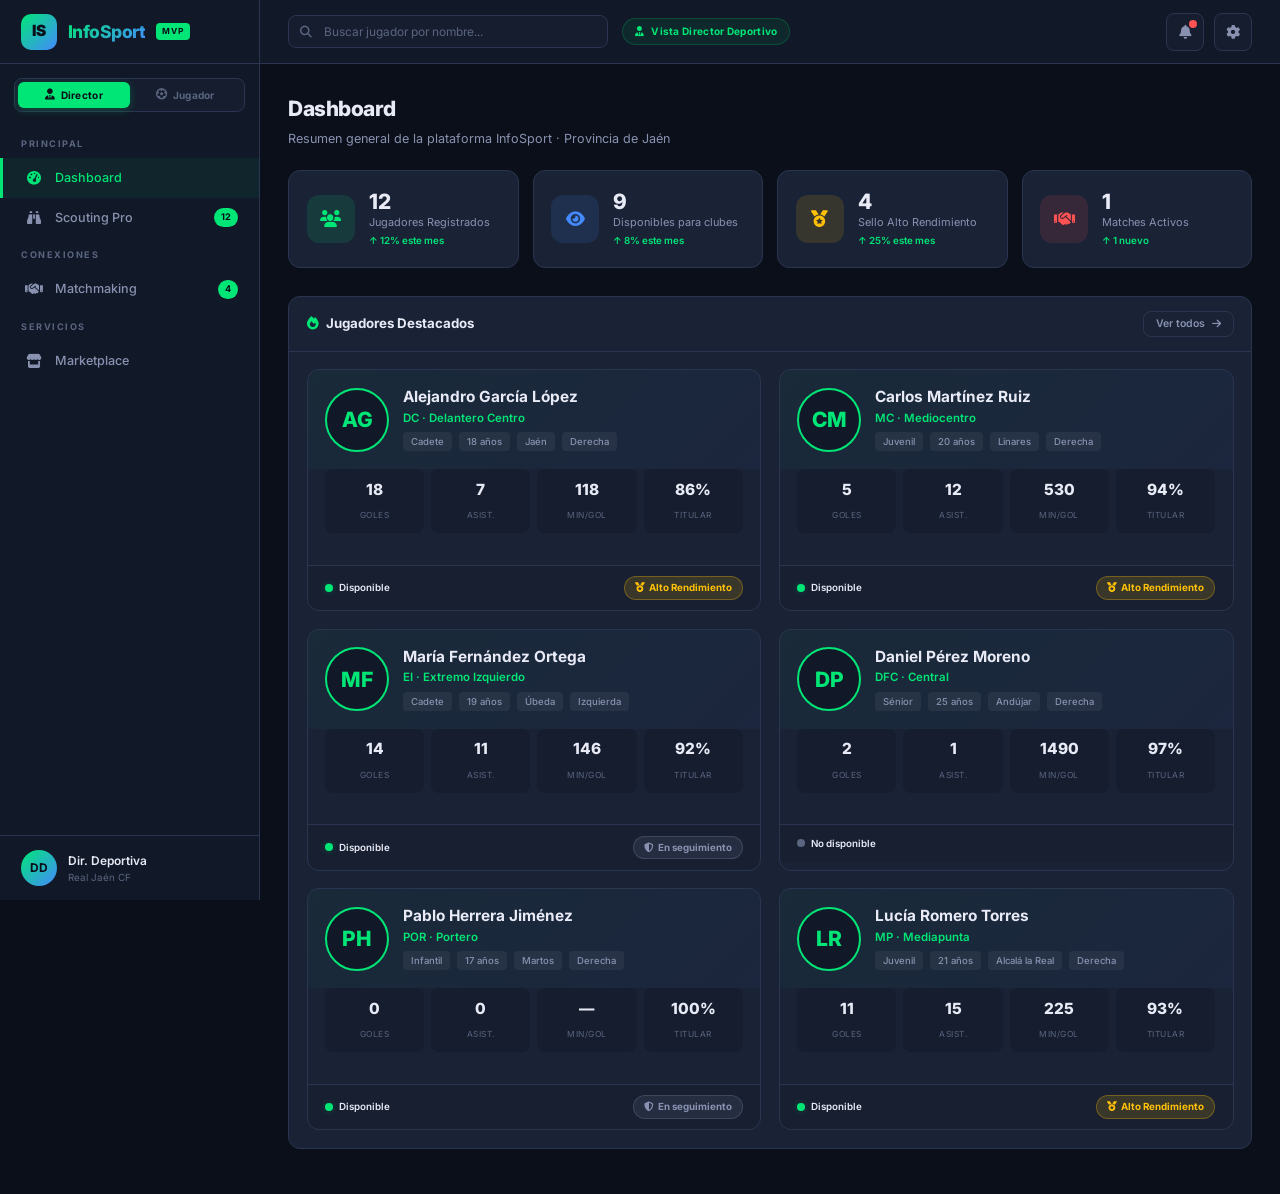
==== index.html @ f13434fb "MVP InfoSport - Scouting de Precision" ====
<!DOCTYPE html>
<html lang="es">
<head>
  <meta charset="UTF-8" />
  <meta name="viewport" content="width=device-width, initial-scale=1.0" />
  <title>InfoSport · Scouting de Precisión</title>
  <meta name="description" content="Plataforma de scouting de precisión y pasaporte digital para el fútbol base y sénior en la provincia de Jaén." />

  <!-- Google Fonts -->
  <link rel="preconnect" href="https://fonts.googleapis.com" />
  <link rel="preconnect" href="https://fonts.gstatic.com" crossorigin />
  <link href="https://fonts.googleapis.com/css2?family=Inter:wght@400;500;600;700;800;900&display=swap" rel="stylesheet" />

  <!-- Font Awesome 6 -->
  <link rel="stylesheet" href="https://cdnjs.cloudflare.com/ajax/libs/font-awesome/6.5.1/css/all.min.css" />

  <!-- App CSS -->
  <link rel="stylesheet" href="css/styles.css" />

  <!-- Favicon -->
  <link rel="icon" href="data:image/svg+xml,<svg xmlns='http://www.w3.org/2000/svg' viewBox='0 0 100 100'><text y='.9em' font-size='90'>⚽</text></svg>" />
</head>
<body>

<div class="app-layout">

  <!-- ============ SIDEBAR ============ -->
  <aside class="sidebar">
    <div class="sidebar-brand">
      <div class="logo-icon">IS</div>
      <h1>InfoSport</h1>
      <span class="badge-mvp">MVP</span>
    </div>

    <!-- Role Switcher -->
    <div class="role-switcher">
      <button class="role-btn active" data-role="director" id="role-btn-director">
        <i class="fa-solid fa-user-tie"></i> Director
      </button>
      <button class="role-btn" data-role="jugador" id="role-btn-jugador">
        <i class="fa-solid fa-futbol"></i> Jugador
      </button>
    </div>

    <nav class="sidebar-nav">
      <!-- === DIRECTOR NAV === -->
      <div class="nav-role-group" id="nav-director">
        <div class="nav-section-label">Principal</div>
        <div class="nav-item active" data-view="dashboard">
          <i class="fa-solid fa-gauge-high"></i>
          <span>Dashboard</span>
        </div>
        <div class="nav-item" data-view="scouting">
          <i class="fa-solid fa-binoculars"></i>
          <span>Scouting Pro</span>
          <span class="nav-badge">12</span>
        </div>

        <div class="nav-section-label">Conexiones</div>
        <div class="nav-item" data-view="matchmaking">
          <i class="fa-solid fa-handshake"></i>
          <span>Matchmaking</span>
          <span class="nav-badge">4</span>
        </div>

        <div class="nav-section-label">Servicios</div>
        <div class="nav-item" data-view="marketplace">
          <i class="fa-solid fa-store"></i>
          <span>Marketplace</span>
        </div>
      </div>

      <!-- === JUGADOR NAV === -->
      <div class="nav-role-group" id="nav-jugador" style="display:none">
        <div class="nav-section-label">Mi Espacio</div>
        <div class="nav-item" data-view="p-miperfil">
          <i class="fa-solid fa-id-card"></i>
          <span>Mi Perfil</span>
        </div>
        <div class="nav-item" data-view="p-estadisticas">
          <i class="fa-solid fa-chart-line"></i>
          <span>Mis Estadísticas</span>
        </div>

        <div class="nav-section-label">Oportunidades</div>
        <div class="nav-item" data-view="p-equipos">
          <i class="fa-solid fa-shield-halved"></i>
          <span>Buscar Equipos</span>
          <span class="nav-badge">15</span>
        </div>
        <div class="nav-item" data-view="p-solicitudes">
          <i class="fa-solid fa-paper-plane"></i>
          <span>Mis Solicitudes</span>
          <span class="nav-badge">1</span>
        </div>

        <div class="nav-section-label">Rendimiento</div>
        <div class="nav-item" data-view="p-servicios">
          <i class="fa-solid fa-star"></i>
          <span>Mis Servicios</span>
        </div>
        <div class="nav-item" data-view="marketplace">
          <i class="fa-solid fa-store"></i>
          <span>Marketplace</span>
        </div>
      </div>
    </nav>

    <div class="sidebar-footer">
      <div class="user-card" id="sidebar-user-card">
        <div class="user-avatar" id="sidebar-avatar">DD</div>
        <div class="user-info">
          <div class="user-name" id="sidebar-user-name">Dir. Deportiva</div>
          <div class="user-role" id="sidebar-user-role">Real Jaén CF</div>
        </div>
      </div>
    </div>
  </aside>

  <!-- ============ MAIN CONTENT ============ -->
  <main class="main-content">

    <!-- Header -->
    <header class="top-header">
      <div class="header-left">
        <button class="hamburger" id="hamburger-btn"><i class="fa-solid fa-bars"></i></button>
        <div class="header-search">
          <i class="fa-solid fa-magnifying-glass"></i>
          <input type="text" id="global-search" placeholder="Buscar jugador por nombre..." />
        </div>
        <div class="header-role-indicator" id="header-role-indicator">
          <i class="fa-solid fa-user-tie"></i> <span>Vista Director Deportivo</span>
        </div>
      </div>
      <div class="header-right">
        <button class="header-btn" title="Notificaciones" onclick="App.showToast('2 nuevas notificaciones (demo)', 'info')">
          <i class="fa-solid fa-bell"></i>
          <span class="notif-dot"></span>
        </button>
        <button class="header-btn" title="Configuración">
          <i class="fa-solid fa-gear"></i>
        </button>
      </div>
    </header>

    <!-- Page Content -->
    <div class="page-content">

      <!-- ========== DASHBOARD VIEW ========== -->
      <section class="view-section active" id="view-dashboard">
        <h2 class="page-title">Dashboard</h2>
        <p class="page-subtitle">Resumen general de la plataforma InfoSport · Provincia de Jaén</p>

        <!-- Stats Row -->
        <div class="stats-row">
          <div class="stat-card">
            <div class="stat-icon green"><i class="fa-solid fa-users"></i></div>
            <div class="stat-info">
              <h3 id="stat-total">0</h3>
              <p>Jugadores Registrados</p>
              <div class="stat-trend up">↑ 12% este mes</div>
            </div>
          </div>
          <div class="stat-card">
            <div class="stat-icon blue"><i class="fa-solid fa-eye"></i></div>
            <div class="stat-info">
              <h3 id="stat-disponibles">0</h3>
              <p>Disponibles para clubes</p>
              <div class="stat-trend up">↑ 8% este mes</div>
            </div>
          </div>
          <div class="stat-card">
            <div class="stat-icon orange"><i class="fa-solid fa-medal"></i></div>
            <div class="stat-info">
              <h3 id="stat-sello">0</h3>
              <p>Sello Alto Rendimiento</p>
              <div class="stat-trend up">↑ 25% este mes</div>
            </div>
          </div>
          <div class="stat-card">
            <div class="stat-icon red"><i class="fa-solid fa-handshake"></i></div>
            <div class="stat-info">
              <h3 id="stat-matches">0</h3>
              <p>Matches Activos</p>
              <div class="stat-trend up">↑ 1 nuevo</div>
            </div>
          </div>
        </div>

        <!-- Recent Players -->
        <div class="section-card">
          <div class="section-card-header">
            <h3><i class="fa-solid fa-fire"></i> Jugadores Destacados</h3>
            <button class="btn btn-sm btn-secondary" onclick="App.showView('scouting')">Ver todos <i class="fa-solid fa-arrow-right"></i></button>
          </div>
          <div class="section-card-body">
            <div class="players-grid" id="dashboard-players-grid"></div>
          </div>
        </div>
      </section>

      <!-- ========== SCOUTING VIEW ========== -->
      <section class="view-section" id="view-scouting">
        <h2 class="page-title">Buscador de Filtros Pro</h2>
        <p class="page-subtitle">El motor de scouting de precisión. Filtra por cualquier atributo técnico-deportivo.</p>

        <!-- Filter Bar -->
        <div class="filter-bar">
          <div class="filter-bar-title"><i class="fa-solid fa-sliders"></i> Filtros Avanzados</div>
          <div class="filter-grid">
            <div class="filter-group">
              <label>Nombre</label>
              <input type="text" id="filter-nombre" placeholder="Buscar..." />
            </div>
            <div class="filter-group">
              <label>Categoría</label>
              <select id="filter-categoria">
                <option value="">Todas</option>
                <option value="Alevín">Alevín</option>
                <option value="Infantil">Infantil</option>
                <option value="Cadete">Cadete</option>
                <option value="Juvenil">Juvenil</option>
                <option value="Sénior">Sénior</option>
              </select>
            </div>
            <div class="filter-group">
              <label>Posición</label>
              <select id="filter-posicion">
                <option value="">Todas</option>
                <option value="Portero">Portero</option>
                <option value="Central">Central</option>
                <option value="Lateral Derecho">Lateral Derecho</option>
                <option value="Lateral Izquierdo">Lateral Izquierdo</option>
                <option value="Mediocentro Defensivo">Mediocentro Defensivo</option>
                <option value="Mediocentro">Mediocentro</option>
                <option value="Interior Derecho">Interior Derecho</option>
                <option value="Interior Izquierdo">Interior Izquierdo</option>
                <option value="Mediapunta">Mediapunta</option>
                <option value="Extremo Derecho">Extremo Derecho</option>
                <option value="Extremo Izquierdo">Extremo Izquierdo</option>
                <option value="Delantero Centro">Delantero Centro</option>
                <option value="Segundo Delantero">Segundo Delantero</option>
              </select>
            </div>
            <div class="filter-group">
              <label>Localidad</label>
              <select id="filter-localidad">
                <option value="">Todas</option>
                <option value="Jaén">Jaén</option>
                <option value="Linares">Linares</option>
                <option value="Úbeda">Úbeda</option>
                <option value="Andújar">Andújar</option>
                <option value="Martos">Martos</option>
                <option value="Alcalá la Real">Alcalá la Real</option>
                <option value="Bailén">Bailén</option>
                <option value="Torredonjimeno">Torredonjimeno</option>
                <option value="La Carolina">La Carolina</option>
                <option value="Mancha Real">Mancha Real</option>
                <option value="Jódar">Jódar</option>
                <option value="Baeza">Baeza</option>
                <option value="Cazorla">Cazorla</option>
              </select>
            </div>
            <div class="filter-group">
              <label>Pierna</label>
              <select id="filter-pierna">
                <option value="">Todas</option>
                <option value="Derecha">Derecha</option>
                <option value="Izquierda">Izquierda</option>
                <option value="Ambidiestro">Ambidiestro</option>
              </select>
            </div>
            <div class="filter-group">
              <label>Sello</label>
              <select id="filter-sello">
                <option value="">Todos</option>
                <option value="gold">Alto Rendimiento</option>
                <option value="silver">En seguimiento</option>
                <option value="none">Sin sello</option>
              </select>
            </div>
            <div class="filter-group">
              <label>Goles mínimos</label>
              <input type="number" id="filter-goles-min" placeholder="0" min="0" />
            </div>
            <div class="filter-group">
              <label>Edad mínima</label>
              <input type="number" id="filter-edad-min" placeholder="12" min="8" max="40" />
            </div>
            <div class="filter-group">
              <label>Edad máxima</label>
              <input type="number" id="filter-edad-max" placeholder="35" min="8" max="40" />
            </div>
            <div class="filter-group" style="display:flex;align-items:flex-end;gap:0.5rem;padding-bottom:0.15rem;">
              <label class="toggle-switch">
                <input type="checkbox" id="filter-disponible" />
                <span class="toggle-slider"></span>
                <span class="toggle-label">Solo disponibles</span>
              </label>
            </div>
          </div>
          <div class="filter-actions">
            <button class="btn btn-primary" id="btn-filter-search"><i class="fa-solid fa-magnifying-glass"></i> Buscar</button>
            <button class="btn btn-secondary" id="btn-filter-reset"><i class="fa-solid fa-rotate-left"></i> Limpiar</button>
          </div>
        </div>

        <!-- Results -->
        <div class="results-info">
          <div class="results-count" id="results-count">Se encontraron <strong>0</strong> jugadores</div>
        </div>
        <div class="players-grid" id="scouting-players-grid"></div>
      </section>

      <!-- ========== PROFILE VIEW ========== -->
      <section class="view-section" id="view-profile">
        <!-- Rendered dynamically by JS -->
      </section>

      <!-- ========== PLAYER: MI PERFIL ========== -->
      <section class="view-section" id="view-p-miperfil">
        <!-- Rendered dynamically by JS -->
      </section>

      <!-- ========== PLAYER: MIS ESTADÍSTICAS ========== -->
      <section class="view-section" id="view-p-estadisticas">
        <!-- Rendered dynamically by JS -->
      </section>

      <!-- ========== PLAYER: BUSCAR EQUIPOS ========== -->
      <section class="view-section" id="view-p-equipos">
        <!-- Rendered dynamically by JS -->
      </section>

      <!-- ========== PLAYER: MIS SOLICITUDES ========== -->
      <section class="view-section" id="view-p-solicitudes">
        <!-- Rendered dynamically by JS -->
      </section>

      <!-- ========== PLAYER: MIS SERVICIOS ========== -->
      <section class="view-section" id="view-p-servicios">
        <!-- Rendered dynamically by JS -->
      </section>

      <!-- ========== MATCHMAKING VIEW ========== -->
      <section class="view-section" id="view-matchmaking">
        <h2 class="page-title">Zona de Contacto</h2>
        <p class="page-subtitle">Matchmaking entre jugadores y clubes. Gestiona solicitudes y chats privados.</p>

        <div class="stats-row" style="margin-bottom:1.5rem;">
          <div class="stat-card">
            <div class="stat-icon green"><i class="fa-solid fa-check-circle"></i></div>
            <div class="stat-info">
              <h3>1</h3>
              <p>Matches confirmados</p>
            </div>
          </div>
          <div class="stat-card">
            <div class="stat-icon orange"><i class="fa-solid fa-clock"></i></div>
            <div class="stat-info">
              <h3>2</h3>
              <p>Solicitudes pendientes</p>
            </div>
          </div>
          <div class="stat-card">
            <div class="stat-icon red"><i class="fa-solid fa-times-circle"></i></div>
            <div class="stat-info">
              <h3>1</h3>
              <p>Rechazados</p>
            </div>
          </div>
        </div>

        <div class="matchmaking-grid" id="matchmaking-grid-view"></div>
      </section>

      <!-- ========== MARKETPLACE VIEW ========== -->
      <section class="view-section" id="view-marketplace">
        <h2 class="page-title">Directorio de Servicios InfoSport</h2>
        <p class="page-subtitle">Servicios técnico-deportivos de partners certificados. Contrátalos para desbloquear el Sello de Alto Rendimiento.</p>

        <div class="stats-row" style="margin-bottom:1.5rem;">
          <div class="stat-card">
            <div class="stat-icon green"><i class="fa-solid fa-store"></i></div>
            <div class="stat-info">
              <h3>6</h3>
              <p>Servicios disponibles</p>
            </div>
          </div>
          <div class="stat-card">
            <div class="stat-icon blue"><i class="fa-solid fa-handshake-angle"></i></div>
            <div class="stat-info">
              <h3>6</h3>
              <p>Partners certificados</p>
            </div>
          </div>
          <div class="stat-card">
            <div class="stat-icon orange"><i class="fa-solid fa-lock-open"></i></div>
            <div class="stat-info">
              <h3>3</h3>
              <p>Desbloquean Sello</p>
            </div>
          </div>
        </div>

        <div class="marketplace-grid" id="marketplace-grid"></div>
      </section>

    </div><!-- .page-content -->
  </main>
</div><!-- .app-layout -->

<!-- Toast Container -->
<div class="toast-container" id="toast-container"></div>

<!-- Modal Overlay (Generic) -->
<div class="modal-overlay" id="modal-overlay">
  <div class="modal-box">
    <div class="modal-header">
      <h3 id="modal-title">Modal</h3>
      <button class="modal-close" onclick="document.getElementById('modal-overlay').classList.remove('active')">&times;</button>
    </div>
    <div class="modal-body" id="modal-body"></div>
    <div class="modal-footer">
      <button class="btn btn-secondary" onclick="document.getElementById('modal-overlay').classList.remove('active')">Cerrar</button>
    </div>
  </div>
</div>

<!-- Scripts -->
<script src="js/data.js"></script>
<script src="js/app.js"></script>

</body>
</html>
---- css/styles.css ----
/* ============================================
   InfoSport – Scouting de Precisión
   Dashboard Theme – Dark Professional
   ============================================ */

/* ---------- CSS Variables ---------- */
:root {
  --bg-primary: #0b0f19;
  --bg-secondary: #111827;
  --bg-card: #1a2236;
  --bg-card-hover: #1f2a42;
  --bg-input: #151d2e;
  --border-color: #2a3550;
  --accent: #00e676;
  --accent-dark: #00c853;
  --accent-glow: rgba(0, 230, 118, 0.25);
  --accent-secondary: #448aff;
  --accent-secondary-glow: rgba(68, 138, 255, 0.25);
  --danger: #ff5252;
  --warning: #ffc107;
  --success: #00e676;
  --text-primary: #e8eaf6;
  --text-secondary: #8892b0;
  --text-muted: #5a6580;
  --sidebar-width: 260px;
  --header-height: 64px;
  --radius: 12px;
  --radius-sm: 8px;
  --shadow: 0 4px 24px rgba(0, 0, 0, 0.35);
  --shadow-lg: 0 8px 40px rgba(0, 0, 0, 0.5);
  --transition: 0.25s cubic-bezier(0.4, 0, 0.2, 1);
  --font: 'Inter', 'Segoe UI', system-ui, -apple-system, sans-serif;
}

/* ---------- Reset & Base ---------- */
*,
*::before,
*::after {
  margin: 0;
  padding: 0;
  box-sizing: border-box;
}

html {
  font-size: 14px;
  scroll-behavior: smooth;
}

body {
  font-family: var(--font);
  background: var(--bg-primary);
  color: var(--text-primary);
  line-height: 1.6;
  min-height: 100vh;
  overflow-x: hidden;
}

a {
  color: var(--accent);
  text-decoration: none;
  transition: var(--transition);
}
a:hover {
  color: var(--accent-dark);
}

img {
  max-width: 100%;
  display: block;
}

button {
  cursor: pointer;
  font-family: var(--font);
  border: none;
  outline: none;
}

input, select, textarea {
  font-family: var(--font);
  outline: none;
  border: none;
}

::-webkit-scrollbar {
  width: 6px;
  height: 6px;
}
::-webkit-scrollbar-track {
  background: var(--bg-primary);
}
::-webkit-scrollbar-thumb {
  background: var(--border-color);
  border-radius: 3px;
}
::-webkit-scrollbar-thumb:hover {
  background: var(--text-muted);
}

/* ---------- Layout ---------- */
.app-layout {
  display: flex;
  min-height: 100vh;
}

/* ---------- Sidebar ---------- */
.sidebar {
  position: fixed;
  top: 0;
  left: 0;
  width: var(--sidebar-width);
  height: 100vh;
  background: var(--bg-secondary);
  border-right: 1px solid var(--border-color);
  display: flex;
  flex-direction: column;
  z-index: 100;
  transition: transform var(--transition);
}

.sidebar-brand {
  height: var(--header-height);
  display: flex;
  align-items: center;
  padding: 0 1.5rem;
  border-bottom: 1px solid var(--border-color);
  gap: 0.75rem;
}

.sidebar-brand .logo-icon {
  width: 36px;
  height: 36px;
  background: linear-gradient(135deg, var(--accent), var(--accent-secondary));
  border-radius: 10px;
  display: flex;
  align-items: center;
  justify-content: center;
  font-size: 1.1rem;
  font-weight: 900;
  color: var(--bg-primary);
  flex-shrink: 0;
}

.sidebar-brand h1 {
  font-size: 1.25rem;
  font-weight: 800;
  letter-spacing: -0.5px;
  background: linear-gradient(135deg, var(--accent), var(--accent-secondary));
  -webkit-background-clip: text;
  -webkit-text-fill-color: transparent;
  background-clip: text;
}

.sidebar-brand .badge-mvp {
  font-size: 0.6rem;
  background: var(--accent);
  color: var(--bg-primary);
  padding: 2px 6px;
  border-radius: 4px;
  font-weight: 700;
  letter-spacing: 1px;
}

.sidebar-nav {
  flex: 1;
  padding: 1rem 0;
  overflow-y: auto;
}

.nav-section-label {
  padding: 0.75rem 1.5rem 0.5rem;
  font-size: 0.65rem;
  font-weight: 700;
  text-transform: uppercase;
  letter-spacing: 1.5px;
  color: var(--text-muted);
}

.nav-item {
  display: flex;
  align-items: center;
  gap: 0.75rem;
  padding: 0.7rem 1.5rem;
  color: var(--text-secondary);
  font-size: 0.9rem;
  font-weight: 500;
  cursor: pointer;
  transition: var(--transition);
  position: relative;
  border-left: 3px solid transparent;
}

.nav-item:hover {
  color: var(--text-primary);
  background: rgba(255, 255, 255, 0.03);
}

.nav-item.active {
  color: var(--accent);
  background: rgba(0, 230, 118, 0.06);
  border-left-color: var(--accent);
}

.nav-item i {
  width: 20px;
  text-align: center;
  font-size: 1rem;
}

.nav-item .nav-badge {
  margin-left: auto;
  background: var(--accent);
  color: var(--bg-primary);
  font-size: 0.65rem;
  font-weight: 700;
  padding: 2px 7px;
  border-radius: 10px;
}

.sidebar-footer {
  padding: 1rem 1.5rem;
  border-top: 1px solid var(--border-color);
}

.sidebar-footer .user-card {
  display: flex;
  align-items: center;
  gap: 0.75rem;
}

.sidebar-footer .user-avatar {
  width: 36px;
  height: 36px;
  border-radius: 50%;
  background: linear-gradient(135deg, var(--accent), var(--accent-secondary));
  display: flex;
  align-items: center;
  justify-content: center;
  font-weight: 700;
  font-size: 0.85rem;
  color: var(--bg-primary);
}

.sidebar-footer .user-info {
  flex: 1;
  min-width: 0;
}

.sidebar-footer .user-name {
  font-size: 0.85rem;
  font-weight: 600;
  color: var(--text-primary);
  white-space: nowrap;
  overflow: hidden;
  text-overflow: ellipsis;
}

.sidebar-footer .user-role {
  font-size: 0.7rem;
  color: var(--text-muted);
}

/* ---------- Main Content ---------- */
.main-content {
  margin-left: var(--sidebar-width);
  flex: 1;
  min-height: 100vh;
  display: flex;
  flex-direction: column;
}

/* ---------- Header ---------- */
.top-header {
  height: var(--header-height);
  background: var(--bg-secondary);
  border-bottom: 1px solid var(--border-color);
  display: flex;
  align-items: center;
  justify-content: space-between;
  padding: 0 2rem;
  position: sticky;
  top: 0;
  z-index: 50;
}

.header-left {
  display: flex;
  align-items: center;
  gap: 1rem;
}

.hamburger {
  display: none;
  background: none;
  color: var(--text-secondary);
  font-size: 1.25rem;
  padding: 0.25rem;
}

.header-search {
  position: relative;
}

.header-search input {
  width: 320px;
  padding: 0.55rem 1rem 0.55rem 2.5rem;
  background: var(--bg-input);
  border: 1px solid var(--border-color);
  border-radius: var(--radius-sm);
  color: var(--text-primary);
  font-size: 0.85rem;
  transition: var(--transition);
}

.header-search input::placeholder {
  color: var(--text-muted);
}

.header-search input:focus {
  border-color: var(--accent);
  box-shadow: 0 0 0 3px var(--accent-glow);
}

.header-search i {
  position: absolute;
  left: 0.85rem;
  top: 50%;
  transform: translateY(-50%);
  color: var(--text-muted);
  font-size: 0.85rem;
}

.header-right {
  display: flex;
  align-items: center;
  gap: 0.75rem;
}

.header-btn {
  width: 38px;
  height: 38px;
  border-radius: var(--radius-sm);
  background: var(--bg-input);
  border: 1px solid var(--border-color);
  color: var(--text-secondary);
  display: flex;
  align-items: center;
  justify-content: center;
  font-size: 1rem;
  transition: var(--transition);
  position: relative;
}

.header-btn:hover {
  border-color: var(--accent);
  color: var(--accent);
}

.header-btn .notif-dot {
  position: absolute;
  width: 8px;
  height: 8px;
  background: var(--danger);
  border-radius: 50%;
  top: 6px;
  right: 6px;
}

/* ---------- Page Content ---------- */
.page-content {
  flex: 1;
  padding: 2rem;
}

.page-title {
  font-size: 1.5rem;
  font-weight: 800;
  margin-bottom: 0.25rem;
  letter-spacing: -0.5px;
}

.page-subtitle {
  color: var(--text-secondary);
  font-size: 0.9rem;
  margin-bottom: 1.5rem;
}

/* ---------- View Sections ---------- */
.view-section {
  display: none;
}
.view-section.active {
  display: block;
}

/* ---------- Stats Row ---------- */
.stats-row {
  display: grid;
  grid-template-columns: repeat(auto-fit, minmax(220px, 1fr));
  gap: 1rem;
  margin-bottom: 2rem;
}

.stat-card {
  background: var(--bg-card);
  border: 1px solid var(--border-color);
  border-radius: var(--radius);
  padding: 1.25rem;
  display: flex;
  align-items: center;
  gap: 1rem;
  transition: var(--transition);
}

.stat-card:hover {
  border-color: var(--accent);
  transform: translateY(-2px);
  box-shadow: var(--shadow);
}

.stat-icon {
  width: 48px;
  height: 48px;
  border-radius: 12px;
  display: flex;
  align-items: center;
  justify-content: center;
  font-size: 1.2rem;
  flex-shrink: 0;
}

.stat-icon.green {
  background: rgba(0, 230, 118, 0.12);
  color: var(--accent);
}
.stat-icon.blue {
  background: rgba(68, 138, 255, 0.12);
  color: var(--accent-secondary);
}
.stat-icon.orange {
  background: rgba(255, 193, 7, 0.12);
  color: var(--warning);
}
.stat-icon.red {
  background: rgba(255, 82, 82, 0.12);
  color: var(--danger);
}

.stat-info h3 {
  font-size: 1.5rem;
  font-weight: 800;
  line-height: 1.2;
}

.stat-info p {
  font-size: 0.78rem;
  color: var(--text-secondary);
}

.stat-info .stat-trend {
  font-size: 0.7rem;
  font-weight: 600;
  margin-top: 0.15rem;
}
.stat-trend.up {
  color: var(--accent);
}
.stat-trend.down {
  color: var(--danger);
}

/* ---------- Filter Bar ---------- */
.filter-bar {
  background: var(--bg-card);
  border: 1px solid var(--border-color);
  border-radius: var(--radius);
  padding: 1.25rem;
  margin-bottom: 1.5rem;
}

.filter-bar-title {
  font-size: 0.75rem;
  font-weight: 700;
  text-transform: uppercase;
  letter-spacing: 1px;
  color: var(--text-muted);
  margin-bottom: 1rem;
  display: flex;
  align-items: center;
  gap: 0.5rem;
}

.filter-bar-title i {
  color: var(--accent);
}

.filter-grid {
  display: grid;
  grid-template-columns: repeat(auto-fill, minmax(180px, 1fr));
  gap: 0.75rem;
}

.filter-group label {
  display: block;
  font-size: 0.7rem;
  font-weight: 600;
  color: var(--text-secondary);
  margin-bottom: 0.3rem;
  text-transform: uppercase;
  letter-spacing: 0.5px;
}

.filter-group select,
.filter-group input {
  width: 100%;
  padding: 0.5rem 0.75rem;
  background: var(--bg-input);
  border: 1px solid var(--border-color);
  border-radius: var(--radius-sm);
  color: var(--text-primary);
  font-size: 0.82rem;
  transition: var(--transition);
}

.filter-group select:focus,
.filter-group input:focus {
  border-color: var(--accent);
  box-shadow: 0 0 0 3px var(--accent-glow);
}

.filter-group select option {
  background: var(--bg-secondary);
}

.filter-actions {
  display: flex;
  gap: 0.75rem;
  margin-top: 1rem;
}

/* ---------- Buttons ---------- */
.btn {
  display: inline-flex;
  align-items: center;
  gap: 0.5rem;
  padding: 0.6rem 1.25rem;
  border-radius: var(--radius-sm);
  font-size: 0.82rem;
  font-weight: 600;
  transition: var(--transition);
  border: 1px solid transparent;
}

.btn-primary {
  background: var(--accent);
  color: var(--bg-primary);
}
.btn-primary:hover {
  background: var(--accent-dark);
  box-shadow: 0 0 20px var(--accent-glow);
}

.btn-secondary {
  background: transparent;
  border-color: var(--border-color);
  color: var(--text-secondary);
}
.btn-secondary:hover {
  border-color: var(--text-secondary);
  color: var(--text-primary);
}

.btn-outline-accent {
  background: transparent;
  border: 1px solid var(--accent);
  color: var(--accent);
}
.btn-outline-accent:hover {
  background: var(--accent);
  color: var(--bg-primary);
}

.btn-blue {
  background: var(--accent-secondary);
  color: #fff;
}
.btn-blue:hover {
  box-shadow: 0 0 20px var(--accent-secondary-glow);
}

.btn-danger {
  background: var(--danger);
  color: #fff;
}

.btn-sm {
  padding: 0.4rem 0.85rem;
  font-size: 0.75rem;
}

.btn-lg {
  padding: 0.75rem 1.75rem;
  font-size: 0.95rem;
}

/* ---------- Player Card Grid ---------- */
.players-grid {
  display: grid;
  grid-template-columns: repeat(auto-fill, minmax(320px, 1fr));
  gap: 1.25rem;
}

.player-card {
  background: var(--bg-card);
  border: 1px solid var(--border-color);
  border-radius: var(--radius);
  overflow: hidden;
  transition: var(--transition);
  cursor: pointer;
  position: relative;
}

.player-card:hover {
  border-color: var(--accent);
  transform: translateY(-3px);
  box-shadow: var(--shadow-lg);
}

.player-card-header {
  display: flex;
  align-items: center;
  gap: 1rem;
  padding: 1.25rem;
  background: linear-gradient(135deg, rgba(0, 230, 118, 0.04), rgba(68, 138, 255, 0.04));
}

.player-avatar {
  width: 64px;
  height: 64px;
  border-radius: 50%;
  border: 2px solid var(--accent);
  object-fit: cover;
  background: var(--bg-secondary);
  display: flex;
  align-items: center;
  justify-content: center;
  font-size: 1.5rem;
  font-weight: 800;
  color: var(--accent);
  flex-shrink: 0;
  overflow: hidden;
}

.player-avatar img {
  width: 100%;
  height: 100%;
  object-fit: cover;
}

.player-main-info {
  flex: 1;
  min-width: 0;
}

.player-name {
  font-size: 1.1rem;
  font-weight: 700;
  line-height: 1.2;
  margin-bottom: 0.15rem;
}

.player-position {
  font-size: 0.82rem;
  color: var(--accent);
  font-weight: 600;
}

.player-meta-row {
  display: flex;
  gap: 0.5rem;
  margin-top: 0.35rem;
  flex-wrap: wrap;
}

.meta-tag {
  font-size: 0.68rem;
  padding: 2px 8px;
  border-radius: 4px;
  background: rgba(255, 255, 255, 0.05);
  color: var(--text-secondary);
  font-weight: 500;
}

.player-card-body {
  padding: 0 1.25rem 1.25rem;
}

.player-stats-mini {
  display: grid;
  grid-template-columns: repeat(4, 1fr);
  gap: 0.5rem;
  margin-bottom: 1rem;
}

.mini-stat {
  text-align: center;
  padding: 0.6rem 0.25rem;
  background: var(--bg-input);
  border-radius: var(--radius-sm);
}

.mini-stat .val {
  font-size: 1.1rem;
  font-weight: 800;
  color: var(--text-primary);
  display: block;
}

.mini-stat .lbl {
  font-size: 0.6rem;
  color: var(--text-muted);
  text-transform: uppercase;
  letter-spacing: 0.5px;
}

.player-card-footer {
  display: flex;
  align-items: center;
  justify-content: space-between;
  padding: 0.75rem 1.25rem;
  border-top: 1px solid var(--border-color);
  background: rgba(0, 0, 0, 0.1);
}

.availability-badge {
  font-size: 0.7rem;
  font-weight: 600;
  display: flex;
  align-items: center;
  gap: 0.4rem;
}

.availability-badge .dot {
  width: 8px;
  height: 8px;
  border-radius: 50%;
}

.availability-badge .dot.available {
  background: var(--accent);
  box-shadow: 0 0 6px var(--accent-glow);
}

.availability-badge .dot.unavailable {
  background: var(--text-muted);
}

.sello-badge {
  display: flex;
  align-items: center;
  gap: 0.3rem;
  font-size: 0.7rem;
  font-weight: 700;
  padding: 3px 10px;
  border-radius: 20px;
}

.sello-badge.gold {
  background: rgba(255, 193, 7, 0.15);
  color: var(--warning);
  border: 1px solid rgba(255, 193, 7, 0.3);
}

.sello-badge.silver {
  background: rgba(136, 146, 176, 0.12);
  color: var(--text-secondary);
  border: 1px solid rgba(136, 146, 176, 0.25);
}

.sello-badge.none {
  display: none;
}

/* ---------- Player Profile (Detailed View) ---------- */
.profile-hero {
  background: var(--bg-card);
  border: 1px solid var(--border-color);
  border-radius: var(--radius);
  overflow: hidden;
  margin-bottom: 1.5rem;
}

.profile-hero-top {
  padding: 2rem;
  background: linear-gradient(135deg, rgba(0, 230, 118, 0.06), rgba(68, 138, 255, 0.06));
  display: flex;
  gap: 2rem;
  align-items: flex-start;
  flex-wrap: wrap;
}

.profile-avatar-lg {
  width: 120px;
  height: 120px;
  border-radius: 50%;
  border: 3px solid var(--accent);
  background: var(--bg-secondary);
  display: flex;
  align-items: center;
  justify-content: center;
  font-size: 3rem;
  font-weight: 800;
  color: var(--accent);
  flex-shrink: 0;
  overflow: hidden;
}

.profile-avatar-lg img {
  width: 100%;
  height: 100%;
  object-fit: cover;
}

.profile-info-block {
  flex: 1;
  min-width: 280px;
}

.profile-name {
  font-size: 2rem;
  font-weight: 900;
  letter-spacing: -1px;
  line-height: 1.1;
}

.profile-position-main {
  font-size: 1.1rem;
  color: var(--accent);
  font-weight: 700;
  margin: 0.25rem 0 0.75rem;
}

.profile-details-grid {
  display: grid;
  grid-template-columns: repeat(auto-fill, minmax(150px, 1fr));
  gap: 0.75rem;
}

.detail-item {
  display: flex;
  flex-direction: column;
}

.detail-item .detail-label {
  font-size: 0.65rem;
  text-transform: uppercase;
  letter-spacing: 1px;
  color: var(--text-muted);
  font-weight: 600;
}

.detail-item .detail-value {
  font-size: 0.95rem;
  font-weight: 600;
  color: var(--text-primary);
}

.profile-actions {
  display: flex;
  flex-direction: column;
  gap: 0.5rem;
  align-items: flex-end;
}

/* ---------- Toggle Switch ---------- */
.toggle-switch {
  position: relative;
  display: flex;
  align-items: center;
  gap: 0.6rem;
  cursor: pointer;
}

.toggle-switch input {
  display: none;
}

.toggle-slider {
  width: 44px;
  height: 24px;
  background: var(--border-color);
  border-radius: 12px;
  position: relative;
  transition: var(--transition);
}

.toggle-slider::before {
  content: '';
  position: absolute;
  width: 18px;
  height: 18px;
  background: var(--text-secondary);
  border-radius: 50%;
  top: 3px;
  left: 3px;
  transition: var(--transition);
}

.toggle-switch input:checked + .toggle-slider {
  background: var(--accent);
}

.toggle-switch input:checked + .toggle-slider::before {
  transform: translateX(20px);
  background: var(--bg-primary);
}

.toggle-label {
  font-size: 0.78rem;
  font-weight: 600;
  color: var(--text-secondary);
}

/* ---------- Section Cards ---------- */
.section-card {
  background: var(--bg-card);
  border: 1px solid var(--border-color);
  border-radius: var(--radius);
  margin-bottom: 1.25rem;
  overflow: hidden;
}

.section-card-header {
  padding: 1rem 1.25rem;
  border-bottom: 1px solid var(--border-color);
  display: flex;
  align-items: center;
  justify-content: space-between;
}

.section-card-header h3 {
  font-size: 0.95rem;
  font-weight: 700;
  display: flex;
  align-items: center;
  gap: 0.5rem;
}

.section-card-header h3 i {
  color: var(--accent);
}

.section-card-body {
  padding: 1.25rem;
}

/* ---------- Stats Grid (Profile) ---------- */
.profile-stats-grid {
  display: grid;
  grid-template-columns: repeat(auto-fill, minmax(130px, 1fr));
  gap: 0.75rem;
}

.profile-stat-item {
  background: var(--bg-input);
  border-radius: var(--radius-sm);
  padding: 1rem;
  text-align: center;
  border: 1px solid transparent;
  transition: var(--transition);
}

.profile-stat-item:hover {
  border-color: var(--accent);
}

.profile-stat-item .stat-val {
  font-size: 1.5rem;
  font-weight: 900;
  color: var(--accent);
  line-height: 1;
}

.profile-stat-item .stat-label {
  font-size: 0.68rem;
  color: var(--text-muted);
  text-transform: uppercase;
  letter-spacing: 0.5px;
  margin-top: 0.25rem;
}

/* ---------- Semáforo de Salud ---------- */
.health-semaphore {
  display: flex;
  gap: 1rem;
  flex-wrap: wrap;
}

.semaphore-item {
  flex: 1;
  min-width: 200px;
  background: var(--bg-input);
  border-radius: var(--radius-sm);
  padding: 1rem;
  display: flex;
  align-items: center;
  gap: 0.75rem;
  border-left: 3px solid transparent;
}

.semaphore-item.active {
  border-left-color: var(--accent);
}
.semaphore-item.inactive {
  border-left-color: var(--text-muted);
  opacity: 0.6;
}

.semaphore-icon {
  width: 40px;
  height: 40px;
  border-radius: 50%;
  display: flex;
  align-items: center;
  justify-content: center;
  font-size: 1rem;
  flex-shrink: 0;
}

.semaphore-icon.green {
  background: rgba(0, 230, 118, 0.15);
  color: var(--accent);
}
.semaphore-icon.orange {
  background: rgba(255, 193, 7, 0.15);
  color: var(--warning);
}
.semaphore-icon.gray {
  background: rgba(136, 146, 176, 0.1);
  color: var(--text-muted);
}

.semaphore-info h4 {
  font-size: 0.82rem;
  font-weight: 700;
}

.semaphore-info p {
  font-size: 0.72rem;
  color: var(--text-secondary);
}

/* ---------- Muro del Entrenador ---------- */
.coach-quote {
  background: var(--bg-input);
  border-radius: var(--radius-sm);
  padding: 1rem;
  margin-bottom: 0.75rem;
  border-left: 3px solid var(--accent-secondary);
  position: relative;
}

.coach-quote::before {
  content: '\201C';
  font-size: 2.5rem;
  color: var(--accent-secondary);
  position: absolute;
  top: -0.3rem;
  left: 0.6rem;
  opacity: 0.3;
  font-family: Georgia, serif;
  line-height: 1;
}

.coach-quote p {
  font-size: 0.88rem;
  font-style: italic;
  color: var(--text-primary);
  padding-left: 1.5rem;
  line-height: 1.5;
}

.coach-quote .coach-name {
  margin-top: 0.5rem;
  padding-left: 1.5rem;
  font-size: 0.75rem;
  font-weight: 600;
  color: var(--accent-secondary);
  font-style: normal;
}

/* ---------- Team History ---------- */
.team-history-list {
  display: flex;
  flex-direction: column;
  gap: 0.5rem;
}

.team-history-item {
  display: flex;
  align-items: center;
  gap: 0.75rem;
  padding: 0.6rem 0.75rem;
  background: var(--bg-input);
  border-radius: var(--radius-sm);
}

.team-history-item .team-badge {
  width: 32px;
  height: 32px;
  border-radius: 8px;
  background: rgba(68, 138, 255, 0.15);
  display: flex;
  align-items: center;
  justify-content: center;
  color: var(--accent-secondary);
  font-size: 0.85rem;
  flex-shrink: 0;
}

.team-history-item .team-name {
  font-size: 0.85rem;
  font-weight: 600;
  flex: 1;
}

.team-history-item .team-years {
  font-size: 0.72rem;
  color: var(--text-muted);
}

/* ---------- Multimedia Gallery ---------- */
.media-gallery {
  display: grid;
  grid-template-columns: repeat(auto-fill, minmax(160px, 1fr));
  gap: 0.75rem;
}

.media-thumb {
  aspect-ratio: 16/9;
  background: var(--bg-input);
  border-radius: var(--radius-sm);
  display: flex;
  align-items: center;
  justify-content: center;
  cursor: pointer;
  transition: var(--transition);
  position: relative;
  overflow: hidden;
  border: 1px solid var(--border-color);
}

.media-thumb:hover {
  border-color: var(--accent);
  transform: scale(1.03);
}

.media-thumb i {
  font-size: 1.5rem;
  color: var(--text-muted);
}

.media-thumb .media-label {
  position: absolute;
  bottom: 0;
  left: 0;
  right: 0;
  padding: 0.4rem;
  background: rgba(0, 0, 0, 0.7);
  font-size: 0.65rem;
  color: var(--text-secondary);
  text-align: center;
}

/* ---------- Matchmaking ---------- */
.matchmaking-grid {
  display: grid;
  grid-template-columns: repeat(auto-fill, minmax(280px, 1fr));
  gap: 1rem;
}

.match-card {
  background: var(--bg-card);
  border: 1px solid var(--border-color);
  border-radius: var(--radius);
  padding: 1.25rem;
  transition: var(--transition);
}

.match-card:hover {
  border-color: var(--accent-secondary);
  box-shadow: var(--shadow);
}

.match-card-header {
  display: flex;
  align-items: center;
  gap: 0.75rem;
  margin-bottom: 1rem;
}

.match-club-logo {
  width: 48px;
  height: 48px;
  border-radius: 12px;
  background: rgba(68, 138, 255, 0.12);
  display: flex;
  align-items: center;
  justify-content: center;
  font-size: 1.25rem;
  color: var(--accent-secondary);
  flex-shrink: 0;
}

.match-club-name {
  font-size: 1rem;
  font-weight: 700;
}

.match-club-info {
  font-size: 0.75rem;
  color: var(--text-secondary);
}

.match-status {
  display: inline-flex;
  align-items: center;
  gap: 0.4rem;
  padding: 4px 12px;
  border-radius: 20px;
  font-size: 0.72rem;
  font-weight: 600;
  margin-bottom: 0.75rem;
}

.match-status.pending {
  background: rgba(255, 193, 7, 0.12);
  color: var(--warning);
}
.match-status.matched {
  background: rgba(0, 230, 118, 0.12);
  color: var(--accent);
}
.match-status.rejected {
  background: rgba(255, 82, 82, 0.12);
  color: var(--danger);
}

.match-needs {
  font-size: 0.78rem;
  color: var(--text-secondary);
  margin-bottom: 1rem;
}

.match-needs strong {
  color: var(--text-primary);
}

/* ---------- Chat Simulation ---------- */
.chat-container {
  background: var(--bg-input);
  border-radius: var(--radius-sm);
  height: 200px;
  display: flex;
  flex-direction: column;
}

.chat-messages {
  flex: 1;
  padding: 1rem;
  overflow-y: auto;
  display: flex;
  flex-direction: column;
  gap: 0.5rem;
}

.chat-msg {
  max-width: 75%;
  padding: 0.5rem 0.75rem;
  border-radius: 12px;
  font-size: 0.82rem;
  line-height: 1.4;
}

.chat-msg.sent {
  align-self: flex-end;
  background: var(--accent);
  color: var(--bg-primary);
  border-bottom-right-radius: 4px;
}

.chat-msg.received {
  align-self: flex-start;
  background: var(--bg-card);
  color: var(--text-primary);
  border-bottom-left-radius: 4px;
}

.chat-input-bar {
  display: flex;
  gap: 0.5rem;
  padding: 0.75rem;
  border-top: 1px solid var(--border-color);
}

.chat-input-bar input {
  flex: 1;
  padding: 0.5rem 0.75rem;
  background: var(--bg-card);
  border: 1px solid var(--border-color);
  border-radius: var(--radius-sm);
  color: var(--text-primary);
  font-size: 0.82rem;
}

.chat-input-bar button {
  padding: 0.5rem 1rem;
  background: var(--accent);
  color: var(--bg-primary);
  border-radius: var(--radius-sm);
  font-weight: 600;
  font-size: 0.82rem;
}

/* ---------- Marketplace ---------- */
.marketplace-grid {
  display: grid;
  grid-template-columns: repeat(auto-fill, minmax(300px, 1fr));
  gap: 1.25rem;
}

.service-card {
  background: var(--bg-card);
  border: 1px solid var(--border-color);
  border-radius: var(--radius);
  overflow: hidden;
  transition: var(--transition);
}

.service-card:hover {
  border-color: var(--accent);
  transform: translateY(-3px);
  box-shadow: var(--shadow-lg);
}

.service-card-top {
  padding: 1.5rem;
  display: flex;
  align-items: flex-start;
  gap: 1rem;
}

.service-icon {
  width: 56px;
  height: 56px;
  border-radius: 14px;
  display: flex;
  align-items: center;
  justify-content: center;
  font-size: 1.4rem;
  flex-shrink: 0;
}

.service-icon.nutrition {
  background: rgba(0, 230, 118, 0.12);
  color: var(--accent);
}
.service-icon.psychology {
  background: rgba(68, 138, 255, 0.12);
  color: var(--accent-secondary);
}
.service-icon.physio {
  background: rgba(255, 193, 7, 0.12);
  color: var(--warning);
}
.service-icon.training {
  background: rgba(255, 82, 82, 0.12);
  color: var(--danger);
}
.service-icon.analysis {
  background: rgba(156, 39, 176, 0.12);
  color: #ce93d8;
}
.service-icon.recovery {
  background: rgba(0, 188, 212, 0.12);
  color: #4dd0e1;
}

.service-info h3 {
  font-size: 1rem;
  font-weight: 700;
  margin-bottom: 0.25rem;
}

.service-info p {
  font-size: 0.8rem;
  color: var(--text-secondary);
  line-height: 1.5;
}

.service-partner {
  font-size: 0.72rem;
  color: var(--accent);
  font-weight: 600;
  margin-top: 0.5rem;
  display: flex;
  align-items: center;
  gap: 0.3rem;
}

.service-card-bottom {
  padding: 1rem 1.5rem;
  border-top: 1px solid var(--border-color);
  display: flex;
  align-items: center;
  justify-content: space-between;
  background: rgba(0, 0, 0, 0.1);
}

.service-price {
  font-size: 1.1rem;
  font-weight: 800;
  color: var(--text-primary);
}

.service-price span {
  font-size: 0.72rem;
  font-weight: 500;
  color: var(--text-muted);
}

.service-unlocks {
  font-size: 0.68rem;
  color: var(--warning);
  font-weight: 600;
  display: flex;
  align-items: center;
  gap: 0.3rem;
}

/* ---------- Tabs ---------- */
.tabs {
  display: flex;
  gap: 0;
  border-bottom: 2px solid var(--border-color);
  margin-bottom: 1.25rem;
}

.tab-btn {
  padding: 0.65rem 1.25rem;
  background: transparent;
  color: var(--text-secondary);
  font-size: 0.85rem;
  font-weight: 600;
  border-bottom: 2px solid transparent;
  margin-bottom: -2px;
  transition: var(--transition);
}

.tab-btn:hover {
  color: var(--text-primary);
}

.tab-btn.active {
  color: var(--accent);
  border-bottom-color: var(--accent);
}

/* ---------- Back Button ---------- */
.back-btn {
  display: inline-flex;
  align-items: center;
  gap: 0.5rem;
  color: var(--text-secondary);
  font-size: 0.85rem;
  font-weight: 600;
  cursor: pointer;
  margin-bottom: 1rem;
  padding: 0.4rem 0;
  transition: var(--transition);
  background: none;
  border: none;
}

.back-btn:hover {
  color: var(--accent);
}

/* ---------- Grid Layouts ---------- */
.two-col {
  display: grid;
  grid-template-columns: 1fr 1fr;
  gap: 1.25rem;
}

.three-col {
  display: grid;
  grid-template-columns: 1fr 1fr 1fr;
  gap: 1.25rem;
}

/* ---------- Empty State ---------- */
.empty-state {
  text-align: center;
  padding: 3rem 1rem;
}

.empty-state i {
  font-size: 3rem;
  color: var(--text-muted);
  margin-bottom: 1rem;
}

.empty-state h3 {
  font-size: 1.1rem;
  font-weight: 700;
  margin-bottom: 0.5rem;
}

.empty-state p {
  color: var(--text-secondary);
  font-size: 0.85rem;
}

/* ---------- Results Count ---------- */
.results-info {
  display: flex;
  align-items: center;
  justify-content: space-between;
  margin-bottom: 1rem;
}

.results-count {
  font-size: 0.85rem;
  color: var(--text-secondary);
}

.results-count strong {
  color: var(--accent);
}

/* ---------- Modal / Overlay ---------- */
.modal-overlay {
  position: fixed;
  inset: 0;
  background: rgba(0, 0, 0, 0.7);
  backdrop-filter: blur(4px);
  z-index: 1000;
  display: flex;
  align-items: center;
  justify-content: center;
  opacity: 0;
  pointer-events: none;
  transition: var(--transition);
}

.modal-overlay.active {
  opacity: 1;
  pointer-events: all;
}

.modal-box {
  background: var(--bg-card);
  border: 1px solid var(--border-color);
  border-radius: var(--radius);
  width: 90%;
  max-width: 500px;
  max-height: 80vh;
  overflow-y: auto;
  box-shadow: var(--shadow-lg);
}

.modal-header {
  padding: 1.25rem;
  border-bottom: 1px solid var(--border-color);
  display: flex;
  align-items: center;
  justify-content: space-between;
}

.modal-header h3 {
  font-size: 1rem;
  font-weight: 700;
}

.modal-close {
  background: none;
  color: var(--text-muted);
  font-size: 1.25rem;
  transition: var(--transition);
}

.modal-close:hover {
  color: var(--danger);
}

.modal-body {
  padding: 1.25rem;
}

.modal-footer {
  padding: 1rem 1.25rem;
  border-top: 1px solid var(--border-color);
  display: flex;
  justify-content: flex-end;
  gap: 0.75rem;
}

/* ---------- Toast Notification ---------- */
.toast-container {
  position: fixed;
  bottom: 1.5rem;
  right: 1.5rem;
  z-index: 2000;
  display: flex;
  flex-direction: column;
  gap: 0.5rem;
}

.toast {
  background: var(--bg-card);
  border: 1px solid var(--border-color);
  border-radius: var(--radius-sm);
  padding: 0.85rem 1.25rem;
  display: flex;
  align-items: center;
  gap: 0.75rem;
  box-shadow: var(--shadow-lg);
  animation: slideInRight 0.3s ease;
  min-width: 280px;
}

.toast.success {
  border-left: 3px solid var(--accent);
}
.toast.error {
  border-left: 3px solid var(--danger);
}
.toast.info {
  border-left: 3px solid var(--accent-secondary);
}

.toast .toast-icon {
  font-size: 1rem;
}

.toast.success .toast-icon {
  color: var(--accent);
}
.toast.error .toast-icon {
  color: var(--danger);
}
.toast.info .toast-icon {
  color: var(--accent-secondary);
}

.toast .toast-text {
  font-size: 0.82rem;
  font-weight: 500;
}

@keyframes slideInRight {
  from {
    transform: translateX(100%);
    opacity: 0;
  }
  to {
    transform: translateX(0);
    opacity: 1;
  }
}

/* ---------- Skeleton Loading ---------- */
.skeleton {
  background: linear-gradient(90deg, var(--bg-input) 25%, var(--bg-card-hover) 50%, var(--bg-input) 75%);
  background-size: 200% 100%;
  animation: shimmer 1.5s infinite;
  border-radius: var(--radius-sm);
}

@keyframes shimmer {
  0% { background-position: -200% 0; }
  100% { background-position: 200% 0; }
}

/* ---------- Responsive ---------- */
@media (max-width: 1024px) {
  .two-col,
  .three-col {
    grid-template-columns: 1fr;
  }
  .profile-hero-top {
    flex-direction: column;
    align-items: center;
    text-align: center;
  }
  .profile-actions {
    align-items: center;
  }
}

@media (max-width: 768px) {
  .sidebar {
    transform: translateX(-100%);
  }
  .sidebar.open {
    transform: translateX(0);
  }
  .main-content {
    margin-left: 0;
  }
  .hamburger {
    display: block;
  }
  .header-search input {
    width: 200px;
  }
  .page-content {
    padding: 1rem;
  }
  .filter-grid {
    grid-template-columns: 1fr 1fr;
  }
  .players-grid {
    grid-template-columns: 1fr;
  }
  .stats-row {
    grid-template-columns: 1fr 1fr;
  }
  .player-stats-mini {
    grid-template-columns: repeat(2, 1fr);
  }
}

@media (max-width: 480px) {
  .filter-grid {
    grid-template-columns: 1fr;
  }
  .stats-row {
    grid-template-columns: 1fr;
  }
  .header-search {
    display: none;
  }
}

/* ---------- Pulse Animation ---------- */
@keyframes pulse {
  0%, 100% { opacity: 1; }
  50% { opacity: 0.5; }
}

.pulse {
  animation: pulse 2s infinite;
}

/* ---------- Fade In ---------- */
@keyframes fadeIn {
  from { opacity: 0; transform: translateY(10px); }
  to { opacity: 1; transform: translateY(0); }
}

.fade-in {
  animation: fadeIn 0.4s ease;
}

/* ---------- Radar Chart Container ---------- */
.radar-container {
  max-width: 300px;
  margin: 0 auto;
}

/* ---------- Print Styles ---------- */
@media print {
  .sidebar,
  .top-header,
  .filter-bar,
  .btn {
    display: none !important;
  }
  .main-content {
    margin-left: 0;
  }
  body {
    background: #fff;
    color: #000;
  }
}

/* ============================================
   ROLE SWITCHER & PLAYER UI
   ============================================ */

/* ---------- Role Switcher ---------- */
.role-switcher {
  display: flex;
  margin: 1rem 1rem 0;
  background: var(--bg-input);
  border-radius: var(--radius-sm);
  padding: 3px;
  border: 1px solid var(--border-color);
}

.role-btn {
  flex: 1;
  padding: 0.5rem 0.5rem;
  font-size: 0.72rem;
  font-weight: 700;
  border-radius: 6px;
  background: transparent;
  color: var(--text-muted);
  transition: var(--transition);
  display: flex;
  align-items: center;
  justify-content: center;
  gap: 0.4rem;
  letter-spacing: 0.3px;
}

.role-btn:hover {
  color: var(--text-secondary);
}

.role-btn.active {
  background: var(--accent);
  color: var(--bg-primary);
  box-shadow: 0 2px 8px var(--accent-glow);
}

.role-btn i {
  font-size: 0.8rem;
}

/* ---------- Header Role Indicator ---------- */
.header-role-indicator {
  display: flex;
  align-items: center;
  gap: 0.5rem;
  padding: 0.35rem 0.85rem;
  border-radius: 20px;
  font-size: 0.72rem;
  font-weight: 700;
  letter-spacing: 0.3px;
  background: rgba(0, 230, 118, 0.08);
  color: var(--accent);
  border: 1px solid rgba(0, 230, 118, 0.2);
  white-space: nowrap;
}

.header-role-indicator.player-mode {
  background: rgba(68, 138, 255, 0.08);
  color: var(--accent-secondary);
  border-color: rgba(68, 138, 255, 0.2);
}

/* ---------- Player Welcome Banner ---------- */
.player-welcome {
  background: linear-gradient(135deg, rgba(68, 138, 255, 0.08), rgba(0, 230, 118, 0.05));
  border: 1px solid var(--border-color);
  border-radius: var(--radius);
  padding: 2rem;
  display: flex;
  align-items: center;
  gap: 1.5rem;
  margin-bottom: 1.5rem;
}

.player-welcome-avatar {
  width: 80px;
  height: 80px;
  border-radius: 50%;
  background: linear-gradient(135deg, var(--accent-secondary), var(--accent));
  display: flex;
  align-items: center;
  justify-content: center;
  font-size: 2rem;
  font-weight: 900;
  color: var(--bg-primary);
  flex-shrink: 0;
}

.player-welcome-info h2 {
  font-size: 1.5rem;
  font-weight: 900;
  letter-spacing: -0.5px;
}

.player-welcome-info p {
  color: var(--text-secondary);
  font-size: 0.9rem;
  margin-top: 0.15rem;
}

.player-welcome-actions {
  margin-left: auto;
  display: flex;
  flex-direction: column;
  gap: 0.5rem;
  align-items: flex-end;
}

/* ---------- Player Profile Edit Form ---------- */
.profile-form-grid {
  display: grid;
  grid-template-columns: repeat(auto-fill, minmax(220px, 1fr));
  gap: 1rem;
}

.form-field {
  display: flex;
  flex-direction: column;
  gap: 0.3rem;
}

.form-field label {
  font-size: 0.7rem;
  font-weight: 700;
  text-transform: uppercase;
  letter-spacing: 0.5px;
  color: var(--text-muted);
}

.form-field input,
.form-field select,
.form-field textarea {
  padding: 0.55rem 0.75rem;
  background: var(--bg-input);
  border: 1px solid var(--border-color);
  border-radius: var(--radius-sm);
  color: var(--text-primary);
  font-size: 0.85rem;
  transition: var(--transition);
}

.form-field input:focus,
.form-field select:focus,
.form-field textarea:focus {
  border-color: var(--accent-secondary);
  box-shadow: 0 0 0 3px var(--accent-secondary-glow);
}

.form-field textarea {
  resize: vertical;
  min-height: 80px;
}

/* ---------- Player Club Cards ---------- */
.club-directory-grid {
  display: grid;
  grid-template-columns: repeat(auto-fill, minmax(300px, 1fr));
  gap: 1.25rem;
}

.club-card {
  background: var(--bg-card);
  border: 1px solid var(--border-color);
  border-radius: var(--radius);
  overflow: hidden;
  transition: var(--transition);
}

.club-card:hover {
  border-color: var(--accent-secondary);
  transform: translateY(-2px);
  box-shadow: var(--shadow);
}

.club-card-top {
  padding: 1.25rem;
  display: flex;
  align-items: center;
  gap: 1rem;
  background: linear-gradient(135deg, rgba(68, 138, 255, 0.04), rgba(0, 230, 118, 0.02));
}

.club-logo-lg {
  width: 56px;
  height: 56px;
  border-radius: 14px;
  background: rgba(68, 138, 255, 0.12);
  display: flex;
  align-items: center;
  justify-content: center;
  font-size: 1.75rem;
  flex-shrink: 0;
}

.club-card-info h3 {
  font-size: 1rem;
  font-weight: 700;
}

.club-card-info p {
  font-size: 0.78rem;
  color: var(--text-secondary);
}

.club-card-needs {
  padding: 0.75rem 1.25rem;
  border-top: 1px solid var(--border-color);
}

.club-need-item {
  display: flex;
  align-items: center;
  gap: 0.5rem;
  padding: 0.4rem 0;
  font-size: 0.82rem;
}

.club-need-item i {
  color: var(--accent);
  font-size: 0.7rem;
}

.club-card-bottom {
  padding: 1rem 1.25rem;
  border-top: 1px solid var(--border-color);
  display: flex;
  align-items: center;
  justify-content: space-between;
  background: rgba(0, 0, 0, 0.1);
}

.club-card-bottom .club-distance {
  font-size: 0.75rem;
  color: var(--text-muted);
  display: flex;
  align-items: center;
  gap: 0.3rem;
}

/* ---------- Player Active Services ---------- */
.active-service-card {
  background: var(--bg-card);
  border: 1px solid var(--border-color);
  border-radius: var(--radius);
  padding: 1.25rem;
  display: flex;
  align-items: center;
  gap: 1rem;
  transition: var(--transition);
}

.active-service-card:hover {
  border-color: var(--accent);
}

.active-service-icon {
  width: 50px;
  height: 50px;
  border-radius: 12px;
  display: flex;
  align-items: center;
  justify-content: center;
  font-size: 1.25rem;
  flex-shrink: 0;
  background: rgba(0, 230, 118, 0.12);
  color: var(--accent);
}

.active-service-info {
  flex: 1;
}

.active-service-info h4 {
  font-size: 0.9rem;
  font-weight: 700;
}

.active-service-info p {
  font-size: 0.78rem;
  color: var(--text-secondary);
}

.active-service-status {
  display: flex;
  flex-direction: column;
  align-items: flex-end;
  gap: 0.25rem;
}

.active-service-status .status-active {
  font-size: 0.7rem;
  font-weight: 700;
  padding: 3px 10px;
  border-radius: 20px;
  background: rgba(0, 230, 118, 0.12);
  color: var(--accent);
}

.active-service-status .status-duration {
  font-size: 0.7rem;
  color: var(--text-muted);
}

/* ---------- Progress Ring (Sello) ---------- */
.sello-progress-container {
  display: flex;
  align-items: center;
  gap: 2rem;
  padding: 1.5rem;
  background: linear-gradient(135deg, rgba(255, 193, 7, 0.05), rgba(0, 230, 118, 0.03));
  border: 1px solid var(--border-color);
  border-radius: var(--radius);
}

.sello-progress-ring {
  position: relative;
  width: 100px;
  height: 100px;
  flex-shrink: 0;
}

.sello-progress-ring svg {
  transform: rotate(-90deg);
}

.sello-progress-ring .progress-bg {
  fill: none;
  stroke: var(--border-color);
  stroke-width: 8;
}

.sello-progress-ring .progress-fill {
  fill: none;
  stroke: var(--accent);
  stroke-width: 8;
  stroke-linecap: round;
  transition: stroke-dashoffset 0.8s ease;
}

.sello-progress-center {
  position: absolute;
  inset: 0;
  display: flex;
  flex-direction: column;
  align-items: center;
  justify-content: center;
}

.sello-progress-center .pct {
  font-size: 1.5rem;
  font-weight: 900;
  color: var(--accent);
}

.sello-progress-center .pct-label {
  font-size: 0.6rem;
  color: var(--text-muted);
  text-transform: uppercase;
}

.sello-progress-info h3 {
  font-size: 1.1rem;
  font-weight: 800;
  margin-bottom: 0.5rem;
}

.sello-progress-info p {
  font-size: 0.85rem;
  color: var(--text-secondary);
  line-height: 1.5;
}

.sello-checklist {
  list-style: none;
  margin-top: 0.75rem;
  display: flex;
  flex-direction: column;
  gap: 0.35rem;
}

.sello-checklist li {
  font-size: 0.82rem;
  display: flex;
  align-items: center;
  gap: 0.5rem;
}

.sello-checklist li i.done {
  color: var(--accent);
}

.sello-checklist li i.pending {
  color: var(--text-muted);
}

.sello-checklist li.completed {
  color: var(--text-primary);
}

.sello-checklist li.not-completed {
  color: var(--text-muted);
}

/* ---------- Upload Zone ---------- */
.upload-zone {
  border: 2px dashed var(--border-color);
  border-radius: var(--radius);
  padding: 2rem;
  text-align: center;
  cursor: pointer;
  transition: var(--transition);
}

.upload-zone:hover {
  border-color: var(--accent-secondary);
  background: rgba(68, 138, 255, 0.04);
}

.upload-zone i {
  font-size: 2rem;
  color: var(--text-muted);
  margin-bottom: 0.5rem;
}

.upload-zone p {
  font-size: 0.85rem;
  color: var(--text-secondary);
}

.upload-zone span {
  font-size: 0.72rem;
  color: var(--text-muted);
}

/* ---------- Responsive Player ---------- */
@media (max-width: 768px) {
  .player-welcome {
    flex-direction: column;
    text-align: center;
  }
  .player-welcome-actions {
    margin-left: 0;
    align-items: center;
  }
  .sello-progress-container {
    flex-direction: column;
    text-align: center;
  }
  .club-directory-grid {
    grid-template-columns: 1fr;
  }
}
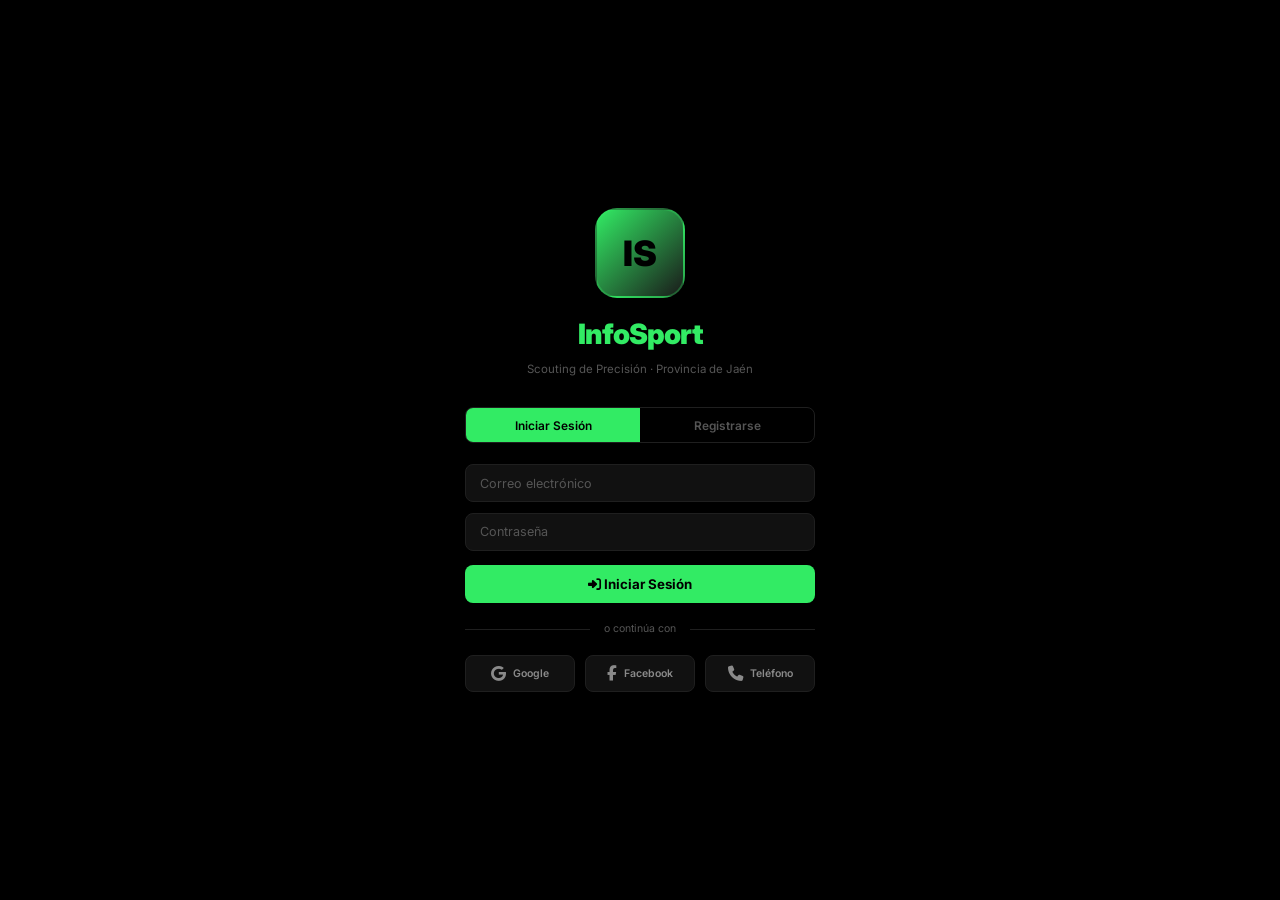
==== commit c665a8b8: "v2.0: Nueva identidad (negro + #32eb64), auth screen, panel de notificaciones, panel de configuració" ====
--- a/index.html
+++ b/index.html
@@ -22,96 +22,109 @@
 </head>
 <body>
 
-<div class="app-layout">
+<!-- ============ AUTH SCREEN ============ -->
+<div class="auth-screen" id="auth-screen">
+  <div class="auth-container">
+    <div class="auth-logo">
+      <div class="logo-placeholder">
+        <!-- Hueco para <img src="logo.png"> -->
+        IS
+      </div>
+      <h1>InfoSport</h1>
+      <p>Scouting de Precisión · Provincia de Jaén</p>
+    </div>
+
+    <div class="auth-tabs">
+      <button class="auth-tab active" data-auth-tab="login">Iniciar Sesión</button>
+      <button class="auth-tab" data-auth-tab="register">Registrarse</button>
+    </div>
+
+    <!-- Login Form -->
+    <form class="auth-form" id="auth-login-form">
+      <input type="email" placeholder="Correo electrónico" required />
+      <input type="password" placeholder="Contraseña" required />
+      <button type="submit" class="auth-btn"><i class="fa-solid fa-right-to-bracket"></i> Iniciar Sesión</button>
+    </form>
+
+    <!-- Register Form (hidden initially) -->
+    <form class="auth-form" id="auth-register-form" style="display:none;">
+      <input type="text" placeholder="Nombre completo" required />
+      <input type="email" placeholder="Correo electrónico" required />
+      <input type="password" placeholder="Contraseña" required />
+      <input type="password" placeholder="Confirmar contraseña" required />
+      <select>
+        <option value="">Selecciona tu rol</option>
+        <option value="director">Director Deportivo / Club</option>
+        <option value="jugador">Jugador / Familia</option>
+        <option value="entrenador">Entrenador</option>
+      </select>
+      <button type="submit" class="auth-btn"><i class="fa-solid fa-user-plus"></i> Crear Cuenta</button>
+    </form>
+
+    <div class="auth-divider">o continúa con</div>
+
+    <div class="auth-social">
+      <button type="button" class="auth-social-btn" id="auth-google">
+        <i class="fa-brands fa-google"></i>
+        <span>Google</span>
+      </button>
+      <button type="button" class="auth-social-btn" id="auth-facebook">
+        <i class="fa-brands fa-facebook-f"></i>
+        <span>Facebook</span>
+      </button>
+      <button type="button" class="auth-social-btn" id="auth-phone">
+        <i class="fa-solid fa-phone"></i>
+        <span>Teléfono</span>
+      </button>
+    </div>
+  </div>
+</div>
+
+<!-- ============ APP LAYOUT ============ -->
+<div class="app-layout" style="display:none;" id="app-layout">
 
   <!-- ============ SIDEBAR ============ -->
   <aside class="sidebar">
     <div class="sidebar-brand">
-      <div class="logo-icon">IS</div>
+      <div class="logo-icon">
+        <!-- Hueco para <img src="logo.png" alt="InfoSport"> -->
+        IS
+      </div>
       <h1>InfoSport</h1>
-      <span class="badge-mvp">MVP</span>
-    </div>
-
-    <!-- Role Switcher -->
-    <div class="role-switcher">
-      <button class="role-btn active" data-role="director" id="role-btn-director">
-        <i class="fa-solid fa-user-tie"></i> Director
-      </button>
-      <button class="role-btn" data-role="jugador" id="role-btn-jugador">
-        <i class="fa-solid fa-futbol"></i> Jugador
-      </button>
     </div>
 
     <nav class="sidebar-nav">
-      <!-- === DIRECTOR NAV === -->
-      <div class="nav-role-group" id="nav-director">
-        <div class="nav-section-label">Principal</div>
-        <div class="nav-item active" data-view="dashboard">
-          <i class="fa-solid fa-gauge-high"></i>
-          <span>Dashboard</span>
-        </div>
-        <div class="nav-item" data-view="scouting">
-          <i class="fa-solid fa-binoculars"></i>
-          <span>Scouting Pro</span>
-          <span class="nav-badge">12</span>
-        </div>
-
-        <div class="nav-section-label">Conexiones</div>
-        <div class="nav-item" data-view="matchmaking">
-          <i class="fa-solid fa-handshake"></i>
-          <span>Matchmaking</span>
-          <span class="nav-badge">4</span>
-        </div>
-
-        <div class="nav-section-label">Servicios</div>
-        <div class="nav-item" data-view="marketplace">
-          <i class="fa-solid fa-store"></i>
-          <span>Marketplace</span>
-        </div>
-      </div>
-
-      <!-- === JUGADOR NAV === -->
-      <div class="nav-role-group" id="nav-jugador" style="display:none">
-        <div class="nav-section-label">Mi Espacio</div>
-        <div class="nav-item" data-view="p-miperfil">
-          <i class="fa-solid fa-id-card"></i>
-          <span>Mi Perfil</span>
-        </div>
-        <div class="nav-item" data-view="p-estadisticas">
-          <i class="fa-solid fa-chart-line"></i>
-          <span>Mis Estadísticas</span>
-        </div>
-
-        <div class="nav-section-label">Oportunidades</div>
-        <div class="nav-item" data-view="p-equipos">
-          <i class="fa-solid fa-shield-halved"></i>
-          <span>Buscar Equipos</span>
-          <span class="nav-badge">15</span>
-        </div>
-        <div class="nav-item" data-view="p-solicitudes">
-          <i class="fa-solid fa-paper-plane"></i>
-          <span>Mis Solicitudes</span>
-          <span class="nav-badge">1</span>
-        </div>
-
-        <div class="nav-section-label">Rendimiento</div>
-        <div class="nav-item" data-view="p-servicios">
-          <i class="fa-solid fa-star"></i>
-          <span>Mis Servicios</span>
-        </div>
-        <div class="nav-item" data-view="marketplace">
-          <i class="fa-solid fa-store"></i>
-          <span>Marketplace</span>
-        </div>
+      <div class="nav-section-label">Principal</div>
+      <div class="nav-item active" data-view="dashboard">
+        <i class="fa-solid fa-gauge-high"></i>
+        <span>Dashboard</span>
+      </div>
+      <div class="nav-item" data-view="scouting">
+        <i class="fa-solid fa-binoculars"></i>
+        <span>Scouting Pro</span>
+        <span class="nav-badge" id="nav-badge-scouting">35</span>
+      </div>
+
+      <div class="nav-section-label">Conexiones</div>
+      <div class="nav-item" data-view="matchmaking">
+        <i class="fa-solid fa-handshake"></i>
+        <span>Matchmaking</span>
+        <span class="nav-badge" id="nav-badge-matches">14</span>
+      </div>
+
+      <div class="nav-section-label">Servicios</div>
+      <div class="nav-item" data-view="marketplace">
+        <i class="fa-solid fa-store"></i>
+        <span>Marketplace</span>
       </div>
     </nav>
 
     <div class="sidebar-footer">
-      <div class="user-card" id="sidebar-user-card">
-        <div class="user-avatar" id="sidebar-avatar">DD</div>
+      <div class="user-card">
+        <div class="user-avatar">DD</div>
         <div class="user-info">
-          <div class="user-name" id="sidebar-user-name">Dir. Deportiva</div>
-          <div class="user-role" id="sidebar-user-role">Real Jaén CF</div>
+          <div class="user-name">Dir. Deportiva</div>
+          <div class="user-role">Real Jaén CF</div>
         </div>
       </div>
     </div>
@@ -128,16 +141,13 @@
           <i class="fa-solid fa-magnifying-glass"></i>
           <input type="text" id="global-search" placeholder="Buscar jugador por nombre..." />
         </div>
-        <div class="header-role-indicator" id="header-role-indicator">
-          <i class="fa-solid fa-user-tie"></i> <span>Vista Director Deportivo</span>
-        </div>
       </div>
       <div class="header-right">
-        <button class="header-btn" title="Notificaciones" onclick="App.showToast('2 nuevas notificaciones (demo)', 'info')">
+        <button class="header-btn" title="Notificaciones" id="btn-notifications">
           <i class="fa-solid fa-bell"></i>
           <span class="notif-dot"></span>
         </button>
-        <button class="header-btn" title="Configuración">
+        <button class="header-btn" title="Configuración" id="btn-settings">
           <i class="fa-solid fa-gear"></i>
         </button>
       </div>
@@ -151,14 +161,13 @@
         <h2 class="page-title">Dashboard</h2>
         <p class="page-subtitle">Resumen general de la plataforma InfoSport · Provincia de Jaén</p>
 
-        <!-- Stats Row -->
         <div class="stats-row">
           <div class="stat-card">
             <div class="stat-icon green"><i class="fa-solid fa-users"></i></div>
             <div class="stat-info">
               <h3 id="stat-total">0</h3>
               <p>Jugadores Registrados</p>
-              <div class="stat-trend up">↑ 12% este mes</div>
+              <div class="stat-trend up">↑ 18% este mes</div>
             </div>
           </div>
           <div class="stat-card">
@@ -166,7 +175,7 @@
             <div class="stat-info">
               <h3 id="stat-disponibles">0</h3>
               <p>Disponibles para clubes</p>
-              <div class="stat-trend up">↑ 8% este mes</div>
+              <div class="stat-trend up">↑ 12% este mes</div>
             </div>
           </div>
           <div class="stat-card">
@@ -174,7 +183,7 @@
             <div class="stat-info">
               <h3 id="stat-sello">0</h3>
               <p>Sello Alto Rendimiento</p>
-              <div class="stat-trend up">↑ 25% este mes</div>
+              <div class="stat-trend up">↑ 30% este mes</div>
             </div>
           </div>
           <div class="stat-card">
@@ -182,12 +191,11 @@
             <div class="stat-info">
               <h3 id="stat-matches">0</h3>
               <p>Matches Activos</p>
-              <div class="stat-trend up">↑ 1 nuevo</div>
-            </div>
-          </div>
-        </div>
-
-        <!-- Recent Players -->
+              <div class="stat-trend up">↑ 3 nuevos</div>
+            </div>
+          </div>
+        </div>
+
         <div class="section-card">
           <div class="section-card-header">
             <h3><i class="fa-solid fa-fire"></i> Jugadores Destacados</h3>
@@ -204,7 +212,6 @@
         <h2 class="page-title">Buscador de Filtros Pro</h2>
         <p class="page-subtitle">El motor de scouting de precisión. Filtra por cualquier atributo técnico-deportivo.</p>
 
-        <!-- Filter Bar -->
         <div class="filter-bar">
           <div class="filter-bar-title"><i class="fa-solid fa-sliders"></i> Filtros Avanzados</div>
           <div class="filter-grid">
@@ -259,6 +266,20 @@
                 <option value="Jódar">Jódar</option>
                 <option value="Baeza">Baeza</option>
                 <option value="Cazorla">Cazorla</option>
+                <option value="Alcaudete">Alcaudete</option>
+                <option value="Porcuna">Porcuna</option>
+                <option value="Huelma">Huelma</option>
+                <option value="Villacarrillo">Villacarrillo</option>
+                <option value="Mengíbar">Mengíbar</option>
+                <option value="Torreperogil">Torreperogil</option>
+                <option value="Quesada">Quesada</option>
+                <option value="Arjona">Arjona</option>
+                <option value="Lopera">Lopera</option>
+                <option value="Torredelcampo">Torredelcampo</option>
+                <option value="Santisteban del Puerto">Santisteban del Puerto</option>
+                <option value="Beas de Segura">Beas de Segura</option>
+                <option value="Sabiote">Sabiote</option>
+                <option value="Guarromán">Guarromán</option>
               </select>
             </div>
             <div class="filter-group">
@@ -305,7 +326,6 @@
           </div>
         </div>
 
-        <!-- Results -->
         <div class="results-info">
           <div class="results-count" id="results-count">Se encontraron <strong>0</strong> jugadores</div>
         </div>
@@ -313,64 +333,14 @@
       </section>
 
       <!-- ========== PROFILE VIEW ========== -->
-      <section class="view-section" id="view-profile">
-        <!-- Rendered dynamically by JS -->
-      </section>
-
-      <!-- ========== PLAYER: MI PERFIL ========== -->
-      <section class="view-section" id="view-p-miperfil">
-        <!-- Rendered dynamically by JS -->
-      </section>
-
-      <!-- ========== PLAYER: MIS ESTADÍSTICAS ========== -->
-      <section class="view-section" id="view-p-estadisticas">
-        <!-- Rendered dynamically by JS -->
-      </section>
-
-      <!-- ========== PLAYER: BUSCAR EQUIPOS ========== -->
-      <section class="view-section" id="view-p-equipos">
-        <!-- Rendered dynamically by JS -->
-      </section>
-
-      <!-- ========== PLAYER: MIS SOLICITUDES ========== -->
-      <section class="view-section" id="view-p-solicitudes">
-        <!-- Rendered dynamically by JS -->
-      </section>
-
-      <!-- ========== PLAYER: MIS SERVICIOS ========== -->
-      <section class="view-section" id="view-p-servicios">
-        <!-- Rendered dynamically by JS -->
-      </section>
+      <section class="view-section" id="view-profile"></section>
 
       <!-- ========== MATCHMAKING VIEW ========== -->
       <section class="view-section" id="view-matchmaking">
         <h2 class="page-title">Zona de Contacto</h2>
         <p class="page-subtitle">Matchmaking entre jugadores y clubes. Gestiona solicitudes y chats privados.</p>
 
-        <div class="stats-row" style="margin-bottom:1.5rem;">
-          <div class="stat-card">
-            <div class="stat-icon green"><i class="fa-solid fa-check-circle"></i></div>
-            <div class="stat-info">
-              <h3>1</h3>
-              <p>Matches confirmados</p>
-            </div>
-          </div>
-          <div class="stat-card">
-            <div class="stat-icon orange"><i class="fa-solid fa-clock"></i></div>
-            <div class="stat-info">
-              <h3>2</h3>
-              <p>Solicitudes pendientes</p>
-            </div>
-          </div>
-          <div class="stat-card">
-            <div class="stat-icon red"><i class="fa-solid fa-times-circle"></i></div>
-            <div class="stat-info">
-              <h3>1</h3>
-              <p>Rechazados</p>
-            </div>
-          </div>
-        </div>
-
+        <div class="stats-row" style="margin-bottom:1.5rem;" id="matchmaking-stats-row"></div>
         <div class="matchmaking-grid" id="matchmaking-grid-view"></div>
       </section>
 
@@ -382,38 +352,290 @@
         <div class="stats-row" style="margin-bottom:1.5rem;">
           <div class="stat-card">
             <div class="stat-icon green"><i class="fa-solid fa-store"></i></div>
-            <div class="stat-info">
-              <h3>6</h3>
-              <p>Servicios disponibles</p>
-            </div>
+            <div class="stat-info"><h3>6</h3><p>Servicios disponibles</p></div>
           </div>
           <div class="stat-card">
             <div class="stat-icon blue"><i class="fa-solid fa-handshake-angle"></i></div>
-            <div class="stat-info">
-              <h3>6</h3>
-              <p>Partners certificados</p>
-            </div>
+            <div class="stat-info"><h3>6</h3><p>Partners certificados</p></div>
           </div>
           <div class="stat-card">
             <div class="stat-icon orange"><i class="fa-solid fa-lock-open"></i></div>
-            <div class="stat-info">
-              <h3>3</h3>
-              <p>Desbloquean Sello</p>
-            </div>
-          </div>
-        </div>
-
+            <div class="stat-info"><h3>3</h3><p>Desbloquean Sello</p></div>
+          </div>
+        </div>
         <div class="marketplace-grid" id="marketplace-grid"></div>
       </section>
 
+      <!-- ========== LEGAL VIEW ========== -->
+      <section class="view-section" id="view-legal">
+        <button class="back-btn" onclick="App.goBack()"><i class="fa-solid fa-arrow-left"></i> Volver</button>
+        <h2 class="page-title">Aviso Legal</h2>
+        <p class="page-subtitle">Información legal, privacidad y condiciones de uso de InfoSport.</p>
+
+        <div class="section-card">
+          <div class="section-card-body">
+            <div class="legal-content">
+
+              <h2><i class="fa-solid fa-building"></i> Quiénes Somos</h2>
+              <p>InfoSport es una plataforma digital de scouting de precisión y pasaporte deportivo, diseñada para conectar a jugadores, clubes, entrenadores y profesionales del fútbol base y sénior en la provincia de Jaén (Andalucía, España).</p>
+              <p>Nuestra misión es democratizar el acceso a las oportunidades deportivas, proporcionando herramientas tecnológicas de nivel profesional que permitan a cada jugador, independientemente de su localidad o recursos, ser visible para los clubes y acceder a servicios técnico-deportivos de calidad.</p>
+              <p>InfoSport nace con la vocación de transformar el ecosistema del fútbol provincial, aportando transparencia, datos y tecnología al proceso de captación y desarrollo de talento.</p>
+
+              <h2><i class="fa-solid fa-copyright"></i> Derechos de Autor (Copyright)</h2>
+              <p>© 2026 InfoSport. Todos los derechos reservados.</p>
+              <p>El contenido de esta plataforma, incluyendo pero no limitado a: textos, gráficos, logotipos, iconos, imágenes, clips de audio y vídeo, compilaciones de datos, software y su diseño, está protegido por las leyes de propiedad intelectual e industrial vigentes en España y en la Unión Europea.</p>
+              <p>Queda expresamente prohibida la reproducción, distribución, comunicación pública o transformación, total o parcial, del contenido de esta plataforma sin la autorización expresa y por escrito de InfoSport, salvo en los casos previstos legalmente.</p>
+              <h3>Marcas registradas</h3>
+              <p>InfoSport, el logotipo de InfoSport, "Scouting de Precisión", "Pasaporte Digital" y "Sello de Alto Rendimiento" son marcas o denominaciones de InfoSport. El uso no autorizado de estas marcas está prohibido.</p>
+
+              <h2><i class="fa-solid fa-shield-halved"></i> Política de Privacidad</h2>
+              <p>En InfoSport nos tomamos muy en serio la protección de los datos personales de nuestros usuarios. Esta política describe cómo recopilamos, usamos, almacenamos y protegemos la información personal, en cumplimiento del Reglamento General de Protección de Datos (RGPD - UE 2016/679) y la Ley Orgánica 3/2018 de Protección de Datos Personales y garantía de los derechos digitales (LOPDGDD).</p>
+
+              <h3>Responsable del tratamiento</h3>
+              <p>InfoSport · Provincia de Jaén, Andalucía, España.<br>Contacto de protección de datos: <a href="mailto:privacidad@infosport.es">privacidad@infosport.es</a></p>
+
+              <h3>Datos que recopilamos</h3>
+              <ul>
+                <li><strong>Datos de identificación:</strong> Nombre, apellidos, fecha de nacimiento, localidad, fotografía (opcional).</li>
+                <li><strong>Datos deportivos:</strong> Posición, categoría, historial de equipos, estadísticas de rendimiento, valoraciones de entrenadores, multimedia deportiva.</li>
+                <li><strong>Datos de contacto:</strong> Correo electrónico, teléfono (opcional).</li>
+                <li><strong>Datos de navegación:</strong> Dirección IP, tipo de navegador, páginas visitadas, hora de acceso (con fines analíticos y de seguridad).</li>
+                <li><strong>Datos de clubes:</strong> Nombre del club, categorías, necesidades de plantilla, datos de contacto del responsable deportivo.</li>
+              </ul>
+
+              <h3>Finalidad del tratamiento</h3>
+              <ul>
+                <li>Gestión de perfiles deportivos (pasaporte digital del jugador).</li>
+                <li>Funcionamiento del sistema de matchmaking entre jugadores y clubes.</li>
+                <li>Prestación de servicios de scouting y análisis deportivo.</li>
+                <li>Gestión del Marketplace de servicios técnico-deportivos.</li>
+                <li>Comunicaciones relacionadas con la plataforma y sus servicios.</li>
+                <li>Mejora continua de la experiencia de usuario y la plataforma.</li>
+              </ul>
+
+              <h3>Base legal del tratamiento</h3>
+              <p>El tratamiento de datos se fundamenta en: (a) el consentimiento del usuario al registrarse y aceptar estas condiciones; (b) la ejecución del contrato de prestación de servicios; (c) el interés legítimo de InfoSport en mejorar sus servicios.</p>
+
+              <h3>Conservación de datos</h3>
+              <p>Los datos personales se conservarán mientras el usuario mantenga su cuenta activa en la plataforma. Una vez solicitada la baja, los datos serán eliminados en un plazo máximo de 30 días, salvo que exista obligación legal de conservarlos durante un período determinado.</p>
+
+              <h3>Derechos del usuario</h3>
+              <p>De conformidad con el RGPD, los usuarios tienen derecho a:</p>
+              <ul>
+                <li><strong>Acceso:</strong> Conocer qué datos personales se tratan.</li>
+                <li><strong>Rectificación:</strong> Corregir datos inexactos o incompletos.</li>
+                <li><strong>Supresión:</strong> Solicitar la eliminación de sus datos ("derecho al olvido").</li>
+                <li><strong>Limitación:</strong> Restringir el tratamiento en determinadas circunstancias.</li>
+                <li><strong>Portabilidad:</strong> Recibir sus datos en un formato estructurado e interoperable.</li>
+                <li><strong>Oposición:</strong> Oponerse al tratamiento de sus datos por motivos legítimos.</li>
+              </ul>
+              <p>Para ejercer cualquiera de estos derechos, contacte con nosotros en: <a href="mailto:privacidad@infosport.es">privacidad@infosport.es</a></p>
+
+              <h2><i class="fa-solid fa-database"></i> Manejo de Datos de Jugadores y Clubes</h2>
+              <p>InfoSport actúa como plataforma intermediaria que facilita la conexión entre jugadores y clubes. En este contexto:</p>
+              <ul>
+                <li>Los datos deportivos de los jugadores (estadísticas, valoraciones, multimedia) son proporcionados por los propios usuarios, sus tutores legales (en el caso de menores) o por los clubes/entrenadores autorizados.</li>
+                <li>Los jugadores tienen control total sobre la visibilidad de su perfil. Pueden activar o desactivar su visibilidad para los clubes en cualquier momento.</li>
+                <li>Las valoraciones del "Muro del Entrenador" solo se publican con conocimiento del jugador y/o sus tutores.</li>
+                <li>El sistema de matchmaking nunca comparte datos de contacto personales sin el consentimiento explícito de ambas partes.</li>
+                <li>Los datos de menores de edad (menores de 14 años según la LOPDGDD) requieren el consentimiento expreso de sus padres o tutores legales para su tratamiento.</li>
+                <li>InfoSport no vende ni cede datos personales a terceros con fines comerciales.</li>
+              </ul>
+
+              <h3>Seguridad de los datos</h3>
+              <p>InfoSport implementa medidas técnicas y organizativas apropiadas para garantizar la seguridad de los datos personales, incluyendo cifrado de datos en tránsito (SSL/TLS), control de accesos, copias de seguridad periódicas y auditorías de seguridad.</p>
+
+              <h3>Cookies</h3>
+              <p>Esta plataforma utiliza cookies técnicas necesarias para su funcionamiento. No se utilizan cookies de seguimiento publicitario de terceros. Las cookies de análisis, en caso de implementarse, serán anonimizadas y solo se activarán con el consentimiento previo del usuario.</p>
+
+              <p style="margin-top:2rem;padding:1rem;background:rgba(50,235,100,0.06);border:1px solid rgba(50,235,100,0.15);border-radius:8px;font-size:0.8rem;color:var(--text-secondary);">
+                <strong style="color:var(--accent);">Última actualización:</strong> 8 de marzo de 2026. InfoSport se reserva el derecho de modificar esta política de privacidad y aviso legal para adaptarla a cambios legislativos o de funcionalidad. Cualquier modificación será comunicada a los usuarios a través de la plataforma.
+              </p>
+            </div>
+          </div>
+        </div>
+      </section>
+
     </div><!-- .page-content -->
+
+    <!-- Footer -->
+    <footer class="app-footer">
+      <span>© 2026 InfoSport · Scouting de Precisión · Provincia de Jaén</span>
+      &nbsp;·&nbsp;
+      <a href="#" onclick="App.showView('legal'); return false;">Aviso Legal</a>
+    </footer>
+
   </main>
 </div><!-- .app-layout -->
 
+<!-- ============ NOTIFICATIONS PANEL ============ -->
+<div class="notifications-backdrop" id="notifications-backdrop"></div>
+<div class="notifications-panel" id="notifications-panel">
+  <div class="notifications-header">
+    <h3><i class="fa-solid fa-bell"></i> Notificaciones</h3>
+    <button class="notifications-close" id="notifications-close">&times;</button>
+  </div>
+  <div class="notifications-list" id="notifications-list"></div>
+</div>
+
+<!-- ============ SETTINGS OVERLAY ============ -->
+<div class="settings-overlay" id="settings-overlay">
+  <div class="settings-panel">
+    <div class="settings-header">
+      <h2><i class="fa-solid fa-gear"></i> Configuración</h2>
+      <button class="settings-close" id="settings-close">&times;</button>
+    </div>
+    <div class="settings-body">
+      <div class="settings-section">
+        <div class="settings-section-title">Cuenta</div>
+        <div class="settings-item">
+          <div class="settings-item-info">
+            <i class="fa-solid fa-user"></i>
+            <div><div class="item-label">Perfil</div><div class="item-desc">Nombre, foto y datos de cuenta</div></div>
+          </div>
+          <div class="settings-item-action"><i class="fa-solid fa-chevron-right"></i></div>
+        </div>
+        <div class="settings-item">
+          <div class="settings-item-info">
+            <i class="fa-solid fa-envelope"></i>
+            <div><div class="item-label">Correo electrónico</div><div class="item-desc">direccion@realjean.es</div></div>
+          </div>
+          <div class="settings-item-action"><i class="fa-solid fa-chevron-right"></i></div>
+        </div>
+        <div class="settings-item">
+          <div class="settings-item-info">
+            <i class="fa-solid fa-key"></i>
+            <div><div class="item-label">Cambiar contraseña</div><div class="item-desc">Actualiza tu contraseña de acceso</div></div>
+          </div>
+          <div class="settings-item-action"><i class="fa-solid fa-chevron-right"></i></div>
+        </div>
+      </div>
+
+      <div class="settings-section">
+        <div class="settings-section-title">Notificaciones</div>
+        <div class="settings-item">
+          <div class="settings-item-info">
+            <i class="fa-solid fa-bell"></i>
+            <div><div class="item-label">Push notifications</div><div class="item-desc">Recibir avisos en el navegador</div></div>
+          </div>
+          <div class="settings-item-action">
+            <label class="toggle-switch"><input type="checkbox" checked /><span class="toggle-slider"></span></label>
+          </div>
+        </div>
+        <div class="settings-item">
+          <div class="settings-item-info">
+            <i class="fa-solid fa-envelope-open"></i>
+            <div><div class="item-label">Notificaciones por email</div><div class="item-desc">Resumen diario de actividad</div></div>
+          </div>
+          <div class="settings-item-action">
+            <label class="toggle-switch"><input type="checkbox" /><span class="toggle-slider"></span></label>
+          </div>
+        </div>
+        <div class="settings-item">
+          <div class="settings-item-info">
+            <i class="fa-solid fa-handshake"></i>
+            <div><div class="item-label">Alertas de matchmaking</div><div class="item-desc">Nuevas solicitudes y matches</div></div>
+          </div>
+          <div class="settings-item-action">
+            <label class="toggle-switch"><input type="checkbox" checked /><span class="toggle-slider"></span></label>
+          </div>
+        </div>
+      </div>
+
+      <div class="settings-section">
+        <div class="settings-section-title">Privacidad</div>
+        <div class="settings-item">
+          <div class="settings-item-info">
+            <i class="fa-solid fa-eye"></i>
+            <div><div class="item-label">Visibilidad del perfil</div><div class="item-desc">Controla quién puede ver tu información</div></div>
+          </div>
+          <div class="settings-item-action">
+            <select><option>Público</option><option>Solo clubes</option><option>Privado</option></select>
+          </div>
+        </div>
+        <div class="settings-item">
+          <div class="settings-item-info">
+            <i class="fa-solid fa-shield-halved"></i>
+            <div><div class="item-label">Datos deportivos</div><div class="item-desc">Compartir estadísticas con clubes</div></div>
+          </div>
+          <div class="settings-item-action">
+            <label class="toggle-switch"><input type="checkbox" checked /><span class="toggle-slider"></span></label>
+          </div>
+        </div>
+        <div class="settings-item">
+          <div class="settings-item-info">
+            <i class="fa-solid fa-download"></i>
+            <div><div class="item-label">Exportar mis datos</div><div class="item-desc">Descarga toda tu información (RGPD)</div></div>
+          </div>
+          <div class="settings-item-action"><i class="fa-solid fa-chevron-right"></i></div>
+        </div>
+      </div>
+
+      <div class="settings-section">
+        <div class="settings-section-title">Apariencia</div>
+        <div class="settings-item">
+          <div class="settings-item-info">
+            <i class="fa-solid fa-palette"></i>
+            <div><div class="item-label">Tema</div><div class="item-desc">Modo oscuro por defecto</div></div>
+          </div>
+          <div class="settings-item-action">
+            <select><option>Oscuro</option><option>Claro</option><option>Sistema</option></select>
+          </div>
+        </div>
+        <div class="settings-item">
+          <div class="settings-item-info">
+            <i class="fa-solid fa-language"></i>
+            <div><div class="item-label">Idioma</div><div class="item-desc">Idioma de la interfaz</div></div>
+          </div>
+          <div class="settings-item-action">
+            <select><option>Español</option><option>English</option></select>
+          </div>
+        </div>
+      </div>
+
+      <div class="settings-section">
+        <div class="settings-section-title">Soporte</div>
+        <div class="settings-item">
+          <div class="settings-item-info">
+            <i class="fa-solid fa-circle-question"></i>
+            <div><div class="item-label">Centro de ayuda</div><div class="item-desc">Preguntas frecuentes y tutoriales</div></div>
+          </div>
+          <div class="settings-item-action"><i class="fa-solid fa-chevron-right"></i></div>
+        </div>
+        <div class="settings-item">
+          <div class="settings-item-info">
+            <i class="fa-solid fa-bug"></i>
+            <div><div class="item-label">Reportar un problema</div><div class="item-desc">Enviar feedback al equipo técnico</div></div>
+          </div>
+          <div class="settings-item-action"><i class="fa-solid fa-chevron-right"></i></div>
+        </div>
+        <div class="settings-item">
+          <div class="settings-item-info">
+            <i class="fa-solid fa-scale-balanced"></i>
+            <div><div class="item-label">Aviso legal</div><div class="item-desc">Privacidad, copyright y condiciones</div></div>
+          </div>
+          <div class="settings-item-action"><i class="fa-solid fa-chevron-right" onclick="App.showView('legal'); document.getElementById('settings-overlay').classList.remove('open');"></i></div>
+        </div>
+      </div>
+
+      <div class="settings-section">
+        <div class="settings-section-title">Sesión</div>
+        <div class="settings-item">
+          <div class="settings-item-info">
+            <i class="fa-solid fa-right-from-bracket" style="color:var(--danger)"></i>
+            <div><div class="item-label" style="color:var(--danger)">Cerrar sesión</div><div class="item-desc">Salir de tu cuenta de InfoSport</div></div>
+          </div>
+          <div class="settings-item-action"><i class="fa-solid fa-chevron-right" style="color:var(--danger)" onclick="App.logout()"></i></div>
+        </div>
+      </div>
+    </div>
+  </div>
+</div>
+
 <!-- Toast Container -->
 <div class="toast-container" id="toast-container"></div>
 
-<!-- Modal Overlay (Generic) -->
+<!-- Modal Overlay -->
 <div class="modal-overlay" id="modal-overlay">
   <div class="modal-box">
     <div class="modal-header">
--- a/css/styles.css
+++ b/css/styles.css
@@ -1,50 +1,41 @@
 /* ============================================
-   InfoSport – Scouting de Precisión
-   Dashboard Theme – Dark Professional
+   InfoSport – Scouting de Precisión v2.0
+   Theme: Black + Green (#32eb64)
+   Professional Football Scouting Platform
    ============================================ */
 
 /* ---------- CSS Variables ---------- */
 :root {
-  --bg-primary: #0b0f19;
-  --bg-secondary: #111827;
-  --bg-card: #1a2236;
-  --bg-card-hover: #1f2a42;
-  --bg-input: #151d2e;
-  --border-color: #2a3550;
-  --accent: #00e676;
-  --accent-dark: #00c853;
-  --accent-glow: rgba(0, 230, 118, 0.25);
+  --bg-primary: #000000;
+  --bg-secondary: #0a0a0a;
+  --bg-card: #111111;
+  --bg-card-hover: #1a1a1a;
+  --bg-input: #0d0d0d;
+  --border-color: #1f1f1f;
+  --accent: #32eb64;
+  --accent-dark: #28c554;
+  --accent-glow: rgba(50, 235, 100, 0.25);
   --accent-secondary: #448aff;
   --accent-secondary-glow: rgba(68, 138, 255, 0.25);
   --danger: #ff5252;
   --warning: #ffc107;
-  --success: #00e676;
-  --text-primary: #e8eaf6;
-  --text-secondary: #8892b0;
-  --text-muted: #5a6580;
+  --success: #32eb64;
+  --text-primary: #f0f0f0;
+  --text-secondary: #8a8a8a;
+  --text-muted: #555555;
   --sidebar-width: 260px;
   --header-height: 64px;
   --radius: 12px;
   --radius-sm: 8px;
-  --shadow: 0 4px 24px rgba(0, 0, 0, 0.35);
-  --shadow-lg: 0 8px 40px rgba(0, 0, 0, 0.5);
+  --shadow: 0 4px 24px rgba(0, 0, 0, 0.5);
+  --shadow-lg: 0 8px 40px rgba(0, 0, 0, 0.7);
   --transition: 0.25s cubic-bezier(0.4, 0, 0.2, 1);
   --font: 'Inter', 'Segoe UI', system-ui, -apple-system, sans-serif;
 }
 
 /* ---------- Reset & Base ---------- */
-*,
-*::before,
-*::after {
-  margin: 0;
-  padding: 0;
-  box-sizing: border-box;
-}
-
-html {
-  font-size: 14px;
-  scroll-behavior: smooth;
-}
+*, *::before, *::after { margin:0; padding:0; box-sizing:border-box; }
+html { font-size:14px; scroll-behavior:smooth; }
 
 body {
   font-family: var(--font);
@@ -55,2191 +46,872 @@
   overflow-x: hidden;
 }
 
-a {
-  color: var(--accent);
-  text-decoration: none;
-  transition: var(--transition);
-}
-a:hover {
-  color: var(--accent-dark);
-}
-
-img {
-  max-width: 100%;
-  display: block;
-}
-
-button {
-  cursor: pointer;
-  font-family: var(--font);
-  border: none;
-  outline: none;
-}
-
-input, select, textarea {
-  font-family: var(--font);
-  outline: none;
-  border: none;
-}
-
-::-webkit-scrollbar {
-  width: 6px;
-  height: 6px;
-}
-::-webkit-scrollbar-track {
-  background: var(--bg-primary);
-}
-::-webkit-scrollbar-thumb {
-  background: var(--border-color);
-  border-radius: 3px;
-}
-::-webkit-scrollbar-thumb:hover {
-  background: var(--text-muted);
-}
-
-/* ---------- Layout ---------- */
+/* Subtle football pitch texture background for the app */
 .app-layout {
-  display: flex;
-  min-height: 100vh;
-}
-
-/* ---------- Sidebar ---------- */
-.sidebar {
+  background:
+    radial-gradient(ellipse at 50% 0%, rgba(50,235,100,0.03) 0%, transparent 60%),
+    repeating-linear-gradient(
+      90deg,
+      transparent 0px,
+      transparent 48px,
+      rgba(50,235,100,0.015) 48px,
+      rgba(50,235,100,0.015) 50px
+    ),
+    repeating-linear-gradient(
+      0deg,
+      transparent 0px,
+      transparent 48px,
+      rgba(50,235,100,0.015) 48px,
+      rgba(50,235,100,0.015) 50px
+    ),
+    var(--bg-primary);
+  background-attachment: fixed;
+}
+
+a { color:var(--accent); text-decoration:none; transition:var(--transition); }
+a:hover { color:var(--accent-dark); }
+img { max-width:100%; display:block; }
+button { cursor:pointer; font-family:var(--font); border:none; outline:none; }
+input,select,textarea { font-family:var(--font); outline:none; border:none; }
+
+::-webkit-scrollbar { width:6px; height:6px; }
+::-webkit-scrollbar-track { background:var(--bg-primary); }
+::-webkit-scrollbar-thumb { background:var(--border-color); border-radius:3px; }
+::-webkit-scrollbar-thumb:hover { background:var(--text-muted); }
+
+/* ============================================
+   AUTH SCREEN (Login / Register)
+   ============================================ */
+.auth-screen {
   position: fixed;
-  top: 0;
-  left: 0;
-  width: var(--sidebar-width);
-  height: 100vh;
-  background: var(--bg-secondary);
-  border-right: 1px solid var(--border-color);
-  display: flex;
-  flex-direction: column;
-  z-index: 100;
-  transition: transform var(--transition);
-}
-
-.sidebar-brand {
-  height: var(--header-height);
-  display: flex;
-  align-items: center;
-  padding: 0 1.5rem;
-  border-bottom: 1px solid var(--border-color);
-  gap: 0.75rem;
-}
-
-.sidebar-brand .logo-icon {
-  width: 36px;
-  height: 36px;
-  background: linear-gradient(135deg, var(--accent), var(--accent-secondary));
-  border-radius: 10px;
+  inset: 0;
+  z-index: 9999;
+  background: #000000;
   display: flex;
   align-items: center;
   justify-content: center;
-  font-size: 1.1rem;
-  font-weight: 900;
-  color: var(--bg-primary);
-  flex-shrink: 0;
-}
-
-.sidebar-brand h1 {
-  font-size: 1.25rem;
-  font-weight: 800;
-  letter-spacing: -0.5px;
-  background: linear-gradient(135deg, var(--accent), var(--accent-secondary));
-  -webkit-background-clip: text;
-  -webkit-text-fill-color: transparent;
-  background-clip: text;
-}
-
-.sidebar-brand .badge-mvp {
-  font-size: 0.6rem;
-  background: var(--accent);
-  color: var(--bg-primary);
-  padding: 2px 6px;
-  border-radius: 4px;
-  font-weight: 700;
-  letter-spacing: 1px;
-}
-
-.sidebar-nav {
-  flex: 1;
-  padding: 1rem 0;
-  overflow-y: auto;
-}
-
-.nav-section-label {
-  padding: 0.75rem 1.5rem 0.5rem;
-  font-size: 0.65rem;
-  font-weight: 700;
-  text-transform: uppercase;
-  letter-spacing: 1.5px;
-  color: var(--text-muted);
-}
-
-.nav-item {
-  display: flex;
-  align-items: center;
-  gap: 0.75rem;
-  padding: 0.7rem 1.5rem;
-  color: var(--text-secondary);
-  font-size: 0.9rem;
-  font-weight: 500;
-  cursor: pointer;
-  transition: var(--transition);
-  position: relative;
-  border-left: 3px solid transparent;
-}
-
-.nav-item:hover {
-  color: var(--text-primary);
-  background: rgba(255, 255, 255, 0.03);
-}
-
-.nav-item.active {
-  color: var(--accent);
-  background: rgba(0, 230, 118, 0.06);
-  border-left-color: var(--accent);
-}
-
-.nav-item i {
-  width: 20px;
+  flex-direction: column;
+  transition: opacity 0.5s ease, visibility 0.5s ease;
+}
+.auth-screen.hidden {
+  opacity: 0;
+  visibility: hidden;
+  pointer-events: none;
+}
+
+.auth-container {
+  width: 100%;
+  max-width: 420px;
+  padding: 2.5rem;
   text-align: center;
-  font-size: 1rem;
-}
-
-.nav-item .nav-badge {
-  margin-left: auto;
-  background: var(--accent);
-  color: var(--bg-primary);
-  font-size: 0.65rem;
-  font-weight: 700;
-  padding: 2px 7px;
-  border-radius: 10px;
-}
-
-.sidebar-footer {
-  padding: 1rem 1.5rem;
-  border-top: 1px solid var(--border-color);
-}
-
-.sidebar-footer .user-card {
-  display: flex;
-  align-items: center;
-  gap: 0.75rem;
-}
-
-.sidebar-footer .user-avatar {
-  width: 36px;
-  height: 36px;
-  border-radius: 50%;
-  background: linear-gradient(135deg, var(--accent), var(--accent-secondary));
+}
+
+.auth-logo {
+  margin-bottom: 2rem;
+}
+.auth-logo .logo-placeholder {
+  width: 90px;
+  height: 90px;
+  margin: 0 auto 1rem;
+  border-radius: 22px;
+  background: linear-gradient(135deg, var(--accent), #1a1a1a);
   display: flex;
   align-items: center;
   justify-content: center;
+  font-size: 2.5rem;
+  font-weight: 900;
+  color: #000;
+  border: 2px solid rgba(50,235,100,0.3);
+}
+.auth-logo h1 {
+  font-size: 2rem;
+  font-weight: 900;
+  letter-spacing: -1px;
+  color: var(--accent);
+}
+.auth-logo p {
+  font-size: 0.82rem;
+  color: var(--text-muted);
+  margin-top: 0.25rem;
+}
+
+.auth-tabs {
+  display: flex;
+  margin-bottom: 1.5rem;
+  border-radius: var(--radius-sm);
+  overflow: hidden;
+  border: 1px solid var(--border-color);
+}
+.auth-tab {
+  flex: 1;
+  padding: 0.7rem;
+  background: transparent;
+  color: var(--text-muted);
+  font-weight: 600;
+  font-size: 0.85rem;
+  transition: var(--transition);
+}
+.auth-tab.active {
+  background: var(--accent);
+  color: #000;
+}
+
+.auth-form { display:flex; flex-direction:column; gap:0.75rem; }
+.auth-form input {
+  width: 100%;
+  padding: 0.75rem 1rem;
+  background: #111;
+  border: 1px solid var(--border-color);
+  border-radius: var(--radius-sm);
+  color: var(--text-primary);
+  font-size: 0.9rem;
+  transition: var(--transition);
+}
+.auth-form input::placeholder { color:var(--text-muted); }
+.auth-form input:focus {
+  border-color: var(--accent);
+  box-shadow: 0 0 0 3px var(--accent-glow);
+}
+
+.auth-btn {
+  width: 100%;
+  padding: 0.8rem;
+  background: var(--accent);
+  color: #000;
   font-weight: 700;
-  font-size: 0.85rem;
-  color: var(--bg-primary);
-}
-
-.sidebar-footer .user-info {
-  flex: 1;
-  min-width: 0;
-}
-
-.sidebar-footer .user-name {
-  font-size: 0.85rem;
-  font-weight: 600;
-  color: var(--text-primary);
-  white-space: nowrap;
-  overflow: hidden;
-  text-overflow: ellipsis;
-}
-
-.sidebar-footer .user-role {
-  font-size: 0.7rem;
-  color: var(--text-muted);
-}
-
-/* ---------- Main Content ---------- */
-.main-content {
-  margin-left: var(--sidebar-width);
-  flex: 1;
-  min-height: 100vh;
-  display: flex;
-  flex-direction: column;
-}
-
-/* ---------- Header ---------- */
-.top-header {
-  height: var(--header-height);
-  background: var(--bg-secondary);
-  border-bottom: 1px solid var(--border-color);
-  display: flex;
-  align-items: center;
-  justify-content: space-between;
-  padding: 0 2rem;
-  position: sticky;
-  top: 0;
-  z-index: 50;
-}
-
-.header-left {
+  font-size: 0.95rem;
+  border-radius: var(--radius-sm);
+  transition: var(--transition);
+  margin-top: 0.25rem;
+}
+.auth-btn:hover {
+  background: var(--accent-dark);
+  box-shadow: 0 0 30px var(--accent-glow);
+}
+
+.auth-divider {
   display: flex;
   align-items: center;
   gap: 1rem;
-}
-
-.hamburger {
-  display: none;
-  background: none;
-  color: var(--text-secondary);
-  font-size: 1.25rem;
-  padding: 0.25rem;
-}
-
-.header-search {
-  position: relative;
-}
-
-.header-search input {
-  width: 320px;
-  padding: 0.55rem 1rem 0.55rem 2.5rem;
-  background: var(--bg-input);
+  margin: 1.25rem 0;
+  color: var(--text-muted);
+  font-size: 0.75rem;
+}
+.auth-divider::before, .auth-divider::after {
+  content:''; flex:1; height:1px; background:var(--border-color);
+}
+
+.auth-social { display:flex; gap:0.75rem; }
+.auth-social-btn {
+  flex: 1;
+  padding: 0.7rem;
+  background: #111;
   border: 1px solid var(--border-color);
   border-radius: var(--radius-sm);
-  color: var(--text-primary);
-  font-size: 0.85rem;
-  transition: var(--transition);
-}
-
-.header-search input::placeholder {
-  color: var(--text-muted);
-}
-
-.header-search input:focus {
-  border-color: var(--accent);
-  box-shadow: 0 0 0 3px var(--accent-glow);
-}
-
-.header-search i {
-  position: absolute;
-  left: 0.85rem;
-  top: 50%;
-  transform: translateY(-50%);
-  color: var(--text-muted);
-  font-size: 0.85rem;
-}
-
-.header-right {
-  display: flex;
-  align-items: center;
-  gap: 0.75rem;
-}
-
-.header-btn {
-  width: 38px;
-  height: 38px;
-  border-radius: var(--radius-sm);
-  background: var(--bg-input);
-  border: 1px solid var(--border-color);
   color: var(--text-secondary);
+  font-size: 1.1rem;
   display: flex;
   align-items: center;
   justify-content: center;
-  font-size: 1rem;
+  gap: 0.5rem;
   transition: var(--transition);
-  position: relative;
-}
-
-.header-btn:hover {
+}
+.auth-social-btn:hover {
   border-color: var(--accent);
   color: var(--accent);
 }
-
+.auth-social-btn span { font-size:0.75rem; font-weight:600; }
+
+/* ============================================
+   LAYOUT
+   ============================================ */
+.app-layout { display:flex; min-height:100vh; }
+
+/* ---------- Sidebar ---------- */
+.sidebar {
+  position:fixed; top:0; left:0;
+  width:var(--sidebar-width); height:100vh;
+  background: var(--bg-secondary);
+  border-right:1px solid var(--border-color);
+  display:flex; flex-direction:column;
+  z-index:100;
+  transition:transform var(--transition);
+}
+
+.sidebar-brand {
+  height:var(--header-height);
+  display:flex; align-items:center;
+  padding:0 1.5rem;
+  border-bottom:1px solid var(--border-color);
+  gap:0.75rem;
+}
+.sidebar-brand .logo-icon {
+  width:36px; height:36px;
+  border-radius:10px;
+  overflow: hidden;
+  display:flex; align-items:center; justify-content:center;
+  flex-shrink:0;
+  background: linear-gradient(135deg, var(--accent), #1a1a1a);
+  font-size:1.1rem; font-weight:900; color:#000;
+}
+.sidebar-brand .logo-icon img {
+  width:100%; height:100%; object-fit:cover;
+}
+.sidebar-brand h1 {
+  font-size:1.25rem; font-weight:800; letter-spacing:-0.5px;
+  color: var(--accent);
+}
+
+.sidebar-nav { flex:1; padding:1rem 0; overflow-y:auto; }
+
+.nav-section-label {
+  padding:0.75rem 1.5rem 0.5rem;
+  font-size:0.65rem; font-weight:700;
+  text-transform:uppercase; letter-spacing:1.5px;
+  color:var(--text-muted);
+}
+
+.nav-item {
+  display:flex; align-items:center; gap:0.75rem;
+  padding:0.7rem 1.5rem;
+  color:var(--text-secondary); font-size:0.9rem; font-weight:500;
+  cursor:pointer; transition:var(--transition);
+  position:relative; border-left:3px solid transparent;
+}
+.nav-item:hover { color:var(--text-primary); background:rgba(255,255,255,0.02); }
+.nav-item.active { color:var(--accent); background:rgba(50,235,100,0.06); border-left-color:var(--accent); }
+.nav-item i { width:20px; text-align:center; font-size:1rem; }
+.nav-item .nav-badge {
+  margin-left:auto; background:var(--accent); color:#000;
+  font-size:0.65rem; font-weight:700; padding:2px 7px; border-radius:10px;
+}
+
+.sidebar-footer { padding:1rem 1.5rem; border-top:1px solid var(--border-color); }
+.sidebar-footer .user-card { display:flex; align-items:center; gap:0.75rem; }
+.sidebar-footer .user-avatar {
+  width:36px; height:36px; border-radius:50%;
+  background:linear-gradient(135deg, var(--accent), #1a1a1a);
+  display:flex; align-items:center; justify-content:center;
+  font-weight:700; font-size:0.85rem; color:#000; flex-shrink:0;
+}
+.sidebar-footer .user-info { flex:1; min-width:0; }
+.sidebar-footer .user-name { font-size:0.85rem; font-weight:600; color:var(--text-primary); white-space:nowrap; overflow:hidden; text-overflow:ellipsis; }
+.sidebar-footer .user-role { font-size:0.7rem; color:var(--text-muted); }
+
+/* ---------- Main Content ---------- */
+.main-content { margin-left:var(--sidebar-width); flex:1; min-height:100vh; display:flex; flex-direction:column; }
+
+/* ---------- Header ---------- */
+.top-header {
+  height:var(--header-height);
+  background:var(--bg-secondary);
+  border-bottom:1px solid var(--border-color);
+  display:flex; align-items:center; justify-content:space-between;
+  padding:0 2rem; position:sticky; top:0; z-index:50;
+}
+.header-left { display:flex; align-items:center; gap:1rem; }
+.hamburger { display:none; background:none; color:var(--text-secondary); font-size:1.25rem; padding:0.25rem; }
+
+.header-search { position:relative; }
+.header-search input {
+  width:320px; padding:0.55rem 1rem 0.55rem 2.5rem;
+  background:var(--bg-input); border:1px solid var(--border-color);
+  border-radius:var(--radius-sm); color:var(--text-primary); font-size:0.85rem;
+  transition:var(--transition);
+}
+.header-search input::placeholder { color:var(--text-muted); }
+.header-search input:focus { border-color:var(--accent); box-shadow:0 0 0 3px var(--accent-glow); }
+.header-search i { position:absolute; left:0.85rem; top:50%; transform:translateY(-50%); color:var(--text-muted); font-size:0.85rem; }
+
+.header-right { display:flex; align-items:center; gap:0.75rem; }
+.header-btn {
+  width:38px; height:38px; border-radius:var(--radius-sm);
+  background:var(--bg-input); border:1px solid var(--border-color);
+  color:var(--text-secondary); display:flex; align-items:center; justify-content:center;
+  font-size:1rem; transition:var(--transition); position:relative;
+}
+.header-btn:hover { border-color:var(--accent); color:var(--accent); }
 .header-btn .notif-dot {
-  position: absolute;
-  width: 8px;
-  height: 8px;
-  background: var(--danger);
-  border-radius: 50%;
-  top: 6px;
-  right: 6px;
+  position:absolute; width:8px; height:8px;
+  background:var(--danger); border-radius:50%; top:6px; right:6px;
 }
 
 /* ---------- Page Content ---------- */
-.page-content {
-  flex: 1;
-  padding: 2rem;
-}
-
-.page-title {
-  font-size: 1.5rem;
-  font-weight: 800;
-  margin-bottom: 0.25rem;
-  letter-spacing: -0.5px;
-}
-
-.page-subtitle {
-  color: var(--text-secondary);
-  font-size: 0.9rem;
-  margin-bottom: 1.5rem;
-}
-
-/* ---------- View Sections ---------- */
-.view-section {
-  display: none;
-}
-.view-section.active {
-  display: block;
-}
+.page-content { flex:1; padding:2rem; }
+.page-title { font-size:1.5rem; font-weight:800; margin-bottom:0.25rem; letter-spacing:-0.5px; }
+.page-subtitle { color:var(--text-secondary); font-size:0.9rem; margin-bottom:1.5rem; }
+
+.view-section { display:none; }
+.view-section.active { display:block; }
 
 /* ---------- Stats Row ---------- */
-.stats-row {
-  display: grid;
-  grid-template-columns: repeat(auto-fit, minmax(220px, 1fr));
-  gap: 1rem;
-  margin-bottom: 2rem;
-}
-
+.stats-row { display:grid; grid-template-columns:repeat(auto-fit, minmax(220px,1fr)); gap:1rem; margin-bottom:2rem; }
 .stat-card {
-  background: var(--bg-card);
-  border: 1px solid var(--border-color);
-  border-radius: var(--radius);
-  padding: 1.25rem;
-  display: flex;
-  align-items: center;
-  gap: 1rem;
-  transition: var(--transition);
-}
-
-.stat-card:hover {
-  border-color: var(--accent);
-  transform: translateY(-2px);
-  box-shadow: var(--shadow);
-}
-
+  background:var(--bg-card); border:1px solid var(--border-color);
+  border-radius:var(--radius); padding:1.25rem;
+  display:flex; align-items:center; gap:1rem; transition:var(--transition);
+}
+.stat-card:hover { border-color:var(--accent); transform:translateY(-2px); box-shadow:var(--shadow); }
 .stat-icon {
-  width: 48px;
-  height: 48px;
-  border-radius: 12px;
-  display: flex;
-  align-items: center;
-  justify-content: center;
-  font-size: 1.2rem;
-  flex-shrink: 0;
-}
-
-.stat-icon.green {
-  background: rgba(0, 230, 118, 0.12);
-  color: var(--accent);
-}
-.stat-icon.blue {
-  background: rgba(68, 138, 255, 0.12);
-  color: var(--accent-secondary);
-}
-.stat-icon.orange {
-  background: rgba(255, 193, 7, 0.12);
-  color: var(--warning);
-}
-.stat-icon.red {
-  background: rgba(255, 82, 82, 0.12);
-  color: var(--danger);
-}
-
-.stat-info h3 {
-  font-size: 1.5rem;
-  font-weight: 800;
-  line-height: 1.2;
-}
-
-.stat-info p {
-  font-size: 0.78rem;
-  color: var(--text-secondary);
-}
-
-.stat-info .stat-trend {
-  font-size: 0.7rem;
-  font-weight: 600;
-  margin-top: 0.15rem;
-}
-.stat-trend.up {
-  color: var(--accent);
-}
-.stat-trend.down {
-  color: var(--danger);
-}
+  width:48px; height:48px; border-radius:12px;
+  display:flex; align-items:center; justify-content:center; font-size:1.2rem; flex-shrink:0;
+}
+.stat-icon.green { background:rgba(50,235,100,0.12); color:var(--accent); }
+.stat-icon.blue { background:rgba(68,138,255,0.12); color:var(--accent-secondary); }
+.stat-icon.orange { background:rgba(255,193,7,0.12); color:var(--warning); }
+.stat-icon.red { background:rgba(255,82,82,0.12); color:var(--danger); }
+
+.stat-info h3 { font-size:1.5rem; font-weight:800; line-height:1.2; }
+.stat-info p { font-size:0.78rem; color:var(--text-secondary); }
+.stat-info .stat-trend { font-size:0.7rem; font-weight:600; margin-top:0.15rem; }
+.stat-trend.up { color:var(--accent); }
+.stat-trend.down { color:var(--danger); }
 
 /* ---------- Filter Bar ---------- */
 .filter-bar {
-  background: var(--bg-card);
-  border: 1px solid var(--border-color);
-  border-radius: var(--radius);
-  padding: 1.25rem;
-  margin-bottom: 1.5rem;
-}
-
+  background:var(--bg-card); border:1px solid var(--border-color);
+  border-radius:var(--radius); padding:1.25rem; margin-bottom:1.5rem;
+}
 .filter-bar-title {
-  font-size: 0.75rem;
-  font-weight: 700;
-  text-transform: uppercase;
-  letter-spacing: 1px;
-  color: var(--text-muted);
-  margin-bottom: 1rem;
+  font-size:0.75rem; font-weight:700; text-transform:uppercase;
+  letter-spacing:1px; color:var(--text-muted); margin-bottom:1rem;
+  display:flex; align-items:center; gap:0.5rem;
+}
+.filter-bar-title i { color:var(--accent); }
+
+.filter-grid { display:grid; grid-template-columns:repeat(auto-fill,minmax(180px,1fr)); gap:0.75rem; }
+.filter-group label {
+  display:block; font-size:0.7rem; font-weight:600;
+  color:var(--text-secondary); margin-bottom:0.3rem;
+  text-transform:uppercase; letter-spacing:0.5px;
+}
+.filter-group select, .filter-group input {
+  width:100%; padding:0.5rem 0.75rem;
+  background:var(--bg-input); border:1px solid var(--border-color);
+  border-radius:var(--radius-sm); color:var(--text-primary); font-size:0.82rem;
+  transition:var(--transition);
+}
+.filter-group select:focus, .filter-group input:focus { border-color:var(--accent); box-shadow:0 0 0 3px var(--accent-glow); }
+.filter-group select option { background:var(--bg-secondary); }
+.filter-actions { display:flex; gap:0.75rem; margin-top:1rem; }
+
+/* ---------- Buttons ---------- */
+.btn {
+  display:inline-flex; align-items:center; gap:0.5rem;
+  padding:0.6rem 1.25rem; border-radius:var(--radius-sm);
+  font-size:0.82rem; font-weight:600; transition:var(--transition); border:1px solid transparent;
+}
+.btn-primary { background:var(--accent); color:#000; }
+.btn-primary:hover { background:var(--accent-dark); box-shadow:0 0 20px var(--accent-glow); }
+.btn-secondary { background:transparent; border-color:var(--border-color); color:var(--text-secondary); }
+.btn-secondary:hover { border-color:var(--text-secondary); color:var(--text-primary); }
+.btn-outline-accent { background:transparent; border:1px solid var(--accent); color:var(--accent); }
+.btn-outline-accent:hover { background:var(--accent); color:#000; }
+.btn-blue { background:var(--accent-secondary); color:#fff; }
+.btn-blue:hover { box-shadow:0 0 20px var(--accent-secondary-glow); }
+.btn-danger { background:var(--danger); color:#fff; }
+.btn-sm { padding:0.4rem 0.85rem; font-size:0.75rem; }
+.btn-lg { padding:0.75rem 1.75rem; font-size:0.95rem; }
+
+/* ---------- Player Card Grid ---------- */
+.players-grid { display:grid; grid-template-columns:repeat(auto-fill,minmax(320px,1fr)); gap:1.25rem; }
+.player-card {
+  background:var(--bg-card); border:1px solid var(--border-color);
+  border-radius:var(--radius); overflow:hidden;
+  transition:var(--transition); cursor:pointer; position:relative;
+}
+.player-card:hover { border-color:var(--accent); transform:translateY(-3px); box-shadow:var(--shadow-lg); }
+
+.player-card-header {
+  display:flex; align-items:center; gap:1rem;
+  padding:1.25rem;
+  background:linear-gradient(135deg, rgba(50,235,100,0.04), rgba(68,138,255,0.02));
+}
+.player-avatar {
+  width:64px; height:64px; border-radius:50%;
+  border:2px solid var(--accent); object-fit:cover;
+  background:var(--bg-secondary); display:flex; align-items:center; justify-content:center;
+  font-size:1.5rem; font-weight:800; color:var(--accent); flex-shrink:0; overflow:hidden;
+}
+.player-avatar img { width:100%; height:100%; object-fit:cover; }
+
+.player-main-info { flex:1; min-width:0; }
+.player-name { font-size:1.1rem; font-weight:700; line-height:1.2; margin-bottom:0.15rem; }
+.player-position { font-size:0.82rem; color:var(--accent); font-weight:600; }
+.player-meta-row { display:flex; gap:0.5rem; margin-top:0.35rem; flex-wrap:wrap; }
+.meta-tag {
+  font-size:0.68rem; padding:2px 8px; border-radius:4px;
+  background:rgba(255,255,255,0.04); color:var(--text-secondary); font-weight:500;
+}
+
+.player-card-body { padding:0 1.25rem 1.25rem; }
+.player-stats-mini { display:grid; grid-template-columns:repeat(4,1fr); gap:0.5rem; margin-bottom:1rem; }
+.mini-stat { text-align:center; padding:0.6rem 0.25rem; background:var(--bg-input); border-radius:var(--radius-sm); }
+.mini-stat .val { font-size:1.1rem; font-weight:800; color:var(--text-primary); display:block; }
+.mini-stat .lbl { font-size:0.6rem; color:var(--text-muted); text-transform:uppercase; letter-spacing:0.5px; }
+
+.player-card-footer {
+  display:flex; align-items:center; justify-content:space-between;
+  padding:0.75rem 1.25rem; border-top:1px solid var(--border-color);
+  background:rgba(0,0,0,0.2);
+}
+.availability-badge { font-size:0.7rem; font-weight:600; display:flex; align-items:center; gap:0.4rem; }
+.availability-badge .dot { width:8px; height:8px; border-radius:50%; }
+.availability-badge .dot.available { background:var(--accent); box-shadow:0 0 6px var(--accent-glow); }
+.availability-badge .dot.unavailable { background:var(--text-muted); }
+
+.sello-badge { display:flex; align-items:center; gap:0.3rem; font-size:0.7rem; font-weight:700; padding:3px 10px; border-radius:20px; }
+.sello-badge.gold { background:rgba(255,193,7,0.15); color:var(--warning); border:1px solid rgba(255,193,7,0.3); }
+.sello-badge.silver { background:rgba(136,146,176,0.12); color:var(--text-secondary); border:1px solid rgba(136,146,176,0.25); }
+.sello-badge.none { display:none; }
+
+/* ---------- Player Profile ---------- */
+.profile-hero {
+  background:var(--bg-card); border:1px solid var(--border-color);
+  border-radius:var(--radius); overflow:hidden; margin-bottom:1.5rem;
+}
+.profile-hero-top {
+  padding:2rem;
+  background:linear-gradient(135deg, rgba(50,235,100,0.06), rgba(68,138,255,0.03));
+  display:flex; gap:2rem; align-items:flex-start; flex-wrap:wrap;
+}
+.profile-avatar-lg {
+  width:120px; height:120px; border-radius:50%;
+  border:3px solid var(--accent); background:var(--bg-secondary);
+  display:flex; align-items:center; justify-content:center;
+  font-size:3rem; font-weight:800; color:var(--accent); flex-shrink:0; overflow:hidden;
+}
+.profile-avatar-lg img { width:100%; height:100%; object-fit:cover; }
+.profile-info-block { flex:1; min-width:280px; }
+.profile-name { font-size:2rem; font-weight:900; letter-spacing:-1px; line-height:1.1; }
+.profile-position-main { font-size:1.1rem; color:var(--accent); font-weight:700; margin:0.25rem 0 0.75rem; }
+.profile-details-grid { display:grid; grid-template-columns:repeat(auto-fill,minmax(150px,1fr)); gap:0.75rem; }
+.detail-item { display:flex; flex-direction:column; }
+.detail-item .detail-label { font-size:0.65rem; text-transform:uppercase; letter-spacing:1px; color:var(--text-muted); font-weight:600; }
+.detail-item .detail-value { font-size:0.95rem; font-weight:600; color:var(--text-primary); }
+.profile-actions { display:flex; flex-direction:column; gap:0.5rem; align-items:flex-end; }
+
+/* ---------- Toggle Switch ---------- */
+.toggle-switch { position:relative; display:flex; align-items:center; gap:0.6rem; cursor:pointer; }
+.toggle-switch input { display:none; }
+.toggle-slider {
+  width:44px; height:24px; background:var(--border-color);
+  border-radius:12px; position:relative; transition:var(--transition);
+}
+.toggle-slider::before {
+  content:''; position:absolute; width:18px; height:18px;
+  background:var(--text-secondary); border-radius:50%; top:3px; left:3px;
+  transition:var(--transition);
+}
+.toggle-switch input:checked + .toggle-slider { background:var(--accent); }
+.toggle-switch input:checked + .toggle-slider::before { transform:translateX(20px); background:#000; }
+.toggle-label { font-size:0.78rem; font-weight:600; color:var(--text-secondary); }
+
+/* ---------- Section Cards ---------- */
+.section-card {
+  background:var(--bg-card); border:1px solid var(--border-color);
+  border-radius:var(--radius); margin-bottom:1.25rem; overflow:hidden;
+}
+.section-card-header {
+  padding:1rem 1.25rem; border-bottom:1px solid var(--border-color);
+  display:flex; align-items:center; justify-content:space-between;
+}
+.section-card-header h3 { font-size:0.95rem; font-weight:700; display:flex; align-items:center; gap:0.5rem; }
+.section-card-header h3 i { color:var(--accent); }
+.section-card-body { padding:1.25rem; }
+
+/* Stats Grid Profile */
+.profile-stats-grid { display:grid; grid-template-columns:repeat(auto-fill,minmax(130px,1fr)); gap:0.75rem; }
+.profile-stat-item {
+  background:var(--bg-input); border-radius:var(--radius-sm);
+  padding:1rem; text-align:center; border:1px solid transparent; transition:var(--transition);
+}
+.profile-stat-item:hover { border-color:var(--accent); }
+.profile-stat-item .stat-val { font-size:1.5rem; font-weight:900; color:var(--accent); line-height:1; }
+.profile-stat-item .stat-label { font-size:0.68rem; color:var(--text-muted); text-transform:uppercase; letter-spacing:0.5px; margin-top:0.25rem; }
+
+/* Semaphore */
+.health-semaphore { display:flex; gap:1rem; flex-wrap:wrap; }
+.semaphore-item {
+  flex:1; min-width:200px; background:var(--bg-input);
+  border-radius:var(--radius-sm); padding:1rem;
+  display:flex; align-items:center; gap:0.75rem;
+  border-left:3px solid transparent;
+}
+.semaphore-item.active { border-left-color:var(--accent); }
+.semaphore-item.inactive { border-left-color:var(--text-muted); opacity:0.6; }
+.semaphore-icon {
+  width:40px; height:40px; border-radius:50%;
+  display:flex; align-items:center; justify-content:center; font-size:1rem; flex-shrink:0;
+}
+.semaphore-icon.green { background:rgba(50,235,100,0.15); color:var(--accent); }
+.semaphore-icon.orange { background:rgba(255,193,7,0.15); color:var(--warning); }
+.semaphore-icon.gray { background:rgba(136,146,176,0.1); color:var(--text-muted); }
+.semaphore-info h4 { font-size:0.82rem; font-weight:700; }
+.semaphore-info p { font-size:0.72rem; color:var(--text-secondary); }
+
+/* Coach Wall */
+.coach-quote {
+  background:var(--bg-input); border-radius:var(--radius-sm); padding:1rem;
+  margin-bottom:0.75rem; border-left:3px solid var(--accent-secondary); position:relative;
+}
+.coach-quote::before {
+  content:'\201C'; font-size:2.5rem; color:var(--accent-secondary);
+  position:absolute; top:-0.3rem; left:0.6rem; opacity:0.3; font-family:Georgia,serif; line-height:1;
+}
+.coach-quote p { font-size:0.88rem; font-style:italic; color:var(--text-primary); padding-left:1.5rem; line-height:1.5; }
+.coach-quote .coach-name { margin-top:0.5rem; padding-left:1.5rem; font-size:0.75rem; font-weight:600; color:var(--accent-secondary); font-style:normal; }
+
+/* Team History */
+.team-history-list { display:flex; flex-direction:column; gap:0.5rem; }
+.team-history-item {
+  display:flex; align-items:center; gap:0.75rem;
+  padding:0.6rem 0.75rem; background:var(--bg-input); border-radius:var(--radius-sm);
+}
+.team-history-item .team-badge {
+  width:32px; height:32px; border-radius:8px;
+  background:rgba(68,138,255,0.15); display:flex; align-items:center; justify-content:center;
+  color:var(--accent-secondary); font-size:0.85rem; flex-shrink:0;
+}
+.team-history-item .team-name { font-size:0.85rem; font-weight:600; flex:1; }
+.team-history-item .team-years { font-size:0.72rem; color:var(--text-muted); }
+
+/* Media Gallery */
+.media-gallery { display:grid; grid-template-columns:repeat(auto-fill,minmax(160px,1fr)); gap:0.75rem; }
+.media-thumb {
+  aspect-ratio:16/9; background:var(--bg-input); border-radius:var(--radius-sm);
+  display:flex; align-items:center; justify-content:center;
+  cursor:pointer; transition:var(--transition); position:relative; overflow:hidden;
+  border:1px solid var(--border-color);
+}
+.media-thumb:hover { border-color:var(--accent); transform:scale(1.03); }
+.media-thumb i { font-size:1.5rem; color:var(--text-muted); }
+.media-thumb .media-label {
+  position:absolute; bottom:0; left:0; right:0;
+  padding:0.4rem; background:rgba(0,0,0,0.7);
+  font-size:0.65rem; color:var(--text-secondary); text-align:center;
+}
+
+/* ---------- Matchmaking ---------- */
+.matchmaking-grid { display:grid; grid-template-columns:repeat(auto-fill,minmax(320px,1fr)); gap:1rem; }
+.match-card {
+  background:var(--bg-card); border:1px solid var(--border-color);
+  border-radius:var(--radius); padding:1.25rem; transition:var(--transition);
+}
+.match-card:hover { border-color:var(--accent-secondary); box-shadow:var(--shadow); }
+.match-card-header { display:flex; align-items:center; gap:0.75rem; margin-bottom:1rem; }
+.match-club-logo {
+  width:48px; height:48px; border-radius:12px;
+  background:rgba(68,138,255,0.12); display:flex; align-items:center; justify-content:center;
+  font-size:1.25rem; color:var(--accent-secondary); flex-shrink:0;
+}
+.match-club-name { font-size:1rem; font-weight:700; }
+.match-club-info { font-size:0.75rem; color:var(--text-secondary); }
+.match-date { font-size:0.68rem; color:var(--text-muted); margin-bottom:0.5rem; display:flex; align-items:center; gap:0.35rem; }
+.match-date i { color:var(--accent); font-size:0.65rem; }
+.match-status {
+  display:inline-flex; align-items:center; gap:0.4rem;
+  padding:4px 12px; border-radius:20px; font-size:0.72rem; font-weight:600; margin-bottom:0.75rem;
+}
+.match-status.pending { background:rgba(255,193,7,0.12); color:var(--warning); }
+.match-status.matched { background:rgba(50,235,100,0.12); color:var(--accent); }
+.match-status.rejected { background:rgba(255,82,82,0.12); color:var(--danger); }
+.match-needs { font-size:0.78rem; color:var(--text-secondary); margin-bottom:1rem; }
+.match-needs strong { color:var(--text-primary); }
+
+/* Chat */
+.chat-container { background:var(--bg-input); border-radius:var(--radius-sm); height:200px; display:flex; flex-direction:column; }
+.chat-messages { flex:1; padding:1rem; overflow-y:auto; display:flex; flex-direction:column; gap:0.5rem; }
+.chat-msg { max-width:75%; padding:0.5rem 0.75rem; border-radius:12px; font-size:0.82rem; line-height:1.4; }
+.chat-msg.sent { align-self:flex-end; background:var(--accent); color:#000; border-bottom-right-radius:4px; }
+.chat-msg.received { align-self:flex-start; background:var(--bg-card); color:var(--text-primary); border-bottom-left-radius:4px; }
+.chat-input-bar { display:flex; gap:0.5rem; padding:0.75rem; border-top:1px solid var(--border-color); }
+.chat-input-bar input { flex:1; padding:0.5rem 0.75rem; background:var(--bg-card); border:1px solid var(--border-color); border-radius:var(--radius-sm); color:var(--text-primary); font-size:0.82rem; }
+.chat-input-bar button { padding:0.5rem 1rem; background:var(--accent); color:#000; border-radius:var(--radius-sm); font-weight:600; font-size:0.82rem; }
+
+/* ---------- Marketplace ---------- */
+.marketplace-grid { display:grid; grid-template-columns:repeat(auto-fill,minmax(300px,1fr)); gap:1.25rem; }
+.service-card {
+  background:var(--bg-card); border:1px solid var(--border-color);
+  border-radius:var(--radius); overflow:hidden; transition:var(--transition);
+}
+.service-card:hover { border-color:var(--accent); transform:translateY(-3px); box-shadow:var(--shadow-lg); }
+.service-card-top { padding:1.5rem; display:flex; align-items:flex-start; gap:1rem; }
+.service-icon {
+  width:56px; height:56px; border-radius:14px;
+  display:flex; align-items:center; justify-content:center; font-size:1.4rem; flex-shrink:0;
+}
+.service-icon.nutrition { background:rgba(50,235,100,0.12); color:var(--accent); }
+.service-icon.psychology { background:rgba(68,138,255,0.12); color:var(--accent-secondary); }
+.service-icon.physio { background:rgba(255,193,7,0.12); color:var(--warning); }
+.service-icon.training { background:rgba(255,82,82,0.12); color:var(--danger); }
+.service-icon.analysis { background:rgba(156,39,176,0.12); color:#ce93d8; }
+.service-icon.recovery { background:rgba(0,188,212,0.12); color:#4dd0e1; }
+.service-info h3 { font-size:1rem; font-weight:700; margin-bottom:0.25rem; }
+.service-info p { font-size:0.8rem; color:var(--text-secondary); line-height:1.5; }
+.service-partner { font-size:0.72rem; color:var(--accent); font-weight:600; margin-top:0.5rem; display:flex; align-items:center; gap:0.3rem; }
+.service-card-bottom {
+  padding:1rem 1.5rem; border-top:1px solid var(--border-color);
+  display:flex; align-items:center; justify-content:space-between; background:rgba(0,0,0,0.2);
+}
+.service-price { font-size:1.1rem; font-weight:800; color:var(--text-primary); }
+.service-price span { font-size:0.72rem; font-weight:500; color:var(--text-muted); }
+.service-unlocks { font-size:0.68rem; color:var(--warning); font-weight:600; display:flex; align-items:center; gap:0.3rem; }
+
+/* ============================================
+   NOTIFICATIONS PANEL (Slide-out right)
+   ============================================ */
+.notifications-panel {
+  position:fixed; top:0; right:-380px; width:380px; height:100vh;
+  background:var(--bg-secondary); border-left:1px solid var(--border-color);
+  z-index:200; transition:right 0.35s cubic-bezier(0.4,0,0.2,1);
+  display:flex; flex-direction:column;
+}
+.notifications-panel.open { right:0; }
+.notifications-backdrop {
+  position:fixed; inset:0; background:rgba(0,0,0,0.5);
+  z-index:199; opacity:0; pointer-events:none; transition:opacity 0.3s;
+}
+.notifications-backdrop.open { opacity:1; pointer-events:all; }
+
+.notifications-header {
+  padding:1.25rem; border-bottom:1px solid var(--border-color);
+  display:flex; align-items:center; justify-content:space-between;
+}
+.notifications-header h3 { font-size:1rem; font-weight:700; display:flex; align-items:center; gap:0.5rem; }
+.notifications-header h3 i { color:var(--accent); }
+.notifications-close { background:none; color:var(--text-muted); font-size:1.25rem; transition:var(--transition); }
+.notifications-close:hover { color:var(--danger); }
+
+.notifications-list { flex:1; overflow-y:auto; padding:0.5rem; }
+.notif-item {
+  padding:1rem; border-radius:var(--radius-sm); margin-bottom:0.5rem;
+  background:var(--bg-card); border:1px solid var(--border-color);
+  cursor:pointer; transition:var(--transition);
+}
+.notif-item:hover { border-color:var(--accent); }
+.notif-item.unread { border-left:3px solid var(--accent); }
+.notif-item .notif-title { font-size:0.82rem; font-weight:700; margin-bottom:0.2rem; }
+.notif-item .notif-text { font-size:0.75rem; color:var(--text-secondary); line-height:1.4; }
+.notif-item .notif-time { font-size:0.65rem; color:var(--text-muted); margin-top:0.35rem; }
+.notif-item .notif-icon {
+  float:left; width:32px; height:32px; border-radius:8px;
+  display:flex; align-items:center; justify-content:center;
+  font-size:0.8rem; margin-right:0.75rem; margin-top:0.15rem;
+}
+.notif-icon.match { background:rgba(50,235,100,0.12); color:var(--accent); }
+.notif-icon.scouting { background:rgba(68,138,255,0.12); color:var(--accent-secondary); }
+.notif-icon.servicio { background:rgba(255,193,7,0.12); color:var(--warning); }
+.notif-icon.sistema { background:rgba(136,146,176,0.1); color:var(--text-secondary); }
+
+/* ============================================
+   SETTINGS PANEL (Fullscreen overlay)
+   ============================================ */
+.settings-overlay {
+  position:fixed; inset:0; z-index:300;
+  background:rgba(0,0,0,0.85); backdrop-filter:blur(8px);
+  display:flex; align-items:center; justify-content:center;
+  opacity:0; pointer-events:none; transition:opacity 0.3s;
+}
+.settings-overlay.open { opacity:1; pointer-events:all; }
+
+.settings-panel {
+  background:var(--bg-card); border:1px solid var(--border-color);
+  border-radius:var(--radius); width:90%; max-width:600px;
+  max-height:85vh; overflow-y:auto; box-shadow:var(--shadow-lg);
+}
+.settings-header {
+  padding:1.5rem; border-bottom:1px solid var(--border-color);
+  display:flex; align-items:center; justify-content:space-between;
+  position:sticky; top:0; background:var(--bg-card); z-index:1;
+}
+.settings-header h2 { font-size:1.15rem; font-weight:800; display:flex; align-items:center; gap:0.5rem; }
+.settings-header h2 i { color:var(--accent); }
+.settings-close { background:none; color:var(--text-muted); font-size:1.25rem; transition:var(--transition); }
+.settings-close:hover { color:var(--danger); }
+
+.settings-body { padding:1.5rem; }
+.settings-section { margin-bottom:2rem; }
+.settings-section-title {
+  font-size:0.7rem; font-weight:700; text-transform:uppercase;
+  letter-spacing:1.5px; color:var(--text-muted); margin-bottom:1rem;
+  padding-bottom:0.5rem; border-bottom:1px solid var(--border-color);
+}
+.settings-item {
+  display:flex; align-items:center; justify-content:space-between;
+  padding:0.85rem 0; border-bottom:1px solid rgba(255,255,255,0.03);
+}
+.settings-item:last-child { border-bottom:none; }
+.settings-item-info { display:flex; align-items:center; gap:0.75rem; }
+.settings-item-info i { width:20px; text-align:center; color:var(--text-muted); font-size:0.9rem; }
+.settings-item-info .item-label { font-size:0.85rem; font-weight:600; }
+.settings-item-info .item-desc { font-size:0.7rem; color:var(--text-muted); }
+.settings-item-action { color:var(--text-muted); font-size:0.85rem; }
+.settings-item-action i { cursor:pointer; transition:var(--transition); }
+.settings-item-action i:hover { color:var(--accent); }
+.settings-item-action select {
+  background:var(--bg-input); border:1px solid var(--border-color);
+  border-radius:var(--radius-sm); color:var(--text-primary); padding:0.3rem 0.5rem;
+  font-size:0.78rem;
+}
+
+/* ============================================
+   LEGAL VIEW
+   ============================================ */
+#view-legal .legal-content {
+  max-width: 800px;
+  margin: 0 auto;
+}
+#view-legal .legal-content h2 {
+  font-size: 1.3rem;
+  font-weight: 800;
+  margin: 2rem 0 0.75rem;
+  color: var(--accent);
   display: flex;
   align-items: center;
   gap: 0.5rem;
 }
-
-.filter-bar-title i {
-  color: var(--accent);
-}
-
-.filter-grid {
-  display: grid;
-  grid-template-columns: repeat(auto-fill, minmax(180px, 1fr));
-  gap: 0.75rem;
-}
-
-.filter-group label {
-  display: block;
-  font-size: 0.7rem;
-  font-weight: 600;
-  color: var(--text-secondary);
-  margin-bottom: 0.3rem;
-  text-transform: uppercase;
-  letter-spacing: 0.5px;
-}
-
-.filter-group select,
-.filter-group input {
-  width: 100%;
-  padding: 0.5rem 0.75rem;
-  background: var(--bg-input);
-  border: 1px solid var(--border-color);
-  border-radius: var(--radius-sm);
-  color: var(--text-primary);
-  font-size: 0.82rem;
-  transition: var(--transition);
-}
-
-.filter-group select:focus,
-.filter-group input:focus {
-  border-color: var(--accent);
-  box-shadow: 0 0 0 3px var(--accent-glow);
-}
-
-.filter-group select option {
-  background: var(--bg-secondary);
-}
-
-.filter-actions {
-  display: flex;
-  gap: 0.75rem;
-  margin-top: 1rem;
-}
-
-/* ---------- Buttons ---------- */
-.btn {
-  display: inline-flex;
-  align-items: center;
-  gap: 0.5rem;
-  padding: 0.6rem 1.25rem;
-  border-radius: var(--radius-sm);
-  font-size: 0.82rem;
-  font-weight: 600;
-  transition: var(--transition);
-  border: 1px solid transparent;
-}
-
-.btn-primary {
-  background: var(--accent);
-  color: var(--bg-primary);
-}
-.btn-primary:hover {
-  background: var(--accent-dark);
-  box-shadow: 0 0 20px var(--accent-glow);
-}
-
-.btn-secondary {
-  background: transparent;
-  border-color: var(--border-color);
-  color: var(--text-secondary);
-}
-.btn-secondary:hover {
-  border-color: var(--text-secondary);
-  color: var(--text-primary);
-}
-
-.btn-outline-accent {
-  background: transparent;
-  border: 1px solid var(--accent);
-  color: var(--accent);
-}
-.btn-outline-accent:hover {
-  background: var(--accent);
-  color: var(--bg-primary);
-}
-
-.btn-blue {
-  background: var(--accent-secondary);
-  color: #fff;
-}
-.btn-blue:hover {
-  box-shadow: 0 0 20px var(--accent-secondary-glow);
-}
-
-.btn-danger {
-  background: var(--danger);
-  color: #fff;
-}
-
-.btn-sm {
-  padding: 0.4rem 0.85rem;
-  font-size: 0.75rem;
-}
-
-.btn-lg {
-  padding: 0.75rem 1.75rem;
-  font-size: 0.95rem;
-}
-
-/* ---------- Player Card Grid ---------- */
-.players-grid {
-  display: grid;
-  grid-template-columns: repeat(auto-fill, minmax(320px, 1fr));
-  gap: 1.25rem;
-}
-
-.player-card {
-  background: var(--bg-card);
-  border: 1px solid var(--border-color);
-  border-radius: var(--radius);
-  overflow: hidden;
-  transition: var(--transition);
-  cursor: pointer;
-  position: relative;
-}
-
-.player-card:hover {
-  border-color: var(--accent);
-  transform: translateY(-3px);
-  box-shadow: var(--shadow-lg);
-}
-
-.player-card-header {
-  display: flex;
-  align-items: center;
-  gap: 1rem;
-  padding: 1.25rem;
-  background: linear-gradient(135deg, rgba(0, 230, 118, 0.04), rgba(68, 138, 255, 0.04));
-}
-
-.player-avatar {
-  width: 64px;
-  height: 64px;
-  border-radius: 50%;
-  border: 2px solid var(--accent);
-  object-fit: cover;
-  background: var(--bg-secondary);
-  display: flex;
-  align-items: center;
-  justify-content: center;
-  font-size: 1.5rem;
-  font-weight: 800;
-  color: var(--accent);
-  flex-shrink: 0;
-  overflow: hidden;
-}
-
-.player-avatar img {
-  width: 100%;
-  height: 100%;
-  object-fit: cover;
-}
-
-.player-main-info {
-  flex: 1;
-  min-width: 0;
-}
-
-.player-name {
-  font-size: 1.1rem;
-  font-weight: 700;
-  line-height: 1.2;
-  margin-bottom: 0.15rem;
-}
-
-.player-position {
-  font-size: 0.82rem;
-  color: var(--accent);
-  font-weight: 600;
-}
-
-.player-meta-row {
-  display: flex;
-  gap: 0.5rem;
-  margin-top: 0.35rem;
-  flex-wrap: wrap;
-}
-
-.meta-tag {
-  font-size: 0.68rem;
-  padding: 2px 8px;
-  border-radius: 4px;
-  background: rgba(255, 255, 255, 0.05);
-  color: var(--text-secondary);
-  font-weight: 500;
-}
-
-.player-card-body {
-  padding: 0 1.25rem 1.25rem;
-}
-
-.player-stats-mini {
-  display: grid;
-  grid-template-columns: repeat(4, 1fr);
-  gap: 0.5rem;
-  margin-bottom: 1rem;
-}
-
-.mini-stat {
-  text-align: center;
-  padding: 0.6rem 0.25rem;
-  background: var(--bg-input);
-  border-radius: var(--radius-sm);
-}
-
-.mini-stat .val {
-  font-size: 1.1rem;
-  font-weight: 800;
-  color: var(--text-primary);
-  display: block;
-}
-
-.mini-stat .lbl {
-  font-size: 0.6rem;
-  color: var(--text-muted);
-  text-transform: uppercase;
-  letter-spacing: 0.5px;
-}
-
-.player-card-footer {
-  display: flex;
-  align-items: center;
-  justify-content: space-between;
-  padding: 0.75rem 1.25rem;
-  border-top: 1px solid var(--border-color);
-  background: rgba(0, 0, 0, 0.1);
-}
-
-.availability-badge {
-  font-size: 0.7rem;
-  font-weight: 600;
-  display: flex;
-  align-items: center;
-  gap: 0.4rem;
-}
-
-.availability-badge .dot {
-  width: 8px;
-  height: 8px;
-  border-radius: 50%;
-}
-
-.availability-badge .dot.available {
-  background: var(--accent);
-  box-shadow: 0 0 6px var(--accent-glow);
-}
-
-.availability-badge .dot.unavailable {
-  background: var(--text-muted);
-}
-
-.sello-badge {
-  display: flex;
-  align-items: center;
-  gap: 0.3rem;
-  font-size: 0.7rem;
-  font-weight: 700;
-  padding: 3px 10px;
-  border-radius: 20px;
-}
-
-.sello-badge.gold {
-  background: rgba(255, 193, 7, 0.15);
-  color: var(--warning);
-  border: 1px solid rgba(255, 193, 7, 0.3);
-}
-
-.sello-badge.silver {
-  background: rgba(136, 146, 176, 0.12);
-  color: var(--text-secondary);
-  border: 1px solid rgba(136, 146, 176, 0.25);
-}
-
-.sello-badge.none {
-  display: none;
-}
-
-/* ---------- Player Profile (Detailed View) ---------- */
-.profile-hero {
-  background: var(--bg-card);
-  border: 1px solid var(--border-color);
-  border-radius: var(--radius);
-  overflow: hidden;
-  margin-bottom: 1.5rem;
-}
-
-.profile-hero-top {
-  padding: 2rem;
-  background: linear-gradient(135deg, rgba(0, 230, 118, 0.06), rgba(68, 138, 255, 0.06));
-  display: flex;
-  gap: 2rem;
-  align-items: flex-start;
-  flex-wrap: wrap;
-}
-
-.profile-avatar-lg {
-  width: 120px;
-  height: 120px;
-  border-radius: 50%;
-  border: 3px solid var(--accent);
-  background: var(--bg-secondary);
-  display: flex;
-  align-items: center;
-  justify-content: center;
-  font-size: 3rem;
-  font-weight: 800;
-  color: var(--accent);
-  flex-shrink: 0;
-  overflow: hidden;
-}
-
-.profile-avatar-lg img {
-  width: 100%;
-  height: 100%;
-  object-fit: cover;
-}
-
-.profile-info-block {
-  flex: 1;
-  min-width: 280px;
-}
-
-.profile-name {
-  font-size: 2rem;
-  font-weight: 900;
-  letter-spacing: -1px;
-  line-height: 1.1;
-}
-
-.profile-position-main {
-  font-size: 1.1rem;
-  color: var(--accent);
-  font-weight: 700;
-  margin: 0.25rem 0 0.75rem;
-}
-
-.profile-details-grid {
-  display: grid;
-  grid-template-columns: repeat(auto-fill, minmax(150px, 1fr));
-  gap: 0.75rem;
-}
-
-.detail-item {
-  display: flex;
-  flex-direction: column;
-}
-
-.detail-item .detail-label {
-  font-size: 0.65rem;
-  text-transform: uppercase;
-  letter-spacing: 1px;
-  color: var(--text-muted);
-  font-weight: 600;
-}
-
-.detail-item .detail-value {
-  font-size: 0.95rem;
-  font-weight: 600;
-  color: var(--text-primary);
-}
-
-.profile-actions {
-  display: flex;
-  flex-direction: column;
-  gap: 0.5rem;
-  align-items: flex-end;
-}
-
-/* ---------- Toggle Switch ---------- */
-.toggle-switch {
-  position: relative;
-  display: flex;
-  align-items: center;
-  gap: 0.6rem;
-  cursor: pointer;
-}
-
-.toggle-switch input {
-  display: none;
-}
-
-.toggle-slider {
-  width: 44px;
-  height: 24px;
-  background: var(--border-color);
-  border-radius: 12px;
-  position: relative;
-  transition: var(--transition);
-}
-
-.toggle-slider::before {
-  content: '';
-  position: absolute;
-  width: 18px;
-  height: 18px;
-  background: var(--text-secondary);
-  border-radius: 50%;
-  top: 3px;
-  left: 3px;
-  transition: var(--transition);
-}
-
-.toggle-switch input:checked + .toggle-slider {
-  background: var(--accent);
-}
-
-.toggle-switch input:checked + .toggle-slider::before {
-  transform: translateX(20px);
-  background: var(--bg-primary);
-}
-
-.toggle-label {
-  font-size: 0.78rem;
-  font-weight: 600;
-  color: var(--text-secondary);
-}
-
-/* ---------- Section Cards ---------- */
-.section-card {
-  background: var(--bg-card);
-  border: 1px solid var(--border-color);
-  border-radius: var(--radius);
-  margin-bottom: 1.25rem;
-  overflow: hidden;
-}
-
-.section-card-header {
-  padding: 1rem 1.25rem;
-  border-bottom: 1px solid var(--border-color);
-  display: flex;
-  align-items: center;
-  justify-content: space-between;
-}
-
-.section-card-header h3 {
-  font-size: 0.95rem;
-  font-weight: 700;
-  display: flex;
-  align-items: center;
-  gap: 0.5rem;
-}
-
-.section-card-header h3 i {
-  color: var(--accent);
-}
-
-.section-card-body {
-  padding: 1.25rem;
-}
-
-/* ---------- Stats Grid (Profile) ---------- */
-.profile-stats-grid {
-  display: grid;
-  grid-template-columns: repeat(auto-fill, minmax(130px, 1fr));
-  gap: 0.75rem;
-}
-
-.profile-stat-item {
-  background: var(--bg-input);
-  border-radius: var(--radius-sm);
-  padding: 1rem;
-  text-align: center;
-  border: 1px solid transparent;
-  transition: var(--transition);
-}
-
-.profile-stat-item:hover {
-  border-color: var(--accent);
-}
-
-.profile-stat-item .stat-val {
-  font-size: 1.5rem;
-  font-weight: 900;
-  color: var(--accent);
-  line-height: 1;
-}
-
-.profile-stat-item .stat-label {
-  font-size: 0.68rem;
-  color: var(--text-muted);
-  text-transform: uppercase;
-  letter-spacing: 0.5px;
-  margin-top: 0.25rem;
-}
-
-/* ---------- Semáforo de Salud ---------- */
-.health-semaphore {
-  display: flex;
-  gap: 1rem;
-  flex-wrap: wrap;
-}
-
-.semaphore-item {
-  flex: 1;
-  min-width: 200px;
-  background: var(--bg-input);
-  border-radius: var(--radius-sm);
-  padding: 1rem;
-  display: flex;
-  align-items: center;
-  gap: 0.75rem;
-  border-left: 3px solid transparent;
-}
-
-.semaphore-item.active {
-  border-left-color: var(--accent);
-}
-.semaphore-item.inactive {
-  border-left-color: var(--text-muted);
-  opacity: 0.6;
-}
-
-.semaphore-icon {
-  width: 40px;
-  height: 40px;
-  border-radius: 50%;
-  display: flex;
-  align-items: center;
-  justify-content: center;
-  font-size: 1rem;
-  flex-shrink: 0;
-}
-
-.semaphore-icon.green {
-  background: rgba(0, 230, 118, 0.15);
-  color: var(--accent);
-}
-.semaphore-icon.orange {
-  background: rgba(255, 193, 7, 0.15);
-  color: var(--warning);
-}
-.semaphore-icon.gray {
-  background: rgba(136, 146, 176, 0.1);
-  color: var(--text-muted);
-}
-
-.semaphore-info h4 {
-  font-size: 0.82rem;
-  font-weight: 700;
-}
-
-.semaphore-info p {
-  font-size: 0.72rem;
-  color: var(--text-secondary);
-}
-
-/* ---------- Muro del Entrenador ---------- */
-.coach-quote {
-  background: var(--bg-input);
-  border-radius: var(--radius-sm);
-  padding: 1rem;
-  margin-bottom: 0.75rem;
-  border-left: 3px solid var(--accent-secondary);
-  position: relative;
-}
-
-.coach-quote::before {
-  content: '\201C';
-  font-size: 2.5rem;
-  color: var(--accent-secondary);
-  position: absolute;
-  top: -0.3rem;
-  left: 0.6rem;
-  opacity: 0.3;
-  font-family: Georgia, serif;
-  line-height: 1;
-}
-
-.coach-quote p {
-  font-size: 0.88rem;
-  font-style: italic;
-  color: var(--text-primary);
-  padding-left: 1.5rem;
-  line-height: 1.5;
-}
-
-.coach-quote .coach-name {
-  margin-top: 0.5rem;
-  padding-left: 1.5rem;
-  font-size: 0.75rem;
-  font-weight: 600;
-  color: var(--accent-secondary);
-  font-style: normal;
-}
-
-/* ---------- Team History ---------- */
-.team-history-list {
-  display: flex;
-  flex-direction: column;
-  gap: 0.5rem;
-}
-
-.team-history-item {
-  display: flex;
-  align-items: center;
-  gap: 0.75rem;
-  padding: 0.6rem 0.75rem;
-  background: var(--bg-input);
-  border-radius: var(--radius-sm);
-}
-
-.team-history-item .team-badge {
-  width: 32px;
-  height: 32px;
-  border-radius: 8px;
-  background: rgba(68, 138, 255, 0.15);
-  display: flex;
-  align-items: center;
-  justify-content: center;
-  color: var(--accent-secondary);
-  font-size: 0.85rem;
-  flex-shrink: 0;
-}
-
-.team-history-item .team-name {
-  font-size: 0.85rem;
-  font-weight: 600;
-  flex: 1;
-}
-
-.team-history-item .team-years {
-  font-size: 0.72rem;
-  color: var(--text-muted);
-}
-
-/* ---------- Multimedia Gallery ---------- */
-.media-gallery {
-  display: grid;
-  grid-template-columns: repeat(auto-fill, minmax(160px, 1fr));
-  gap: 0.75rem;
-}
-
-.media-thumb {
-  aspect-ratio: 16/9;
-  background: var(--bg-input);
-  border-radius: var(--radius-sm);
-  display: flex;
-  align-items: center;
-  justify-content: center;
-  cursor: pointer;
-  transition: var(--transition);
-  position: relative;
-  overflow: hidden;
-  border: 1px solid var(--border-color);
-}
-
-.media-thumb:hover {
-  border-color: var(--accent);
-  transform: scale(1.03);
-}
-
-.media-thumb i {
-  font-size: 1.5rem;
-  color: var(--text-muted);
-}
-
-.media-thumb .media-label {
-  position: absolute;
-  bottom: 0;
-  left: 0;
-  right: 0;
-  padding: 0.4rem;
-  background: rgba(0, 0, 0, 0.7);
-  font-size: 0.65rem;
-  color: var(--text-secondary);
-  text-align: center;
-}
-
-/* ---------- Matchmaking ---------- */
-.matchmaking-grid {
-  display: grid;
-  grid-template-columns: repeat(auto-fill, minmax(280px, 1fr));
-  gap: 1rem;
-}
-
-.match-card {
-  background: var(--bg-card);
-  border: 1px solid var(--border-color);
-  border-radius: var(--radius);
-  padding: 1.25rem;
-  transition: var(--transition);
-}
-
-.match-card:hover {
-  border-color: var(--accent-secondary);
-  box-shadow: var(--shadow);
-}
-
-.match-card-header {
-  display: flex;
-  align-items: center;
-  gap: 0.75rem;
-  margin-bottom: 1rem;
-}
-
-.match-club-logo {
-  width: 48px;
-  height: 48px;
-  border-radius: 12px;
-  background: rgba(68, 138, 255, 0.12);
-  display: flex;
-  align-items: center;
-  justify-content: center;
-  font-size: 1.25rem;
-  color: var(--accent-secondary);
-  flex-shrink: 0;
-}
-
-.match-club-name {
+#view-legal .legal-content h2:first-child { margin-top: 0; }
+#view-legal .legal-content h3 {
   font-size: 1rem;
   font-weight: 700;
-}
-
-.match-club-info {
-  font-size: 0.75rem;
+  margin: 1.25rem 0 0.5rem;
+  color: var(--text-primary);
+}
+#view-legal .legal-content p {
+  font-size: 0.88rem;
   color: var(--text-secondary);
-}
-
-.match-status {
-  display: inline-flex;
-  align-items: center;
-  gap: 0.4rem;
-  padding: 4px 12px;
-  border-radius: 20px;
-  font-size: 0.72rem;
-  font-weight: 600;
+  line-height: 1.7;
   margin-bottom: 0.75rem;
 }
-
-.match-status.pending {
-  background: rgba(255, 193, 7, 0.12);
-  color: var(--warning);
-}
-.match-status.matched {
-  background: rgba(0, 230, 118, 0.12);
-  color: var(--accent);
-}
-.match-status.rejected {
-  background: rgba(255, 82, 82, 0.12);
-  color: var(--danger);
-}
-
-.match-needs {
-  font-size: 0.78rem;
+#view-legal .legal-content ul {
+  padding-left: 1.5rem;
+  margin-bottom: 1rem;
+}
+#view-legal .legal-content ul li {
+  font-size: 0.85rem;
   color: var(--text-secondary);
-  margin-bottom: 1rem;
-}
-
-.match-needs strong {
-  color: var(--text-primary);
-}
-
-/* ---------- Chat Simulation ---------- */
-.chat-container {
-  background: var(--bg-input);
-  border-radius: var(--radius-sm);
-  height: 200px;
-  display: flex;
-  flex-direction: column;
-}
-
-.chat-messages {
-  flex: 1;
-  padding: 1rem;
-  overflow-y: auto;
-  display: flex;
-  flex-direction: column;
-  gap: 0.5rem;
-}
-
-.chat-msg {
-  max-width: 75%;
-  padding: 0.5rem 0.75rem;
-  border-radius: 12px;
-  font-size: 0.82rem;
-  line-height: 1.4;
-}
-
-.chat-msg.sent {
-  align-self: flex-end;
-  background: var(--accent);
-  color: var(--bg-primary);
-  border-bottom-right-radius: 4px;
-}
-
-.chat-msg.received {
-  align-self: flex-start;
-  background: var(--bg-card);
-  color: var(--text-primary);
-  border-bottom-left-radius: 4px;
-}
-
-.chat-input-bar {
-  display: flex;
-  gap: 0.5rem;
-  padding: 0.75rem;
+  line-height: 1.7;
+  margin-bottom: 0.3rem;
+}
+
+/* ============================================
+   FOOTER
+   ============================================ */
+.app-footer {
+  padding: 1rem 2rem;
+  text-align: center;
+  font-size: 0.7rem;
+  color: var(--text-muted);
   border-top: 1px solid var(--border-color);
 }
-
-.chat-input-bar input {
-  flex: 1;
-  padding: 0.5rem 0.75rem;
-  background: var(--bg-card);
-  border: 1px solid var(--border-color);
-  border-radius: var(--radius-sm);
-  color: var(--text-primary);
-  font-size: 0.82rem;
-}
-
-.chat-input-bar button {
-  padding: 0.5rem 1rem;
-  background: var(--accent);
-  color: var(--bg-primary);
-  border-radius: var(--radius-sm);
-  font-weight: 600;
-  font-size: 0.82rem;
-}
-
-/* ---------- Marketplace ---------- */
-.marketplace-grid {
-  display: grid;
-  grid-template-columns: repeat(auto-fill, minmax(300px, 1fr));
-  gap: 1.25rem;
-}
-
-.service-card {
-  background: var(--bg-card);
-  border: 1px solid var(--border-color);
-  border-radius: var(--radius);
-  overflow: hidden;
+.app-footer a {
+  color: var(--text-muted);
+  text-decoration: underline;
   transition: var(--transition);
 }
-
-.service-card:hover {
-  border-color: var(--accent);
-  transform: translateY(-3px);
-  box-shadow: var(--shadow-lg);
-}
-
-.service-card-top {
-  padding: 1.5rem;
-  display: flex;
-  align-items: flex-start;
-  gap: 1rem;
-}
-
-.service-icon {
-  width: 56px;
-  height: 56px;
-  border-radius: 14px;
-  display: flex;
-  align-items: center;
-  justify-content: center;
-  font-size: 1.4rem;
-  flex-shrink: 0;
-}
-
-.service-icon.nutrition {
-  background: rgba(0, 230, 118, 0.12);
-  color: var(--accent);
-}
-.service-icon.psychology {
-  background: rgba(68, 138, 255, 0.12);
-  color: var(--accent-secondary);
-}
-.service-icon.physio {
-  background: rgba(255, 193, 7, 0.12);
-  color: var(--warning);
-}
-.service-icon.training {
-  background: rgba(255, 82, 82, 0.12);
-  color: var(--danger);
-}
-.service-icon.analysis {
-  background: rgba(156, 39, 176, 0.12);
-  color: #ce93d8;
-}
-.service-icon.recovery {
-  background: rgba(0, 188, 212, 0.12);
-  color: #4dd0e1;
-}
-
-.service-info h3 {
-  font-size: 1rem;
-  font-weight: 700;
-  margin-bottom: 0.25rem;
-}
-
-.service-info p {
-  font-size: 0.8rem;
-  color: var(--text-secondary);
-  line-height: 1.5;
-}
-
-.service-partner {
-  font-size: 0.72rem;
-  color: var(--accent);
-  font-weight: 600;
-  margin-top: 0.5rem;
-  display: flex;
-  align-items: center;
-  gap: 0.3rem;
-}
-
-.service-card-bottom {
-  padding: 1rem 1.5rem;
-  border-top: 1px solid var(--border-color);
-  display: flex;
-  align-items: center;
-  justify-content: space-between;
-  background: rgba(0, 0, 0, 0.1);
-}
-
-.service-price {
-  font-size: 1.1rem;
-  font-weight: 800;
-  color: var(--text-primary);
-}
-
-.service-price span {
-  font-size: 0.72rem;
-  font-weight: 500;
-  color: var(--text-muted);
-}
-
-.service-unlocks {
-  font-size: 0.68rem;
-  color: var(--warning);
-  font-weight: 600;
-  display: flex;
-  align-items: center;
-  gap: 0.3rem;
-}
-
-/* ---------- Tabs ---------- */
-.tabs {
-  display: flex;
-  gap: 0;
-  border-bottom: 2px solid var(--border-color);
-  margin-bottom: 1.25rem;
-}
-
-.tab-btn {
-  padding: 0.65rem 1.25rem;
-  background: transparent;
-  color: var(--text-secondary);
-  font-size: 0.85rem;
-  font-weight: 600;
-  border-bottom: 2px solid transparent;
-  margin-bottom: -2px;
-  transition: var(--transition);
-}
-
-.tab-btn:hover {
-  color: var(--text-primary);
-}
-
-.tab-btn.active {
-  color: var(--accent);
-  border-bottom-color: var(--accent);
-}
+.app-footer a:hover { color: var(--accent); }
 
 /* ---------- Back Button ---------- */
 .back-btn {
-  display: inline-flex;
-  align-items: center;
-  gap: 0.5rem;
-  color: var(--text-secondary);
-  font-size: 0.85rem;
-  font-weight: 600;
-  cursor: pointer;
-  margin-bottom: 1rem;
-  padding: 0.4rem 0;
-  transition: var(--transition);
-  background: none;
-  border: none;
-}
-
-.back-btn:hover {
-  color: var(--accent);
-}
-
-/* ---------- Grid Layouts ---------- */
-.two-col {
-  display: grid;
-  grid-template-columns: 1fr 1fr;
-  gap: 1.25rem;
-}
-
-.three-col {
-  display: grid;
-  grid-template-columns: 1fr 1fr 1fr;
-  gap: 1.25rem;
-}
-
-/* ---------- Empty State ---------- */
-.empty-state {
-  text-align: center;
-  padding: 3rem 1rem;
-}
-
-.empty-state i {
-  font-size: 3rem;
-  color: var(--text-muted);
-  margin-bottom: 1rem;
-}
-
-.empty-state h3 {
-  font-size: 1.1rem;
-  font-weight: 700;
-  margin-bottom: 0.5rem;
-}
-
-.empty-state p {
-  color: var(--text-secondary);
-  font-size: 0.85rem;
-}
-
-/* ---------- Results Count ---------- */
-.results-info {
-  display: flex;
-  align-items: center;
-  justify-content: space-between;
-  margin-bottom: 1rem;
-}
-
-.results-count {
-  font-size: 0.85rem;
-  color: var(--text-secondary);
-}
-
-.results-count strong {
-  color: var(--accent);
-}
-
-/* ---------- Modal / Overlay ---------- */
+  display:inline-flex; align-items:center; gap:0.5rem;
+  color:var(--text-secondary); font-size:0.85rem; font-weight:600;
+  cursor:pointer; margin-bottom:1rem; padding:0.4rem 0;
+  transition:var(--transition); background:none; border:none;
+}
+.back-btn:hover { color:var(--accent); }
+
+/* Grid Layouts */
+.two-col { display:grid; grid-template-columns:1fr 1fr; gap:1.25rem; }
+.three-col { display:grid; grid-template-columns:1fr 1fr 1fr; gap:1.25rem; }
+
+/* Empty State */
+.empty-state { text-align:center; padding:3rem 1rem; }
+.empty-state i { font-size:3rem; color:var(--text-muted); margin-bottom:1rem; }
+.empty-state h3 { font-size:1.1rem; font-weight:700; margin-bottom:0.5rem; }
+.empty-state p { color:var(--text-secondary); font-size:0.85rem; }
+
+/* Results */
+.results-info { display:flex; align-items:center; justify-content:space-between; margin-bottom:1rem; }
+.results-count { font-size:0.85rem; color:var(--text-secondary); }
+.results-count strong { color:var(--accent); }
+
+/* Modal */
 .modal-overlay {
-  position: fixed;
-  inset: 0;
-  background: rgba(0, 0, 0, 0.7);
-  backdrop-filter: blur(4px);
-  z-index: 1000;
-  display: flex;
-  align-items: center;
-  justify-content: center;
-  opacity: 0;
-  pointer-events: none;
-  transition: var(--transition);
-}
-
-.modal-overlay.active {
-  opacity: 1;
-  pointer-events: all;
-}
-
+  position:fixed; inset:0; background:rgba(0,0,0,0.7); backdrop-filter:blur(4px);
+  z-index:1000; display:flex; align-items:center; justify-content:center;
+  opacity:0; pointer-events:none; transition:var(--transition);
+}
+.modal-overlay.active { opacity:1; pointer-events:all; }
 .modal-box {
-  background: var(--bg-card);
-  border: 1px solid var(--border-color);
-  border-radius: var(--radius);
-  width: 90%;
-  max-width: 500px;
-  max-height: 80vh;
-  overflow-y: auto;
-  box-shadow: var(--shadow-lg);
-}
-
-.modal-header {
-  padding: 1.25rem;
-  border-bottom: 1px solid var(--border-color);
-  display: flex;
-  align-items: center;
-  justify-content: space-between;
-}
-
-.modal-header h3 {
-  font-size: 1rem;
-  font-weight: 700;
-}
-
-.modal-close {
-  background: none;
-  color: var(--text-muted);
-  font-size: 1.25rem;
-  transition: var(--transition);
-}
-
-.modal-close:hover {
-  color: var(--danger);
-}
-
-.modal-body {
-  padding: 1.25rem;
-}
-
-.modal-footer {
-  padding: 1rem 1.25rem;
-  border-top: 1px solid var(--border-color);
-  display: flex;
-  justify-content: flex-end;
-  gap: 0.75rem;
-}
-
-/* ---------- Toast Notification ---------- */
-.toast-container {
-  position: fixed;
-  bottom: 1.5rem;
-  right: 1.5rem;
-  z-index: 2000;
-  display: flex;
-  flex-direction: column;
-  gap: 0.5rem;
-}
-
+  background:var(--bg-card); border:1px solid var(--border-color);
+  border-radius:var(--radius); width:90%; max-width:500px; max-height:80vh; overflow-y:auto;
+  box-shadow:var(--shadow-lg);
+}
+.modal-header { padding:1.25rem; border-bottom:1px solid var(--border-color); display:flex; align-items:center; justify-content:space-between; }
+.modal-header h3 { font-size:1rem; font-weight:700; }
+.modal-close { background:none; color:var(--text-muted); font-size:1.25rem; transition:var(--transition); }
+.modal-close:hover { color:var(--danger); }
+.modal-body { padding:1.25rem; }
+.modal-footer { padding:1rem 1.25rem; border-top:1px solid var(--border-color); display:flex; justify-content:flex-end; gap:0.75rem; }
+
+/* Toast */
+.toast-container { position:fixed; bottom:1.5rem; right:1.5rem; z-index:2000; display:flex; flex-direction:column; gap:0.5rem; }
 .toast {
-  background: var(--bg-card);
-  border: 1px solid var(--border-color);
-  border-radius: var(--radius-sm);
-  padding: 0.85rem 1.25rem;
-  display: flex;
-  align-items: center;
-  gap: 0.75rem;
-  box-shadow: var(--shadow-lg);
-  animation: slideInRight 0.3s ease;
-  min-width: 280px;
-}
-
-.toast.success {
-  border-left: 3px solid var(--accent);
-}
-.toast.error {
-  border-left: 3px solid var(--danger);
-}
-.toast.info {
-  border-left: 3px solid var(--accent-secondary);
-}
-
-.toast .toast-icon {
-  font-size: 1rem;
-}
-
-.toast.success .toast-icon {
-  color: var(--accent);
-}
-.toast.error .toast-icon {
-  color: var(--danger);
-}
-.toast.info .toast-icon {
-  color: var(--accent-secondary);
-}
-
-.toast .toast-text {
-  font-size: 0.82rem;
-  font-weight: 500;
-}
-
-@keyframes slideInRight {
-  from {
-    transform: translateX(100%);
-    opacity: 0;
-  }
-  to {
-    transform: translateX(0);
-    opacity: 1;
-  }
-}
-
-/* ---------- Skeleton Loading ---------- */
-.skeleton {
-  background: linear-gradient(90deg, var(--bg-input) 25%, var(--bg-card-hover) 50%, var(--bg-input) 75%);
-  background-size: 200% 100%;
-  animation: shimmer 1.5s infinite;
-  border-radius: var(--radius-sm);
-}
-
-@keyframes shimmer {
-  0% { background-position: -200% 0; }
-  100% { background-position: 200% 0; }
-}
+  background:var(--bg-card); border:1px solid var(--border-color);
+  border-radius:var(--radius-sm); padding:0.85rem 1.25rem;
+  display:flex; align-items:center; gap:0.75rem;
+  box-shadow:var(--shadow-lg); animation:slideInRight 0.3s ease; min-width:280px;
+}
+.toast.success { border-left:3px solid var(--accent); }
+.toast.error { border-left:3px solid var(--danger); }
+.toast.info { border-left:3px solid var(--accent-secondary); }
+.toast .toast-icon { font-size:1rem; }
+.toast.success .toast-icon { color:var(--accent); }
+.toast.error .toast-icon { color:var(--danger); }
+.toast.info .toast-icon { color:var(--accent-secondary); }
+.toast .toast-text { font-size:0.82rem; font-weight:500; }
+
+@keyframes slideInRight { from { transform:translateX(100%); opacity:0; } to { transform:translateX(0); opacity:1; } }
+@keyframes fadeIn { from { opacity:0; transform:translateY(10px); } to { opacity:1; transform:translateY(0); } }
+.fade-in { animation:fadeIn 0.4s ease; }
+@keyframes pulse { 0%,100% { opacity:1; } 50% { opacity:0.5; } }
+.pulse { animation:pulse 2s infinite; }
+
+/* Skeleton */
+.skeleton { background:linear-gradient(90deg,var(--bg-input) 25%,var(--bg-card-hover) 50%,var(--bg-input) 75%); background-size:200% 100%; animation:shimmer 1.5s infinite; border-radius:var(--radius-sm); }
+@keyframes shimmer { 0% { background-position:-200% 0; } 100% { background-position:200% 0; } }
 
 /* ---------- Responsive ---------- */
-@media (max-width: 1024px) {
-  .two-col,
-  .three-col {
-    grid-template-columns: 1fr;
-  }
-  .profile-hero-top {
-    flex-direction: column;
-    align-items: center;
-    text-align: center;
-  }
-  .profile-actions {
-    align-items: center;
-  }
-}
-
-@media (max-width: 768px) {
-  .sidebar {
-    transform: translateX(-100%);
-  }
-  .sidebar.open {
-    transform: translateX(0);
-  }
-  .main-content {
-    margin-left: 0;
-  }
-  .hamburger {
-    display: block;
-  }
-  .header-search input {
-    width: 200px;
-  }
-  .page-content {
-    padding: 1rem;
-  }
-  .filter-grid {
-    grid-template-columns: 1fr 1fr;
-  }
-  .players-grid {
-    grid-template-columns: 1fr;
-  }
-  .stats-row {
-    grid-template-columns: 1fr 1fr;
-  }
-  .player-stats-mini {
-    grid-template-columns: repeat(2, 1fr);
-  }
-}
-
-@media (max-width: 480px) {
-  .filter-grid {
-    grid-template-columns: 1fr;
-  }
-  .stats-row {
-    grid-template-columns: 1fr;
-  }
-  .header-search {
-    display: none;
-  }
-}
-
-/* ---------- Pulse Animation ---------- */
-@keyframes pulse {
-  0%, 100% { opacity: 1; }
-  50% { opacity: 0.5; }
-}
-
-.pulse {
-  animation: pulse 2s infinite;
-}
-
-/* ---------- Fade In ---------- */
-@keyframes fadeIn {
-  from { opacity: 0; transform: translateY(10px); }
-  to { opacity: 1; transform: translateY(0); }
-}
-
-.fade-in {
-  animation: fadeIn 0.4s ease;
-}
-
-/* ---------- Radar Chart Container ---------- */
-.radar-container {
-  max-width: 300px;
-  margin: 0 auto;
-}
-
-/* ---------- Print Styles ---------- */
+@media (max-width:1024px) {
+  .two-col, .three-col { grid-template-columns:1fr; }
+  .profile-hero-top { flex-direction:column; align-items:center; text-align:center; }
+  .profile-actions { align-items:center; }
+}
+@media (max-width:768px) {
+  .sidebar { transform:translateX(-100%); }
+  .sidebar.open { transform:translateX(0); }
+  .main-content { margin-left:0; }
+  .hamburger { display:block; }
+  .header-search input { width:200px; }
+  .page-content { padding:1rem; }
+  .filter-grid { grid-template-columns:1fr 1fr; }
+  .players-grid { grid-template-columns:1fr; }
+  .stats-row { grid-template-columns:1fr 1fr; }
+  .player-stats-mini { grid-template-columns:repeat(2,1fr); }
+  .notifications-panel { width:100%; right:-100%; }
+  .matchmaking-grid { grid-template-columns:1fr; }
+}
+@media (max-width:480px) {
+  .filter-grid { grid-template-columns:1fr; }
+  .stats-row { grid-template-columns:1fr; }
+  .header-search { display:none; }
+  .auth-social { flex-direction:column; }
+}
+
+/* Print */
 @media print {
-  .sidebar,
-  .top-header,
-  .filter-bar,
-  .btn {
-    display: none !important;
-  }
-  .main-content {
-    margin-left: 0;
-  }
-  body {
-    background: #fff;
-    color: #000;
-  }
-}
-
-/* ============================================
-   ROLE SWITCHER & PLAYER UI
-   ============================================ */
-
-/* ---------- Role Switcher ---------- */
-.role-switcher {
-  display: flex;
-  margin: 1rem 1rem 0;
-  background: var(--bg-input);
-  border-radius: var(--radius-sm);
-  padding: 3px;
-  border: 1px solid var(--border-color);
-}
-
-.role-btn {
-  flex: 1;
-  padding: 0.5rem 0.5rem;
-  font-size: 0.72rem;
-  font-weight: 700;
-  border-radius: 6px;
-  background: transparent;
-  color: var(--text-muted);
-  transition: var(--transition);
-  display: flex;
-  align-items: center;
-  justify-content: center;
-  gap: 0.4rem;
-  letter-spacing: 0.3px;
-}
-
-.role-btn:hover {
-  color: var(--text-secondary);
-}
-
-.role-btn.active {
-  background: var(--accent);
-  color: var(--bg-primary);
-  box-shadow: 0 2px 8px var(--accent-glow);
-}
-
-.role-btn i {
-  font-size: 0.8rem;
-}
-
-/* ---------- Header Role Indicator ---------- */
-.header-role-indicator {
-  display: flex;
-  align-items: center;
-  gap: 0.5rem;
-  padding: 0.35rem 0.85rem;
-  border-radius: 20px;
-  font-size: 0.72rem;
-  font-weight: 700;
-  letter-spacing: 0.3px;
-  background: rgba(0, 230, 118, 0.08);
-  color: var(--accent);
-  border: 1px solid rgba(0, 230, 118, 0.2);
-  white-space: nowrap;
-}
-
-.header-role-indicator.player-mode {
-  background: rgba(68, 138, 255, 0.08);
-  color: var(--accent-secondary);
-  border-color: rgba(68, 138, 255, 0.2);
-}
-
-/* ---------- Player Welcome Banner ---------- */
-.player-welcome {
-  background: linear-gradient(135deg, rgba(68, 138, 255, 0.08), rgba(0, 230, 118, 0.05));
-  border: 1px solid var(--border-color);
-  border-radius: var(--radius);
-  padding: 2rem;
-  display: flex;
-  align-items: center;
-  gap: 1.5rem;
-  margin-bottom: 1.5rem;
-}
-
-.player-welcome-avatar {
-  width: 80px;
-  height: 80px;
-  border-radius: 50%;
-  background: linear-gradient(135deg, var(--accent-secondary), var(--accent));
-  display: flex;
-  align-items: center;
-  justify-content: center;
-  font-size: 2rem;
-  font-weight: 900;
-  color: var(--bg-primary);
-  flex-shrink: 0;
-}
-
-.player-welcome-info h2 {
-  font-size: 1.5rem;
-  font-weight: 900;
-  letter-spacing: -0.5px;
-}
-
-.player-welcome-info p {
-  color: var(--text-secondary);
-  font-size: 0.9rem;
-  margin-top: 0.15rem;
-}
-
-.player-welcome-actions {
-  margin-left: auto;
-  display: flex;
-  flex-direction: column;
-  gap: 0.5rem;
-  align-items: flex-end;
-}
-
-/* ---------- Player Profile Edit Form ---------- */
-.profile-form-grid {
-  display: grid;
-  grid-template-columns: repeat(auto-fill, minmax(220px, 1fr));
-  gap: 1rem;
-}
-
-.form-field {
-  display: flex;
-  flex-direction: column;
-  gap: 0.3rem;
-}
-
-.form-field label {
-  font-size: 0.7rem;
-  font-weight: 700;
-  text-transform: uppercase;
-  letter-spacing: 0.5px;
-  color: var(--text-muted);
-}
-
-.form-field input,
-.form-field select,
-.form-field textarea {
-  padding: 0.55rem 0.75rem;
-  background: var(--bg-input);
-  border: 1px solid var(--border-color);
-  border-radius: var(--radius-sm);
-  color: var(--text-primary);
-  font-size: 0.85rem;
-  transition: var(--transition);
-}
-
-.form-field input:focus,
-.form-field select:focus,
-.form-field textarea:focus {
-  border-color: var(--accent-secondary);
-  box-shadow: 0 0 0 3px var(--accent-secondary-glow);
-}
-
-.form-field textarea {
-  resize: vertical;
-  min-height: 80px;
-}
-
-/* ---------- Player Club Cards ---------- */
-.club-directory-grid {
-  display: grid;
-  grid-template-columns: repeat(auto-fill, minmax(300px, 1fr));
-  gap: 1.25rem;
-}
-
-.club-card {
-  background: var(--bg-card);
-  border: 1px solid var(--border-color);
-  border-radius: var(--radius);
-  overflow: hidden;
-  transition: var(--transition);
-}
-
-.club-card:hover {
-  border-color: var(--accent-secondary);
-  transform: translateY(-2px);
-  box-shadow: var(--shadow);
-}
-
-.club-card-top {
-  padding: 1.25rem;
-  display: flex;
-  align-items: center;
-  gap: 1rem;
-  background: linear-gradient(135deg, rgba(68, 138, 255, 0.04), rgba(0, 230, 118, 0.02));
-}
-
-.club-logo-lg {
-  width: 56px;
-  height: 56px;
-  border-radius: 14px;
-  background: rgba(68, 138, 255, 0.12);
-  display: flex;
-  align-items: center;
-  justify-content: center;
-  font-size: 1.75rem;
-  flex-shrink: 0;
-}
-
-.club-card-info h3 {
-  font-size: 1rem;
-  font-weight: 700;
-}
-
-.club-card-info p {
-  font-size: 0.78rem;
-  color: var(--text-secondary);
-}
-
-.club-card-needs {
-  padding: 0.75rem 1.25rem;
-  border-top: 1px solid var(--border-color);
-}
-
-.club-need-item {
-  display: flex;
-  align-items: center;
-  gap: 0.5rem;
-  padding: 0.4rem 0;
-  font-size: 0.82rem;
-}
-
-.club-need-item i {
-  color: var(--accent);
-  font-size: 0.7rem;
-}
-
-.club-card-bottom {
-  padding: 1rem 1.25rem;
-  border-top: 1px solid var(--border-color);
-  display: flex;
-  align-items: center;
-  justify-content: space-between;
-  background: rgba(0, 0, 0, 0.1);
-}
-
-.club-card-bottom .club-distance {
-  font-size: 0.75rem;
-  color: var(--text-muted);
-  display: flex;
-  align-items: center;
-  gap: 0.3rem;
-}
-
-/* ---------- Player Active Services ---------- */
-.active-service-card {
-  background: var(--bg-card);
-  border: 1px solid var(--border-color);
-  border-radius: var(--radius);
-  padding: 1.25rem;
-  display: flex;
-  align-items: center;
-  gap: 1rem;
-  transition: var(--transition);
-}
-
-.active-service-card:hover {
-  border-color: var(--accent);
-}
-
-.active-service-icon {
-  width: 50px;
-  height: 50px;
-  border-radius: 12px;
-  display: flex;
-  align-items: center;
-  justify-content: center;
-  font-size: 1.25rem;
-  flex-shrink: 0;
-  background: rgba(0, 230, 118, 0.12);
-  color: var(--accent);
-}
-
-.active-service-info {
-  flex: 1;
-}
-
-.active-service-info h4 {
-  font-size: 0.9rem;
-  font-weight: 700;
-}
-
-.active-service-info p {
-  font-size: 0.78rem;
-  color: var(--text-secondary);
-}
-
-.active-service-status {
-  display: flex;
-  flex-direction: column;
-  align-items: flex-end;
-  gap: 0.25rem;
-}
-
-.active-service-status .status-active {
-  font-size: 0.7rem;
-  font-weight: 700;
-  padding: 3px 10px;
-  border-radius: 20px;
-  background: rgba(0, 230, 118, 0.12);
-  color: var(--accent);
-}
-
-.active-service-status .status-duration {
-  font-size: 0.7rem;
-  color: var(--text-muted);
-}
-
-/* ---------- Progress Ring (Sello) ---------- */
-.sello-progress-container {
-  display: flex;
-  align-items: center;
-  gap: 2rem;
-  padding: 1.5rem;
-  background: linear-gradient(135deg, rgba(255, 193, 7, 0.05), rgba(0, 230, 118, 0.03));
-  border: 1px solid var(--border-color);
-  border-radius: var(--radius);
-}
-
-.sello-progress-ring {
-  position: relative;
-  width: 100px;
-  height: 100px;
-  flex-shrink: 0;
-}
-
-.sello-progress-ring svg {
-  transform: rotate(-90deg);
-}
-
-.sello-progress-ring .progress-bg {
-  fill: none;
-  stroke: var(--border-color);
-  stroke-width: 8;
-}
-
-.sello-progress-ring .progress-fill {
-  fill: none;
-  stroke: var(--accent);
-  stroke-width: 8;
-  stroke-linecap: round;
-  transition: stroke-dashoffset 0.8s ease;
-}
-
-.sello-progress-center {
-  position: absolute;
-  inset: 0;
-  display: flex;
-  flex-direction: column;
-  align-items: center;
-  justify-content: center;
-}
-
-.sello-progress-center .pct {
-  font-size: 1.5rem;
-  font-weight: 900;
-  color: var(--accent);
-}
-
-.sello-progress-center .pct-label {
-  font-size: 0.6rem;
-  color: var(--text-muted);
-  text-transform: uppercase;
-}
-
-.sello-progress-info h3 {
-  font-size: 1.1rem;
-  font-weight: 800;
-  margin-bottom: 0.5rem;
-}
-
-.sello-progress-info p {
-  font-size: 0.85rem;
-  color: var(--text-secondary);
-  line-height: 1.5;
-}
-
-.sello-checklist {
-  list-style: none;
-  margin-top: 0.75rem;
-  display: flex;
-  flex-direction: column;
-  gap: 0.35rem;
-}
-
-.sello-checklist li {
-  font-size: 0.82rem;
-  display: flex;
-  align-items: center;
-  gap: 0.5rem;
-}
-
-.sello-checklist li i.done {
-  color: var(--accent);
-}
-
-.sello-checklist li i.pending {
-  color: var(--text-muted);
-}
-
-.sello-checklist li.completed {
-  color: var(--text-primary);
-}
-
-.sello-checklist li.not-completed {
-  color: var(--text-muted);
-}
-
-/* ---------- Upload Zone ---------- */
-.upload-zone {
-  border: 2px dashed var(--border-color);
-  border-radius: var(--radius);
-  padding: 2rem;
-  text-align: center;
-  cursor: pointer;
-  transition: var(--transition);
-}
-
-.upload-zone:hover {
-  border-color: var(--accent-secondary);
-  background: rgba(68, 138, 255, 0.04);
-}
-
-.upload-zone i {
-  font-size: 2rem;
-  color: var(--text-muted);
-  margin-bottom: 0.5rem;
-}
-
-.upload-zone p {
-  font-size: 0.85rem;
-  color: var(--text-secondary);
-}
-
-.upload-zone span {
-  font-size: 0.72rem;
-  color: var(--text-muted);
-}
-
-/* ---------- Responsive Player ---------- */
-@media (max-width: 768px) {
-  .player-welcome {
-    flex-direction: column;
-    text-align: center;
-  }
-  .player-welcome-actions {
-    margin-left: 0;
-    align-items: center;
-  }
-  .sello-progress-container {
-    flex-direction: column;
-    text-align: center;
-  }
-  .club-directory-grid {
-    grid-template-columns: 1fr;
-  }
-}
+  .sidebar, .top-header, .filter-bar, .btn, .auth-screen, .notifications-panel, .settings-overlay { display:none !important; }
+  .main-content { margin-left:0; }
+  body { background:#fff; color:#000; }
+}
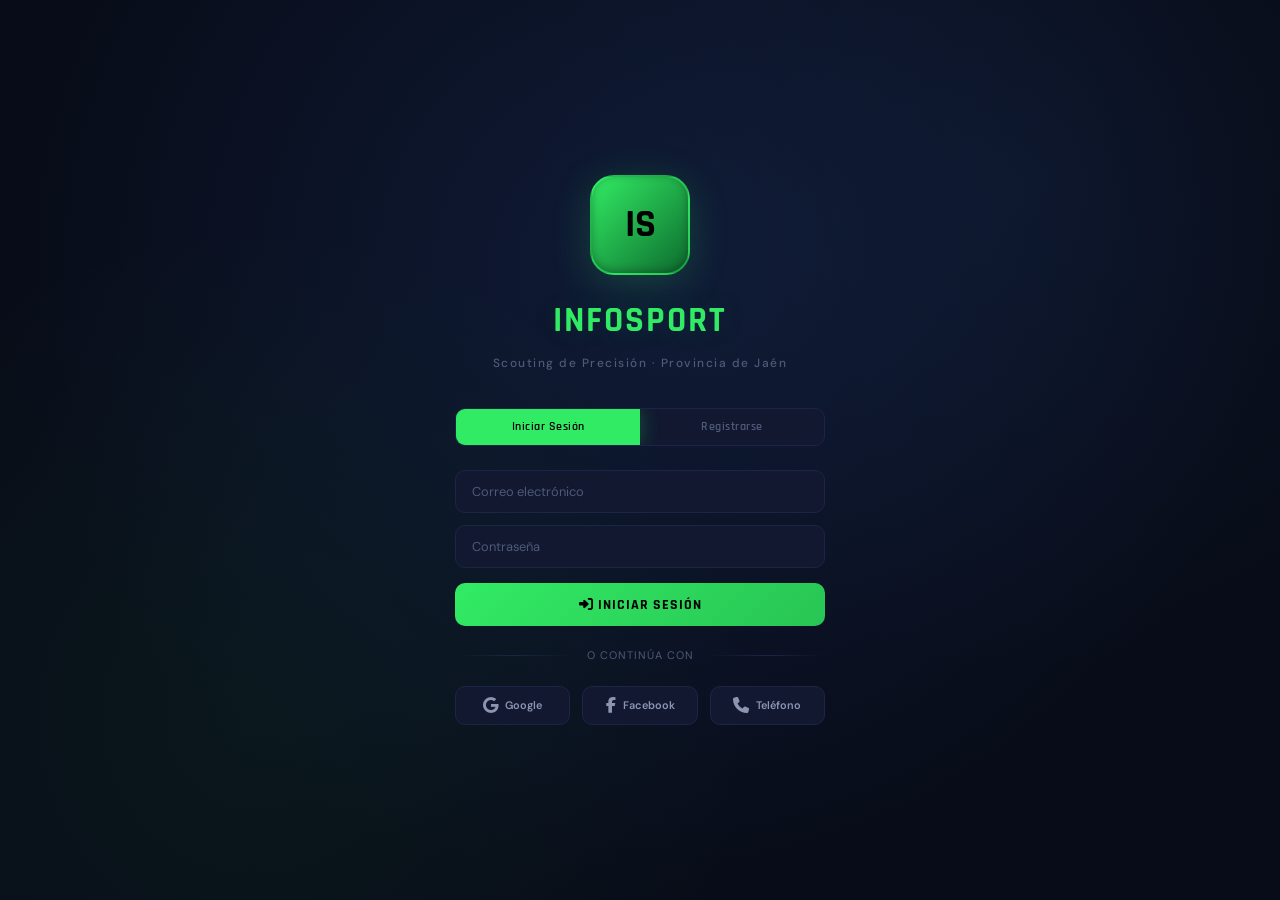
==== commit 2b898acd: "v2.1: Nuevo diseño premium - Rajdhani + DM Sans, colores navy profundo, gradientes, glow effects, me" ====
--- a/index.html
+++ b/index.html
@@ -9,7 +9,7 @@
   <!-- Google Fonts -->
   <link rel="preconnect" href="https://fonts.googleapis.com" />
   <link rel="preconnect" href="https://fonts.gstatic.com" crossorigin />
-  <link href="https://fonts.googleapis.com/css2?family=Inter:wght@400;500;600;700;800;900&display=swap" rel="stylesheet" />
+  <link href="https://fonts.googleapis.com/css2?family=Rajdhani:wght@400;500;600;700&family=DM+Sans:ital,opsz,wght@0,9..40,400;0,9..40,500;0,9..40,600;0,9..40,700;1,9..40,400&display=swap" rel="stylesheet" />
 
   <!-- Font Awesome 6 -->
   <link rel="stylesheet" href="https://cdnjs.cloudflare.com/ajax/libs/font-awesome/6.5.1/css/all.min.css" />
--- a/css/styles.css
+++ b/css/styles.css
@@ -1,917 +1,1389 @@
 /* ============================================
-   InfoSport – Scouting de Precisión v2.0
-   Theme: Black + Green (#32eb64)
-   Professional Football Scouting Platform
+   InfoSport – Scouting de Precisión v2.1
+   Theme: Deep Navy + Neon Green (#32eb64)
+   Fonts: Rajdhani (headings) + DM Sans (body)
+   Premium Sport-Tech Design System
    ============================================ */
 
 /* ---------- CSS Variables ---------- */
 :root {
-  --bg-primary: #000000;
-  --bg-secondary: #0a0a0a;
-  --bg-card: #111111;
-  --bg-card-hover: #1a1a1a;
-  --bg-input: #0d0d0d;
-  --border-color: #1f1f1f;
+  --bg-primary: #080c18;
+  --bg-secondary: #0d1224;
+  --bg-card: #111830;
+  --bg-card-hover: #161f3d;
+  --bg-input: #0e1429;
+  --border-color: #1c2545;
+  --border-glow: #243060;
   --accent: #32eb64;
   --accent-dark: #28c554;
-  --accent-glow: rgba(50, 235, 100, 0.25);
+  --accent-soft: #2ad45a;
+  --accent-glow: rgba(50, 235, 100, 0.3);
+  --accent-glow-lg: rgba(50, 235, 100, 0.15);
   --accent-secondary: #448aff;
   --accent-secondary-glow: rgba(68, 138, 255, 0.25);
   --danger: #ff5252;
   --warning: #ffc107;
   --success: #32eb64;
-  --text-primary: #f0f0f0;
-  --text-secondary: #8a8a8a;
-  --text-muted: #555555;
-  --sidebar-width: 260px;
-  --header-height: 64px;
-  --radius: 12px;
-  --radius-sm: 8px;
-  --shadow: 0 4px 24px rgba(0, 0, 0, 0.5);
-  --shadow-lg: 0 8px 40px rgba(0, 0, 0, 0.7);
-  --transition: 0.25s cubic-bezier(0.4, 0, 0.2, 1);
-  --font: 'Inter', 'Segoe UI', system-ui, -apple-system, sans-serif;
+  --text-primary: #e8ecf4;
+  --text-secondary: #8b95b0;
+  --text-muted: #4e5a78;
+  --sidebar-width: 270px;
+  --header-height: 68px;
+  --radius: 14px;
+  --radius-sm: 10px;
+  --radius-xs: 6px;
+  --shadow: 0 4px 30px rgba(0, 0, 0, 0.4);
+  --shadow-lg: 0 12px 48px rgba(0, 0, 0, 0.55);
+  --shadow-glow: 0 0 40px rgba(50, 235, 100, 0.08);
+  --transition: 0.28s cubic-bezier(0.4, 0, 0.2, 1);
+  --font-heading: 'Rajdhani', 'Segoe UI', system-ui, sans-serif;
+  --font-body: 'DM Sans', 'Segoe UI', system-ui, sans-serif;
 }
 
 /* ---------- Reset & Base ---------- */
-*, *::before, *::after { margin:0; padding:0; box-sizing:border-box; }
-html { font-size:14px; scroll-behavior:smooth; }
+*, *::before, *::after { margin: 0; padding: 0; box-sizing: border-box; }
+html { font-size: 14px; scroll-behavior: smooth; }
 
 body {
-  font-family: var(--font);
+  font-family: var(--font-body);
   background: var(--bg-primary);
   color: var(--text-primary);
   line-height: 1.6;
   min-height: 100vh;
   overflow-x: hidden;
-}
-
-/* Subtle football pitch texture background for the app */
+  -webkit-font-smoothing: antialiased;
+}
+
+/* Football pitch texture — subtle professional background */
 .app-layout {
   background:
-    radial-gradient(ellipse at 50% 0%, rgba(50,235,100,0.03) 0%, transparent 60%),
+    radial-gradient(ellipse at 50% -20%, rgba(50,235,100,0.06) 0%, transparent 55%),
+    radial-gradient(ellipse at 80% 100%, rgba(68,138,255,0.04) 0%, transparent 50%),
     repeating-linear-gradient(
       90deg,
-      transparent 0px,
-      transparent 48px,
-      rgba(50,235,100,0.015) 48px,
-      rgba(50,235,100,0.015) 50px
+      transparent 0px, transparent 60px,
+      rgba(50,235,100,0.012) 60px, rgba(50,235,100,0.012) 62px
     ),
     repeating-linear-gradient(
       0deg,
-      transparent 0px,
-      transparent 48px,
-      rgba(50,235,100,0.015) 48px,
-      rgba(50,235,100,0.015) 50px
+      transparent 0px, transparent 60px,
+      rgba(50,235,100,0.012) 60px, rgba(50,235,100,0.012) 62px
     ),
     var(--bg-primary);
   background-attachment: fixed;
 }
 
-a { color:var(--accent); text-decoration:none; transition:var(--transition); }
-a:hover { color:var(--accent-dark); }
-img { max-width:100%; display:block; }
-button { cursor:pointer; font-family:var(--font); border:none; outline:none; }
-input,select,textarea { font-family:var(--font); outline:none; border:none; }
-
-::-webkit-scrollbar { width:6px; height:6px; }
-::-webkit-scrollbar-track { background:var(--bg-primary); }
-::-webkit-scrollbar-thumb { background:var(--border-color); border-radius:3px; }
-::-webkit-scrollbar-thumb:hover { background:var(--text-muted); }
+a { color: var(--accent); text-decoration: none; transition: var(--transition); }
+a:hover { color: var(--accent-dark); text-shadow: 0 0 12px var(--accent-glow); }
+img { max-width: 100%; display: block; }
+button { cursor: pointer; font-family: var(--font-body); border: none; outline: none; }
+input, select, textarea { font-family: var(--font-body); outline: none; border: none; }
+
+h1, h2, h3, h4, h5, h6, .page-title, .sidebar-brand h1, .auth-logo h1 {
+  font-family: var(--font-heading);
+  letter-spacing: 0.5px;
+}
+
+::-webkit-scrollbar { width: 7px; height: 7px; }
+::-webkit-scrollbar-track { background: var(--bg-primary); }
+::-webkit-scrollbar-thumb { background: var(--border-color); border-radius: 4px; }
+::-webkit-scrollbar-thumb:hover { background: var(--text-muted); }
+
+::selection { background: rgba(50, 235, 100, 0.25); color: #fff; }
 
 /* ============================================
-   AUTH SCREEN (Login / Register)
+   AUTH SCREEN
    ============================================ */
 .auth-screen {
-  position: fixed;
-  inset: 0;
-  z-index: 9999;
-  background: #000000;
-  display: flex;
-  align-items: center;
-  justify-content: center;
+  position: fixed; inset: 0; z-index: 9999;
+  background: radial-gradient(ellipse at 50% 30%, #0f1a35 0%, #080c18 70%);
+  display: flex; align-items: center; justify-content: center;
   flex-direction: column;
   transition: opacity 0.5s ease, visibility 0.5s ease;
 }
-.auth-screen.hidden {
-  opacity: 0;
-  visibility: hidden;
+.auth-screen::before {
+  content: '';
+  position: absolute; inset: 0;
+  background:
+    radial-gradient(circle at 20% 80%, rgba(50,235,100,0.05), transparent 40%),
+    radial-gradient(circle at 80% 20%, rgba(68,138,255,0.05), transparent 40%);
   pointer-events: none;
 }
+.auth-screen.hidden { opacity: 0; visibility: hidden; pointer-events: none; }
 
 .auth-container {
-  width: 100%;
-  max-width: 420px;
-  padding: 2.5rem;
-  text-align: center;
-}
-
-.auth-logo {
-  margin-bottom: 2rem;
-}
+  width: 100%; max-width: 440px; padding: 2.5rem;
+  text-align: center; position: relative; z-index: 1;
+}
+
+.auth-logo { margin-bottom: 2.5rem; }
 .auth-logo .logo-placeholder {
-  width: 90px;
-  height: 90px;
-  margin: 0 auto 1rem;
-  border-radius: 22px;
-  background: linear-gradient(135deg, var(--accent), #1a1a1a);
-  display: flex;
-  align-items: center;
-  justify-content: center;
-  font-size: 2.5rem;
-  font-weight: 900;
-  color: #000;
-  border: 2px solid rgba(50,235,100,0.3);
+  width: 100px; height: 100px;
+  margin: 0 auto 1.25rem;
+  border-radius: 24px;
+  background: linear-gradient(135deg, var(--accent), #0d6b2e);
+  display: flex; align-items: center; justify-content: center;
+  font-size: 2.8rem; font-weight: 700; color: #000;
+  font-family: var(--font-heading);
+  border: 2px solid rgba(50,235,100,0.4);
+  box-shadow: 0 8px 40px rgba(50,235,100,0.2), inset 0 -2px 8px rgba(0,0,0,0.3);
 }
 .auth-logo h1 {
-  font-size: 2rem;
-  font-weight: 900;
-  letter-spacing: -1px;
-  color: var(--accent);
+  font-size: 2.5rem; font-weight: 700;
+  letter-spacing: 2px; color: var(--accent);
+  text-transform: uppercase;
+  text-shadow: 0 0 30px rgba(50,235,100,0.15);
 }
 .auth-logo p {
-  font-size: 0.82rem;
-  color: var(--text-muted);
+  font-size: 0.85rem; color: var(--text-muted);
+  margin-top: 0.35rem; letter-spacing: 1.5px; font-weight: 500;
+}
+
+.auth-tabs {
+  display: flex; margin-bottom: 1.75rem;
+  border-radius: var(--radius-sm); overflow: hidden;
+  border: 1px solid var(--border-color);
+  background: var(--bg-card);
+}
+.auth-tab {
+  flex: 1; padding: 0.75rem;
+  background: transparent; color: var(--text-muted);
+  font-weight: 600; font-size: 0.88rem;
+  font-family: var(--font-heading);
+  letter-spacing: 0.5px;
+  transition: var(--transition);
+}
+.auth-tab.active {
+  background: var(--accent); color: #000;
+  box-shadow: 0 0 20px var(--accent-glow);
+}
+.auth-tab:hover:not(.active) { color: var(--text-secondary); }
+
+.auth-form { display: flex; flex-direction: column; gap: 0.85rem; }
+.auth-form input, .auth-form select {
+  width: 100%; padding: 0.85rem 1.15rem;
+  background: var(--bg-card); border: 1px solid var(--border-color);
+  border-radius: var(--radius-sm); color: var(--text-primary);
+  font-size: 0.92rem; transition: var(--transition);
+}
+.auth-form input::placeholder { color: var(--text-muted); }
+.auth-form input:focus, .auth-form select:focus {
+  border-color: var(--accent);
+  box-shadow: 0 0 0 3px var(--accent-glow), 0 0 20px rgba(50,235,100,0.06);
+  background: var(--bg-card-hover);
+}
+.auth-form select { cursor: pointer; }
+.auth-form select option { background: var(--bg-secondary); }
+
+.auth-btn {
+  width: 100%; padding: 0.9rem;
+  background: linear-gradient(135deg, var(--accent), var(--accent-dark));
+  color: #000; font-weight: 700; font-size: 1rem;
+  font-family: var(--font-heading);
+  letter-spacing: 1px; text-transform: uppercase;
+  border-radius: var(--radius-sm); transition: var(--transition);
   margin-top: 0.25rem;
 }
-
-.auth-tabs {
-  display: flex;
-  margin-bottom: 1.5rem;
-  border-radius: var(--radius-sm);
-  overflow: hidden;
-  border: 1px solid var(--border-color);
-}
-.auth-tab {
-  flex: 1;
-  padding: 0.7rem;
-  background: transparent;
-  color: var(--text-muted);
-  font-weight: 600;
-  font-size: 0.85rem;
-  transition: var(--transition);
-}
-.auth-tab.active {
-  background: var(--accent);
-  color: #000;
-}
-
-.auth-form { display:flex; flex-direction:column; gap:0.75rem; }
-.auth-form input {
-  width: 100%;
-  padding: 0.75rem 1rem;
-  background: #111;
-  border: 1px solid var(--border-color);
-  border-radius: var(--radius-sm);
-  color: var(--text-primary);
-  font-size: 0.9rem;
-  transition: var(--transition);
-}
-.auth-form input::placeholder { color:var(--text-muted); }
-.auth-form input:focus {
-  border-color: var(--accent);
-  box-shadow: 0 0 0 3px var(--accent-glow);
-}
-
-.auth-btn {
-  width: 100%;
-  padding: 0.8rem;
-  background: var(--accent);
-  color: #000;
-  font-weight: 700;
-  font-size: 0.95rem;
-  border-radius: var(--radius-sm);
-  transition: var(--transition);
-  margin-top: 0.25rem;
-}
 .auth-btn:hover {
-  background: var(--accent-dark);
-  box-shadow: 0 0 30px var(--accent-glow);
+  background: linear-gradient(135deg, var(--accent-dark), var(--accent));
+  box-shadow: 0 0 35px var(--accent-glow), 0 4px 20px rgba(0,0,0,0.3);
+  transform: translateY(-1px);
 }
 
 .auth-divider {
-  display: flex;
-  align-items: center;
-  gap: 1rem;
-  margin: 1.25rem 0;
-  color: var(--text-muted);
-  font-size: 0.75rem;
+  display: flex; align-items: center; gap: 1rem;
+  margin: 1.5rem 0; color: var(--text-muted);
+  font-size: 0.78rem; text-transform: uppercase; letter-spacing: 1px;
 }
 .auth-divider::before, .auth-divider::after {
-  content:''; flex:1; height:1px; background:var(--border-color);
-}
-
-.auth-social { display:flex; gap:0.75rem; }
+  content: ''; flex: 1; height: 1px;
+  background: linear-gradient(90deg, transparent, var(--border-color), transparent);
+}
+
+.auth-social { display: flex; gap: 0.85rem; }
 .auth-social-btn {
-  flex: 1;
-  padding: 0.7rem;
-  background: #111;
-  border: 1px solid var(--border-color);
-  border-radius: var(--radius-sm);
-  color: var(--text-secondary);
-  font-size: 1.1rem;
-  display: flex;
-  align-items: center;
-  justify-content: center;
-  gap: 0.5rem;
-  transition: var(--transition);
+  flex: 1; padding: 0.75rem;
+  background: var(--bg-card); border: 1px solid var(--border-color);
+  border-radius: var(--radius-sm); color: var(--text-secondary);
+  font-size: 1.15rem; display: flex; align-items: center;
+  justify-content: center; gap: 0.5rem; transition: var(--transition);
 }
 .auth-social-btn:hover {
-  border-color: var(--accent);
-  color: var(--accent);
-}
-.auth-social-btn span { font-size:0.75rem; font-weight:600; }
+  border-color: var(--accent); color: var(--accent);
+  box-shadow: 0 0 20px rgba(50,235,100,0.08);
+  background: var(--bg-card-hover);
+}
+.auth-social-btn span { font-size: 0.78rem; font-weight: 600; }
 
 /* ============================================
    LAYOUT
    ============================================ */
-.app-layout { display:flex; min-height:100vh; }
+.app-layout { display: flex; min-height: 100vh; }
 
 /* ---------- Sidebar ---------- */
 .sidebar {
-  position:fixed; top:0; left:0;
-  width:var(--sidebar-width); height:100vh;
-  background: var(--bg-secondary);
-  border-right:1px solid var(--border-color);
-  display:flex; flex-direction:column;
-  z-index:100;
-  transition:transform var(--transition);
+  position: fixed; top: 0; left: 0;
+  width: var(--sidebar-width); height: 100vh;
+  background: linear-gradient(180deg, #0d1228 0%, #091020 100%);
+  border-right: 1px solid var(--border-color);
+  display: flex; flex-direction: column;
+  z-index: 100; transition: transform var(--transition);
 }
 
 .sidebar-brand {
-  height:var(--header-height);
-  display:flex; align-items:center;
-  padding:0 1.5rem;
-  border-bottom:1px solid var(--border-color);
-  gap:0.75rem;
+  height: var(--header-height);
+  display: flex; align-items: center;
+  padding: 0 1.5rem;
+  border-bottom: 1px solid var(--border-color);
+  gap: 0.85rem;
+  background: linear-gradient(135deg, rgba(50,235,100,0.04), transparent);
 }
 .sidebar-brand .logo-icon {
-  width:36px; height:36px;
-  border-radius:10px;
-  overflow: hidden;
-  display:flex; align-items:center; justify-content:center;
-  flex-shrink:0;
-  background: linear-gradient(135deg, var(--accent), #1a1a1a);
-  font-size:1.1rem; font-weight:900; color:#000;
-}
-.sidebar-brand .logo-icon img {
-  width:100%; height:100%; object-fit:cover;
-}
+  width: 40px; height: 40px;
+  border-radius: 12px; overflow: hidden;
+  display: flex; align-items: center; justify-content: center;
+  flex-shrink: 0;
+  background: linear-gradient(135deg, var(--accent), #0d6b2e);
+  font-size: 1.15rem; font-weight: 700; color: #000;
+  font-family: var(--font-heading);
+  box-shadow: 0 2px 12px rgba(50,235,100,0.2);
+}
+.sidebar-brand .logo-icon img { width: 100%; height: 100%; object-fit: cover; }
 .sidebar-brand h1 {
-  font-size:1.25rem; font-weight:800; letter-spacing:-0.5px;
+  font-size: 1.35rem; font-weight: 700; letter-spacing: 1.5px;
+  color: var(--accent); text-transform: uppercase;
+}
+
+.sidebar-nav { flex: 1; padding: 1.25rem 0; overflow-y: auto; }
+
+.nav-section-label {
+  padding: 1rem 1.5rem 0.5rem;
+  font-size: 0.6rem; font-weight: 700;
+  font-family: var(--font-heading);
+  text-transform: uppercase; letter-spacing: 2.5px;
+  color: var(--text-muted);
+}
+
+.nav-item {
+  display: flex; align-items: center; gap: 0.85rem;
+  padding: 0.75rem 1.5rem; margin: 0 0.75rem;
+  color: var(--text-secondary); font-size: 0.92rem; font-weight: 500;
+  cursor: pointer; transition: var(--transition);
+  position: relative; border-radius: var(--radius-sm);
+}
+.nav-item:hover {
+  color: var(--text-primary);
+  background: rgba(50,235,100,0.04);
+}
+.nav-item.active {
   color: var(--accent);
-}
-
-.sidebar-nav { flex:1; padding:1rem 0; overflow-y:auto; }
-
-.nav-section-label {
-  padding:0.75rem 1.5rem 0.5rem;
-  font-size:0.65rem; font-weight:700;
-  text-transform:uppercase; letter-spacing:1.5px;
-  color:var(--text-muted);
-}
-
-.nav-item {
-  display:flex; align-items:center; gap:0.75rem;
-  padding:0.7rem 1.5rem;
-  color:var(--text-secondary); font-size:0.9rem; font-weight:500;
-  cursor:pointer; transition:var(--transition);
-  position:relative; border-left:3px solid transparent;
-}
-.nav-item:hover { color:var(--text-primary); background:rgba(255,255,255,0.02); }
-.nav-item.active { color:var(--accent); background:rgba(50,235,100,0.06); border-left-color:var(--accent); }
-.nav-item i { width:20px; text-align:center; font-size:1rem; }
+  background: rgba(50,235,100,0.08);
+  box-shadow: inset 3px 0 0 var(--accent);
+  font-weight: 600;
+}
+.nav-item i { width: 22px; text-align: center; font-size: 1.05rem; }
 .nav-item .nav-badge {
-  margin-left:auto; background:var(--accent); color:#000;
-  font-size:0.65rem; font-weight:700; padding:2px 7px; border-radius:10px;
-}
-
-.sidebar-footer { padding:1rem 1.5rem; border-top:1px solid var(--border-color); }
-.sidebar-footer .user-card { display:flex; align-items:center; gap:0.75rem; }
+  margin-left: auto;
+  background: linear-gradient(135deg, var(--accent), var(--accent-dark));
+  color: #000; font-size: 0.65rem; font-weight: 700;
+  font-family: var(--font-heading);
+  padding: 2px 9px; border-radius: 10px;
+  box-shadow: 0 0 10px rgba(50,235,100,0.15);
+}
+
+.sidebar-footer { padding: 1.15rem 1.5rem; border-top: 1px solid var(--border-color); }
+.sidebar-footer .user-card { display: flex; align-items: center; gap: 0.85rem; }
 .sidebar-footer .user-avatar {
-  width:36px; height:36px; border-radius:50%;
-  background:linear-gradient(135deg, var(--accent), #1a1a1a);
-  display:flex; align-items:center; justify-content:center;
-  font-weight:700; font-size:0.85rem; color:#000; flex-shrink:0;
-}
-.sidebar-footer .user-info { flex:1; min-width:0; }
-.sidebar-footer .user-name { font-size:0.85rem; font-weight:600; color:var(--text-primary); white-space:nowrap; overflow:hidden; text-overflow:ellipsis; }
-.sidebar-footer .user-role { font-size:0.7rem; color:var(--text-muted); }
+  width: 40px; height: 40px; border-radius: 50%;
+  background: linear-gradient(135deg, var(--accent), #0d6b2e);
+  display: flex; align-items: center; justify-content: center;
+  font-weight: 700; font-size: 0.9rem; color: #000;
+  font-family: var(--font-heading);
+  flex-shrink: 0; box-shadow: 0 2px 10px rgba(50,235,100,0.15);
+}
+.sidebar-footer .user-info { flex: 1; min-width: 0; }
+.sidebar-footer .user-name {
+  font-size: 0.88rem; font-weight: 600; color: var(--text-primary);
+  white-space: nowrap; overflow: hidden; text-overflow: ellipsis;
+}
+.sidebar-footer .user-role { font-size: 0.72rem; color: var(--text-muted); }
 
 /* ---------- Main Content ---------- */
-.main-content { margin-left:var(--sidebar-width); flex:1; min-height:100vh; display:flex; flex-direction:column; }
+.main-content {
+  margin-left: var(--sidebar-width); flex: 1;
+  min-height: 100vh; display: flex; flex-direction: column;
+}
 
 /* ---------- Header ---------- */
 .top-header {
-  height:var(--header-height);
-  background:var(--bg-secondary);
-  border-bottom:1px solid var(--border-color);
-  display:flex; align-items:center; justify-content:space-between;
-  padding:0 2rem; position:sticky; top:0; z-index:50;
-}
-.header-left { display:flex; align-items:center; gap:1rem; }
-.hamburger { display:none; background:none; color:var(--text-secondary); font-size:1.25rem; padding:0.25rem; }
-
-.header-search { position:relative; }
+  height: var(--header-height);
+  background: rgba(13, 18, 36, 0.85);
+  backdrop-filter: blur(16px); -webkit-backdrop-filter: blur(16px);
+  border-bottom: 1px solid var(--border-color);
+  display: flex; align-items: center; justify-content: space-between;
+  padding: 0 2rem; position: sticky; top: 0; z-index: 50;
+}
+.header-left { display: flex; align-items: center; gap: 1rem; }
+.hamburger {
+  display: none; background: none;
+  color: var(--text-secondary); font-size: 1.3rem; padding: 0.25rem;
+}
+
+.header-search { position: relative; }
 .header-search input {
-  width:320px; padding:0.55rem 1rem 0.55rem 2.5rem;
-  background:var(--bg-input); border:1px solid var(--border-color);
-  border-radius:var(--radius-sm); color:var(--text-primary); font-size:0.85rem;
-  transition:var(--transition);
-}
-.header-search input::placeholder { color:var(--text-muted); }
-.header-search input:focus { border-color:var(--accent); box-shadow:0 0 0 3px var(--accent-glow); }
-.header-search i { position:absolute; left:0.85rem; top:50%; transform:translateY(-50%); color:var(--text-muted); font-size:0.85rem; }
-
-.header-right { display:flex; align-items:center; gap:0.75rem; }
+  width: 340px; padding: 0.6rem 1rem 0.6rem 2.6rem;
+  background: var(--bg-card); border: 1px solid var(--border-color);
+  border-radius: 50px; color: var(--text-primary); font-size: 0.88rem;
+  transition: var(--transition);
+}
+.header-search input::placeholder { color: var(--text-muted); }
+.header-search input:focus {
+  border-color: var(--accent);
+  box-shadow: 0 0 0 3px var(--accent-glow), 0 0 20px rgba(50,235,100,0.05);
+  background: var(--bg-card-hover);
+  width: 400px;
+}
+.header-search i {
+  position: absolute; left: 1rem; top: 50%; transform: translateY(-50%);
+  color: var(--text-muted); font-size: 0.88rem;
+}
+
+.header-right { display: flex; align-items: center; gap: 0.85rem; }
 .header-btn {
-  width:38px; height:38px; border-radius:var(--radius-sm);
-  background:var(--bg-input); border:1px solid var(--border-color);
-  color:var(--text-secondary); display:flex; align-items:center; justify-content:center;
-  font-size:1rem; transition:var(--transition); position:relative;
-}
-.header-btn:hover { border-color:var(--accent); color:var(--accent); }
+  width: 42px; height: 42px; border-radius: 50%;
+  background: var(--bg-card); border: 1px solid var(--border-color);
+  color: var(--text-secondary); display: flex; align-items: center; justify-content: center;
+  font-size: 1.05rem; transition: var(--transition); position: relative;
+}
+.header-btn:hover {
+  border-color: var(--accent); color: var(--accent);
+  box-shadow: 0 0 20px rgba(50,235,100,0.1);
+  background: var(--bg-card-hover);
+}
 .header-btn .notif-dot {
-  position:absolute; width:8px; height:8px;
-  background:var(--danger); border-radius:50%; top:6px; right:6px;
+  position: absolute; width: 9px; height: 9px;
+  background: var(--danger); border-radius: 50%;
+  top: 8px; right: 8px;
+  box-shadow: 0 0 8px rgba(255,82,82,0.5);
+  animation: pulse-dot 2s infinite;
+}
+@keyframes pulse-dot {
+  0%, 100% { box-shadow: 0 0 4px rgba(255,82,82,0.4); }
+  50% { box-shadow: 0 0 12px rgba(255,82,82,0.7); }
 }
 
 /* ---------- Page Content ---------- */
-.page-content { flex:1; padding:2rem; }
-.page-title { font-size:1.5rem; font-weight:800; margin-bottom:0.25rem; letter-spacing:-0.5px; }
-.page-subtitle { color:var(--text-secondary); font-size:0.9rem; margin-bottom:1.5rem; }
-
-.view-section { display:none; }
-.view-section.active { display:block; }
+.page-content { flex: 1; padding: 2rem 2.5rem; }
+
+.page-title {
+  font-family: var(--font-heading);
+  font-size: 1.75rem; font-weight: 700;
+  letter-spacing: 1px; margin-bottom: 0.3rem;
+  text-transform: uppercase;
+}
+
+.page-subtitle {
+  color: var(--text-secondary); font-size: 0.92rem;
+  margin-bottom: 2rem; line-height: 1.5;
+}
+
+.view-section { display: none; }
+.view-section.active { display: block; animation: fadeInView 0.35s ease; }
+@keyframes fadeInView {
+  from { opacity: 0; transform: translateY(8px); }
+  to { opacity: 1; transform: translateY(0); }
+}
 
 /* ---------- Stats Row ---------- */
-.stats-row { display:grid; grid-template-columns:repeat(auto-fit, minmax(220px,1fr)); gap:1rem; margin-bottom:2rem; }
+.stats-row {
+  display: grid; grid-template-columns: repeat(auto-fit, minmax(230px, 1fr));
+  gap: 1.15rem; margin-bottom: 2rem;
+}
 .stat-card {
-  background:var(--bg-card); border:1px solid var(--border-color);
-  border-radius:var(--radius); padding:1.25rem;
-  display:flex; align-items:center; gap:1rem; transition:var(--transition);
-}
-.stat-card:hover { border-color:var(--accent); transform:translateY(-2px); box-shadow:var(--shadow); }
+  background: linear-gradient(135deg, var(--bg-card) 0%, var(--bg-card-hover) 100%);
+  border: 1px solid var(--border-color);
+  border-radius: var(--radius); padding: 1.35rem;
+  display: flex; align-items: center; gap: 1.15rem;
+  transition: var(--transition); position: relative; overflow: hidden;
+}
+.stat-card::before {
+  content: ''; position: absolute; top: 0; left: 0; right: 0; height: 2px;
+  background: linear-gradient(90deg, transparent, var(--accent), transparent);
+  opacity: 0; transition: var(--transition);
+}
+.stat-card:hover {
+  border-color: var(--border-glow);
+  transform: translateY(-3px);
+  box-shadow: var(--shadow), var(--shadow-glow);
+}
+.stat-card:hover::before { opacity: 1; }
+
 .stat-icon {
-  width:48px; height:48px; border-radius:12px;
-  display:flex; align-items:center; justify-content:center; font-size:1.2rem; flex-shrink:0;
-}
-.stat-icon.green { background:rgba(50,235,100,0.12); color:var(--accent); }
-.stat-icon.blue { background:rgba(68,138,255,0.12); color:var(--accent-secondary); }
-.stat-icon.orange { background:rgba(255,193,7,0.12); color:var(--warning); }
-.stat-icon.red { background:rgba(255,82,82,0.12); color:var(--danger); }
-
-.stat-info h3 { font-size:1.5rem; font-weight:800; line-height:1.2; }
-.stat-info p { font-size:0.78rem; color:var(--text-secondary); }
-.stat-info .stat-trend { font-size:0.7rem; font-weight:600; margin-top:0.15rem; }
-.stat-trend.up { color:var(--accent); }
-.stat-trend.down { color:var(--danger); }
+  width: 52px; height: 52px; border-radius: 14px;
+  display: flex; align-items: center; justify-content: center;
+  font-size: 1.3rem; flex-shrink: 0;
+}
+.stat-icon.green { background: rgba(50,235,100,0.1); color: var(--accent); box-shadow: 0 0 20px rgba(50,235,100,0.06); }
+.stat-icon.blue { background: rgba(68,138,255,0.1); color: var(--accent-secondary); box-shadow: 0 0 20px rgba(68,138,255,0.06); }
+.stat-icon.orange { background: rgba(255,193,7,0.1); color: var(--warning); box-shadow: 0 0 20px rgba(255,193,7,0.06); }
+.stat-icon.red { background: rgba(255,82,82,0.1); color: var(--danger); box-shadow: 0 0 20px rgba(255,82,82,0.06); }
+
+.stat-info h3 {
+  font-family: var(--font-heading); font-size: 1.65rem;
+  font-weight: 700; line-height: 1.1; letter-spacing: 0.5px;
+}
+.stat-info p { font-size: 0.8rem; color: var(--text-secondary); margin-top: 0.1rem; }
+.stat-info .stat-trend { font-size: 0.72rem; font-weight: 600; margin-top: 0.2rem; }
+.stat-trend.up { color: var(--accent); }
+.stat-trend.down { color: var(--danger); }
+
+/* ---------- Section Cards ---------- */
+.section-card {
+  background: var(--bg-card); border: 1px solid var(--border-color);
+  border-radius: var(--radius); margin-bottom: 1.35rem;
+  overflow: hidden; transition: var(--transition);
+}
+.section-card:hover { border-color: var(--border-glow); }
+.section-card-header {
+  padding: 1.1rem 1.35rem;
+  border-bottom: 1px solid var(--border-color);
+  display: flex; align-items: center; justify-content: space-between;
+  background: linear-gradient(135deg, rgba(50,235,100,0.02), transparent);
+}
+.section-card-header h3 {
+  font-family: var(--font-heading); font-size: 1.05rem;
+  font-weight: 700; display: flex; align-items: center; gap: 0.6rem;
+  letter-spacing: 0.5px; text-transform: uppercase;
+}
+.section-card-header h3 i { color: var(--accent); }
+.section-card-body { padding: 1.35rem; }
 
 /* ---------- Filter Bar ---------- */
 .filter-bar {
-  background:var(--bg-card); border:1px solid var(--border-color);
-  border-radius:var(--radius); padding:1.25rem; margin-bottom:1.5rem;
+  background: linear-gradient(135deg, var(--bg-card), var(--bg-card-hover));
+  border: 1px solid var(--border-color);
+  border-radius: var(--radius); padding: 1.5rem; margin-bottom: 1.75rem;
 }
 .filter-bar-title {
-  font-size:0.75rem; font-weight:700; text-transform:uppercase;
-  letter-spacing:1px; color:var(--text-muted); margin-bottom:1rem;
-  display:flex; align-items:center; gap:0.5rem;
-}
-.filter-bar-title i { color:var(--accent); }
-
-.filter-grid { display:grid; grid-template-columns:repeat(auto-fill,minmax(180px,1fr)); gap:0.75rem; }
+  font-family: var(--font-heading);
+  font-size: 0.85rem; font-weight: 700; text-transform: uppercase;
+  letter-spacing: 2px; color: var(--text-muted); margin-bottom: 1.15rem;
+  display: flex; align-items: center; gap: 0.6rem;
+}
+.filter-bar-title i { color: var(--accent); font-size: 1rem; }
+
+.filter-grid {
+  display: grid;
+  grid-template-columns: repeat(auto-fill, minmax(185px, 1fr));
+  gap: 0.85rem;
+}
 .filter-group label {
-  display:block; font-size:0.7rem; font-weight:600;
-  color:var(--text-secondary); margin-bottom:0.3rem;
-  text-transform:uppercase; letter-spacing:0.5px;
+  display: block; font-size: 0.7rem; font-weight: 600;
+  font-family: var(--font-heading);
+  color: var(--text-secondary); margin-bottom: 0.35rem;
+  text-transform: uppercase; letter-spacing: 1px;
 }
 .filter-group select, .filter-group input {
-  width:100%; padding:0.5rem 0.75rem;
-  background:var(--bg-input); border:1px solid var(--border-color);
-  border-radius:var(--radius-sm); color:var(--text-primary); font-size:0.82rem;
-  transition:var(--transition);
-}
-.filter-group select:focus, .filter-group input:focus { border-color:var(--accent); box-shadow:0 0 0 3px var(--accent-glow); }
-.filter-group select option { background:var(--bg-secondary); }
-.filter-actions { display:flex; gap:0.75rem; margin-top:1rem; }
+  width: 100%; padding: 0.55rem 0.85rem;
+  background: var(--bg-input); border: 1px solid var(--border-color);
+  border-radius: var(--radius-sm); color: var(--text-primary);
+  font-size: 0.85rem; transition: var(--transition);
+}
+.filter-group select:focus, .filter-group input:focus {
+  border-color: var(--accent);
+  box-shadow: 0 0 0 3px var(--accent-glow);
+  background: var(--bg-card-hover);
+}
+.filter-group select option { background: var(--bg-secondary); }
+.filter-actions { display: flex; gap: 0.85rem; margin-top: 1.15rem; }
 
 /* ---------- Buttons ---------- */
 .btn {
-  display:inline-flex; align-items:center; gap:0.5rem;
-  padding:0.6rem 1.25rem; border-radius:var(--radius-sm);
-  font-size:0.82rem; font-weight:600; transition:var(--transition); border:1px solid transparent;
-}
-.btn-primary { background:var(--accent); color:#000; }
-.btn-primary:hover { background:var(--accent-dark); box-shadow:0 0 20px var(--accent-glow); }
-.btn-secondary { background:transparent; border-color:var(--border-color); color:var(--text-secondary); }
-.btn-secondary:hover { border-color:var(--text-secondary); color:var(--text-primary); }
-.btn-outline-accent { background:transparent; border:1px solid var(--accent); color:var(--accent); }
-.btn-outline-accent:hover { background:var(--accent); color:#000; }
-.btn-blue { background:var(--accent-secondary); color:#fff; }
-.btn-blue:hover { box-shadow:0 0 20px var(--accent-secondary-glow); }
-.btn-danger { background:var(--danger); color:#fff; }
-.btn-sm { padding:0.4rem 0.85rem; font-size:0.75rem; }
-.btn-lg { padding:0.75rem 1.75rem; font-size:0.95rem; }
+  display: inline-flex; align-items: center; gap: 0.5rem;
+  padding: 0.65rem 1.35rem; border-radius: var(--radius-sm);
+  font-size: 0.85rem; font-weight: 600; transition: var(--transition);
+  border: 1px solid transparent;
+  font-family: var(--font-heading); letter-spacing: 0.5px;
+}
+.btn-primary {
+  background: linear-gradient(135deg, var(--accent), var(--accent-dark));
+  color: #000;
+}
+.btn-primary:hover {
+  box-shadow: 0 0 25px var(--accent-glow), 0 4px 15px rgba(0,0,0,0.3);
+  transform: translateY(-1px);
+}
+.btn-secondary { background: transparent; border-color: var(--border-color); color: var(--text-secondary); }
+.btn-secondary:hover { border-color: var(--text-secondary); color: var(--text-primary); }
+.btn-success { background: linear-gradient(135deg, var(--accent), var(--accent-dark)); color: #000; }
+.btn-outline-accent { background: transparent; border: 1px solid var(--accent); color: var(--accent); }
+.btn-outline-accent:hover { background: var(--accent); color: #000; }
+.btn-blue { background: linear-gradient(135deg, var(--accent-secondary), #3370e0); color: #fff; }
+.btn-blue:hover { box-shadow: 0 0 25px var(--accent-secondary-glow); }
+.btn-danger { background: linear-gradient(135deg, var(--danger), #d63030); color: #fff; }
+.btn-sm { padding: 0.45rem 0.95rem; font-size: 0.78rem; }
+.btn-lg { padding: 0.8rem 1.85rem; font-size: 1rem; }
+
+/* ---------- Toggle Switch ---------- */
+.toggle-switch { position: relative; display: flex; align-items: center; gap: 0.6rem; cursor: pointer; }
+.toggle-switch input { display: none; }
+.toggle-slider {
+  width: 46px; height: 24px; background: var(--border-color);
+  border-radius: 12px; position: relative; transition: var(--transition);
+}
+.toggle-slider::before {
+  content: ''; position: absolute; width: 18px; height: 18px;
+  background: var(--text-secondary); border-radius: 50%; top: 3px; left: 3px;
+  transition: var(--transition);
+}
+.toggle-switch input:checked + .toggle-slider {
+  background: var(--accent);
+  box-shadow: 0 0 12px rgba(50,235,100,0.3);
+}
+.toggle-switch input:checked + .toggle-slider::before { transform: translateX(22px); background: #000; }
+.toggle-label { font-size: 0.8rem; font-weight: 600; color: var(--text-secondary); }
 
 /* ---------- Player Card Grid ---------- */
-.players-grid { display:grid; grid-template-columns:repeat(auto-fill,minmax(320px,1fr)); gap:1.25rem; }
+.players-grid {
+  display: grid;
+  grid-template-columns: repeat(auto-fill, minmax(340px, 1fr));
+  gap: 1.35rem;
+}
+
 .player-card {
-  background:var(--bg-card); border:1px solid var(--border-color);
-  border-radius:var(--radius); overflow:hidden;
-  transition:var(--transition); cursor:pointer; position:relative;
-}
-.player-card:hover { border-color:var(--accent); transform:translateY(-3px); box-shadow:var(--shadow-lg); }
+  background: linear-gradient(145deg, var(--bg-card) 0%, #131a34 100%);
+  border: 1px solid var(--border-color);
+  border-radius: var(--radius); overflow: hidden;
+  transition: var(--transition); cursor: pointer; position: relative;
+}
+.player-card::after {
+  content: ''; position: absolute; top: 0; left: 0; right: 0; height: 3px;
+  background: linear-gradient(90deg, var(--accent), var(--accent-secondary));
+  opacity: 0; transition: var(--transition);
+}
+.player-card:hover {
+  border-color: var(--accent);
+  transform: translateY(-4px);
+  box-shadow: var(--shadow-lg), 0 0 30px rgba(50,235,100,0.06);
+}
+.player-card:hover::after { opacity: 1; }
 
 .player-card-header {
-  display:flex; align-items:center; gap:1rem;
-  padding:1.25rem;
-  background:linear-gradient(135deg, rgba(50,235,100,0.04), rgba(68,138,255,0.02));
+  display: flex; align-items: center; gap: 1rem;
+  padding: 1.35rem 1.35rem 0.85rem;
+  background: linear-gradient(135deg, rgba(50,235,100,0.05), rgba(68,138,255,0.03));
 }
 .player-avatar {
-  width:64px; height:64px; border-radius:50%;
-  border:2px solid var(--accent); object-fit:cover;
-  background:var(--bg-secondary); display:flex; align-items:center; justify-content:center;
-  font-size:1.5rem; font-weight:800; color:var(--accent); flex-shrink:0; overflow:hidden;
-}
-.player-avatar img { width:100%; height:100%; object-fit:cover; }
-
-.player-main-info { flex:1; min-width:0; }
-.player-name { font-size:1.1rem; font-weight:700; line-height:1.2; margin-bottom:0.15rem; }
-.player-position { font-size:0.82rem; color:var(--accent); font-weight:600; }
-.player-meta-row { display:flex; gap:0.5rem; margin-top:0.35rem; flex-wrap:wrap; }
-.meta-tag {
-  font-size:0.68rem; padding:2px 8px; border-radius:4px;
-  background:rgba(255,255,255,0.04); color:var(--text-secondary); font-weight:500;
-}
-
-.player-card-body { padding:0 1.25rem 1.25rem; }
-.player-stats-mini { display:grid; grid-template-columns:repeat(4,1fr); gap:0.5rem; margin-bottom:1rem; }
-.mini-stat { text-align:center; padding:0.6rem 0.25rem; background:var(--bg-input); border-radius:var(--radius-sm); }
-.mini-stat .val { font-size:1.1rem; font-weight:800; color:var(--text-primary); display:block; }
-.mini-stat .lbl { font-size:0.6rem; color:var(--text-muted); text-transform:uppercase; letter-spacing:0.5px; }
+  width: 60px; height: 60px; border-radius: 50%;
+  border: 2px solid var(--accent);
+  background: linear-gradient(135deg, #111830, #0d1020);
+  display: flex; align-items: center; justify-content: center;
+  font-family: var(--font-heading);
+  font-size: 1.5rem; font-weight: 700; color: var(--accent);
+  flex-shrink: 0; overflow: hidden;
+  box-shadow: 0 0 15px rgba(50,235,100,0.1);
+}
+.player-avatar img { width: 100%; height: 100%; object-fit: cover; }
+
+.player-header-info { flex: 1; min-width: 0; }
+.player-header-info h3 {
+  font-family: var(--font-heading);
+  font-size: 1.15rem; font-weight: 700;
+  line-height: 1.2; margin-bottom: 0.15rem;
+  letter-spacing: 0.3px;
+}
+.player-club {
+  font-size: 0.8rem; color: var(--text-secondary);
+  display: flex; align-items: center; gap: 0.35rem;
+}
+
+.player-position {
+  padding: 0.3rem 0.65rem; border-radius: var(--radius-xs);
+  font-family: var(--font-heading); font-size: 0.82rem;
+  font-weight: 700; color: #fff; letter-spacing: 0.5px;
+  text-shadow: 0 1px 2px rgba(0,0,0,0.4);
+  flex-shrink: 0;
+}
+
+.player-card-body { padding: 0 1.35rem 1.15rem; }
+
+.player-meta {
+  display: flex; flex-wrap: wrap; gap: 0.5rem;
+  margin-bottom: 1rem; margin-top: 0.5rem;
+}
+.player-meta span {
+  font-size: 0.72rem; padding: 3px 10px;
+  border-radius: 20px; background: rgba(50,235,100,0.06);
+  border: 1px solid rgba(50,235,100,0.08);
+  color: var(--text-secondary); font-weight: 500;
+  display: flex; align-items: center; gap: 0.3rem;
+}
+.player-meta span i { font-size: 0.65rem; color: var(--accent); opacity: 0.7; }
+
+.player-stats-row {
+  display: grid; grid-template-columns: repeat(4, 1fr);
+  gap: 0.5rem; margin-bottom: 0.85rem;
+}
+.player-stat {
+  text-align: center; padding: 0.65rem 0.25rem;
+  background: var(--bg-input); border-radius: var(--radius-sm);
+  border: 1px solid rgba(255,255,255,0.03);
+}
+.player-stat strong {
+  font-family: var(--font-heading);
+  font-size: 1.15rem; font-weight: 700; color: var(--text-primary); display: block;
+}
+.player-stat span {
+  font-size: 0.6rem; color: var(--text-muted); text-transform: uppercase;
+  letter-spacing: 0.5px; font-weight: 600;
+  font-family: var(--font-heading);
+}
+
+.sello {
+  display: inline-flex; align-items: center; gap: 0.35rem;
+  font-size: 0.72rem; font-weight: 700; padding: 4px 12px;
+  border-radius: 20px;
+  font-family: var(--font-heading); letter-spacing: 0.5px;
+}
+.sello.gold {
+  background: rgba(255,193,7,0.12); color: var(--warning);
+  border: 1px solid rgba(255,193,7,0.25);
+  box-shadow: 0 0 12px rgba(255,193,7,0.06);
+}
+.sello.silver {
+  background: rgba(136,146,176,0.1); color: var(--text-secondary);
+  border: 1px solid rgba(136,146,176,0.2);
+}
+.sello.none { display: none; }
 
 .player-card-footer {
-  display:flex; align-items:center; justify-content:space-between;
-  padding:0.75rem 1.25rem; border-top:1px solid var(--border-color);
-  background:rgba(0,0,0,0.2);
-}
-.availability-badge { font-size:0.7rem; font-weight:600; display:flex; align-items:center; gap:0.4rem; }
-.availability-badge .dot { width:8px; height:8px; border-radius:50%; }
-.availability-badge .dot.available { background:var(--accent); box-shadow:0 0 6px var(--accent-glow); }
-.availability-badge .dot.unavailable { background:var(--text-muted); }
-
-.sello-badge { display:flex; align-items:center; gap:0.3rem; font-size:0.7rem; font-weight:700; padding:3px 10px; border-radius:20px; }
-.sello-badge.gold { background:rgba(255,193,7,0.15); color:var(--warning); border:1px solid rgba(255,193,7,0.3); }
-.sello-badge.silver { background:rgba(136,146,176,0.12); color:var(--text-secondary); border:1px solid rgba(136,146,176,0.25); }
-.sello-badge.none { display:none; }
+  display: flex; align-items: center; justify-content: space-between;
+  padding: 0.85rem 1.35rem;
+  border-top: 1px solid var(--border-color);
+  background: rgba(0,0,0,0.15);
+}
+
+.availability {
+  font-size: 0.72rem; font-weight: 600;
+  display: flex; align-items: center; gap: 0.4rem;
+}
+.availability.available { color: var(--accent); }
+.availability.available i { text-shadow: 0 0 6px var(--accent-glow); font-size: 0.5rem; }
+.availability.unavailable { color: var(--text-muted); }
+.availability.unavailable i { font-size: 0.5rem; }
 
 /* ---------- Player Profile ---------- */
-.profile-hero {
-  background:var(--bg-card); border:1px solid var(--border-color);
-  border-radius:var(--radius); overflow:hidden; margin-bottom:1.5rem;
-}
-.profile-hero-top {
-  padding:2rem;
-  background:linear-gradient(135deg, rgba(50,235,100,0.06), rgba(68,138,255,0.03));
-  display:flex; gap:2rem; align-items:flex-start; flex-wrap:wrap;
-}
-.profile-avatar-lg {
-  width:120px; height:120px; border-radius:50%;
-  border:3px solid var(--accent); background:var(--bg-secondary);
-  display:flex; align-items:center; justify-content:center;
-  font-size:3rem; font-weight:800; color:var(--accent); flex-shrink:0; overflow:hidden;
-}
-.profile-avatar-lg img { width:100%; height:100%; object-fit:cover; }
-.profile-info-block { flex:1; min-width:280px; }
-.profile-name { font-size:2rem; font-weight:900; letter-spacing:-1px; line-height:1.1; }
-.profile-position-main { font-size:1.1rem; color:var(--accent); font-weight:700; margin:0.25rem 0 0.75rem; }
-.profile-details-grid { display:grid; grid-template-columns:repeat(auto-fill,minmax(150px,1fr)); gap:0.75rem; }
-.detail-item { display:flex; flex-direction:column; }
-.detail-item .detail-label { font-size:0.65rem; text-transform:uppercase; letter-spacing:1px; color:var(--text-muted); font-weight:600; }
-.detail-item .detail-value { font-size:0.95rem; font-weight:600; color:var(--text-primary); }
-.profile-actions { display:flex; flex-direction:column; gap:0.5rem; align-items:flex-end; }
-
-/* ---------- Toggle Switch ---------- */
-.toggle-switch { position:relative; display:flex; align-items:center; gap:0.6rem; cursor:pointer; }
-.toggle-switch input { display:none; }
-.toggle-slider {
-  width:44px; height:24px; background:var(--border-color);
-  border-radius:12px; position:relative; transition:var(--transition);
-}
-.toggle-slider::before {
-  content:''; position:absolute; width:18px; height:18px;
-  background:var(--text-secondary); border-radius:50%; top:3px; left:3px;
-  transition:var(--transition);
-}
-.toggle-switch input:checked + .toggle-slider { background:var(--accent); }
-.toggle-switch input:checked + .toggle-slider::before { transform:translateX(20px); background:#000; }
-.toggle-label { font-size:0.78rem; font-weight:600; color:var(--text-secondary); }
-
-/* ---------- Section Cards ---------- */
-.section-card {
-  background:var(--bg-card); border:1px solid var(--border-color);
-  border-radius:var(--radius); margin-bottom:1.25rem; overflow:hidden;
-}
-.section-card-header {
-  padding:1rem 1.25rem; border-bottom:1px solid var(--border-color);
-  display:flex; align-items:center; justify-content:space-between;
-}
-.section-card-header h3 { font-size:0.95rem; font-weight:700; display:flex; align-items:center; gap:0.5rem; }
-.section-card-header h3 i { color:var(--accent); }
-.section-card-body { padding:1.25rem; }
+.profile-header-card {
+  background: linear-gradient(145deg, var(--bg-card), #131a34);
+  border: 1px solid var(--border-color);
+  border-radius: var(--radius); overflow: hidden; margin-bottom: 1.5rem;
+  position: relative;
+}
+.profile-header-card::before {
+  content: ''; position: absolute; top: 0; left: 0; right: 0; height: 3px;
+  background: linear-gradient(90deg, var(--accent), var(--accent-secondary), var(--accent));
+}
+
+.profile-top {
+  padding: 2rem 2rem 1.25rem;
+  background: linear-gradient(135deg, rgba(50,235,100,0.06), rgba(68,138,255,0.03));
+  display: flex; gap: 2rem; align-items: flex-start; flex-wrap: wrap;
+}
+.profile-avatar {
+  width: 110px; height: 110px; border-radius: 50%;
+  border: 3px solid var(--accent);
+  background: linear-gradient(135deg, #111830, #0d1020);
+  display: flex; align-items: center; justify-content: center;
+  font-family: var(--font-heading);
+  font-size: 2.8rem; font-weight: 700; color: var(--accent);
+  flex-shrink: 0; overflow: hidden;
+  box-shadow: 0 0 30px rgba(50,235,100,0.12);
+}
+.profile-info { flex: 1; min-width: 280px; }
+.profile-info h2 {
+  font-family: var(--font-heading);
+  font-size: 2.1rem; font-weight: 700;
+  letter-spacing: 1px; line-height: 1.15;
+  text-transform: uppercase;
+}
+.profile-club {
+  font-size: 1rem; color: var(--text-secondary);
+  margin: 0.3rem 0 0.85rem; font-weight: 500;
+}
+.profile-meta-row {
+  display: flex; gap: 0.5rem; flex-wrap: wrap;
+}
+.profile-position {
+  padding: 0.35rem 0.85rem; border-radius: var(--radius-xs);
+  font-family: var(--font-heading); font-size: 0.85rem;
+  font-weight: 700; color: #fff; letter-spacing: 0.5px;
+}
+.profile-position.alt { opacity: 0.8; font-size: 0.78rem; }
+.profile-actions {
+  display: flex; flex-direction: column; gap: 0.6rem;
+  align-items: flex-end;
+}
+
+.profile-details-grid {
+  display: grid; grid-template-columns: repeat(auto-fill, minmax(155px, 1fr));
+  gap: 0.85rem; padding: 1.25rem 2rem 1.5rem;
+}
+.detail-item {
+  display: flex; flex-direction: column; gap: 0.2rem;
+}
+.detail-item i { color: var(--accent); font-size: 0.85rem; margin-bottom: 0.15rem; }
+.detail-item span {
+  font-size: 0.65rem; text-transform: uppercase; letter-spacing: 1px;
+  color: var(--text-muted); font-weight: 600;
+  font-family: var(--font-heading);
+}
+.detail-item strong {
+  font-size: 0.95rem; font-weight: 600; color: var(--text-primary);
+}
+
+.profile-sello-row { padding: 0.85rem 2rem 1.25rem; }
 
 /* Stats Grid Profile */
-.profile-stats-grid { display:grid; grid-template-columns:repeat(auto-fill,minmax(130px,1fr)); gap:0.75rem; }
-.profile-stat-item {
-  background:var(--bg-input); border-radius:var(--radius-sm);
-  padding:1rem; text-align:center; border:1px solid transparent; transition:var(--transition);
-}
-.profile-stat-item:hover { border-color:var(--accent); }
-.profile-stat-item .stat-val { font-size:1.5rem; font-weight:900; color:var(--accent); line-height:1; }
-.profile-stat-item .stat-label { font-size:0.68rem; color:var(--text-muted); text-transform:uppercase; letter-spacing:0.5px; margin-top:0.25rem; }
-
-/* Semaphore */
-.health-semaphore { display:flex; gap:1rem; flex-wrap:wrap; }
-.semaphore-item {
-  flex:1; min-width:200px; background:var(--bg-input);
-  border-radius:var(--radius-sm); padding:1rem;
-  display:flex; align-items:center; gap:0.75rem;
-  border-left:3px solid transparent;
-}
-.semaphore-item.active { border-left-color:var(--accent); }
-.semaphore-item.inactive { border-left-color:var(--text-muted); opacity:0.6; }
-.semaphore-icon {
-  width:40px; height:40px; border-radius:50%;
-  display:flex; align-items:center; justify-content:center; font-size:1rem; flex-shrink:0;
-}
-.semaphore-icon.green { background:rgba(50,235,100,0.15); color:var(--accent); }
-.semaphore-icon.orange { background:rgba(255,193,7,0.15); color:var(--warning); }
-.semaphore-icon.gray { background:rgba(136,146,176,0.1); color:var(--text-muted); }
-.semaphore-info h4 { font-size:0.82rem; font-weight:700; }
-.semaphore-info p { font-size:0.72rem; color:var(--text-secondary); }
-
-/* Coach Wall */
-.coach-quote {
-  background:var(--bg-input); border-radius:var(--radius-sm); padding:1rem;
-  margin-bottom:0.75rem; border-left:3px solid var(--accent-secondary); position:relative;
-}
-.coach-quote::before {
-  content:'\201C'; font-size:2.5rem; color:var(--accent-secondary);
-  position:absolute; top:-0.3rem; left:0.6rem; opacity:0.3; font-family:Georgia,serif; line-height:1;
-}
-.coach-quote p { font-size:0.88rem; font-style:italic; color:var(--text-primary); padding-left:1.5rem; line-height:1.5; }
-.coach-quote .coach-name { margin-top:0.5rem; padding-left:1.5rem; font-size:0.75rem; font-weight:600; color:var(--accent-secondary); font-style:normal; }
-
-/* Team History */
-.team-history-list { display:flex; flex-direction:column; gap:0.5rem; }
-.team-history-item {
-  display:flex; align-items:center; gap:0.75rem;
-  padding:0.6rem 0.75rem; background:var(--bg-input); border-radius:var(--radius-sm);
-}
-.team-history-item .team-badge {
-  width:32px; height:32px; border-radius:8px;
-  background:rgba(68,138,255,0.15); display:flex; align-items:center; justify-content:center;
-  color:var(--accent-secondary); font-size:0.85rem; flex-shrink:0;
-}
-.team-history-item .team-name { font-size:0.85rem; font-weight:600; flex:1; }
-.team-history-item .team-years { font-size:0.72rem; color:var(--text-muted); }
-
-/* Media Gallery */
-.media-gallery { display:grid; grid-template-columns:repeat(auto-fill,minmax(160px,1fr)); gap:0.75rem; }
-.media-thumb {
-  aspect-ratio:16/9; background:var(--bg-input); border-radius:var(--radius-sm);
-  display:flex; align-items:center; justify-content:center;
-  cursor:pointer; transition:var(--transition); position:relative; overflow:hidden;
-  border:1px solid var(--border-color);
-}
-.media-thumb:hover { border-color:var(--accent); transform:scale(1.03); }
-.media-thumb i { font-size:1.5rem; color:var(--text-muted); }
-.media-thumb .media-label {
-  position:absolute; bottom:0; left:0; right:0;
-  padding:0.4rem; background:rgba(0,0,0,0.7);
-  font-size:0.65rem; color:var(--text-secondary); text-align:center;
+.stats-grid-profile {
+  display: grid;
+  grid-template-columns: repeat(auto-fill, minmax(120px, 1fr));
+  gap: 0.75rem;
+}
+.stat-box {
+  background: var(--bg-input); border-radius: var(--radius-sm);
+  padding: 1rem; text-align: center;
+  border: 1px solid transparent; transition: var(--transition);
+}
+.stat-box:hover { border-color: var(--border-glow); }
+.stat-box .stat-value {
+  font-family: var(--font-heading);
+  font-size: 1.6rem; font-weight: 700; color: var(--text-primary);
+  line-height: 1;
+}
+.stat-box .stat-label {
+  font-family: var(--font-heading);
+  font-size: 0.68rem; color: var(--text-muted); text-transform: uppercase;
+  letter-spacing: 1px; margin-top: 0.3rem;
+}
+.stat-box.accent .stat-value { color: var(--accent); }
+.stat-box.accent { border-color: rgba(50,235,100,0.15); background: rgba(50,235,100,0.04); }
+.stat-box.warn .stat-value { color: var(--warning); }
+.stat-box.warn { border-color: rgba(255,193,7,0.15); }
+.stat-box.danger .stat-value { color: var(--danger); }
+.stat-box.danger { border-color: rgba(255,82,82,0.15); }
+
+/* Goal Minutes */
+.goal-minutes {
+  margin-top: 1.25rem; padding-top: 1rem;
+  border-top: 1px solid var(--border-color);
+}
+.goal-minutes h4 {
+  font-family: var(--font-heading);
+  font-size: 0.85rem; color: var(--text-secondary);
+  text-transform: uppercase; letter-spacing: 1px;
+  margin-bottom: 0.85rem;
+}
+.goal-minutes-bar {
+  display: flex; gap: 4px; align-items: flex-end; height: 80px;
+}
+.goal-zone {
+  flex: 1; display: flex; flex-direction: column;
+  align-items: center; gap: 4px; height: 100%;
+  justify-content: flex-end;
+}
+.goal-zone-bar {
+  width: 100%; border-radius: 3px 3px 0 0;
+  background: var(--border-color); transition: height 0.5s ease;
+  min-height: 3px;
+}
+.goal-zone span {
+  font-family: var(--font-heading);
+  font-size: 0.6rem; color: var(--text-muted);
+}
+
+/* Timeline */
+.timeline { display: flex; flex-direction: column; gap: 0; position: relative; }
+.timeline::before {
+  content: ''; position: absolute; left: 13px; top: 8px; bottom: 8px;
+  width: 2px; background: var(--border-color);
+}
+.timeline-item {
+  display: flex; align-items: flex-start; gap: 1rem;
+  padding: 0.75rem 0; position: relative;
+}
+.timeline-marker {
+  width: 28px; height: 28px; border-radius: 50%;
+  background: var(--bg-card-hover); border: 2px solid var(--accent-secondary);
+  flex-shrink: 0; z-index: 1;
+  display: flex; align-items: center; justify-content: center;
+}
+.timeline-marker::after {
+  content: ''; width: 8px; height: 8px; border-radius: 50%;
+  background: var(--accent-secondary);
+}
+.timeline-content h4 {
+  font-family: var(--font-heading);
+  font-size: 1rem; font-weight: 700; margin-bottom: 0.15rem;
+}
+.timeline-content p { font-size: 0.82rem; color: var(--text-secondary); }
+
+/* Coach Notes */
+.coach-note {
+  background: var(--bg-input); border-radius: var(--radius-sm);
+  padding: 1.15rem 1.25rem; margin-bottom: 0.85rem;
+  border-left: 3px solid var(--accent-secondary); position: relative;
+}
+.coach-note::before {
+  content: '\201C'; font-size: 3rem; color: var(--accent-secondary);
+  position: absolute; top: -0.2rem; left: 0.75rem; opacity: 0.2;
+  font-family: Georgia, serif; line-height: 1;
+}
+.coach-note-text {
+  font-size: 0.9rem; font-style: italic; color: var(--text-primary);
+  padding-left: 1.5rem; line-height: 1.6;
+}
+.coach-note-author {
+  margin-top: 0.65rem; padding-left: 1.5rem;
+  font-size: 0.78rem; font-weight: 600;
+  color: var(--accent-secondary); font-style: normal;
+}
+
+/* Services List */
+.services-list { display: flex; flex-wrap: wrap; gap: 0.65rem; }
+.service-chip {
+  display: flex; align-items: center; gap: 0.5rem;
+  padding: 0.55rem 1rem; background: rgba(50,235,100,0.06);
+  border: 1px solid rgba(50,235,100,0.12);
+  border-radius: 20px; font-size: 0.82rem; font-weight: 500;
+}
+.service-chip i { color: var(--accent); }
+.service-duration { font-size: 0.7rem; color: var(--text-muted); margin-left: 0.25rem; }
+
+/* Media Grid */
+.media-grid {
+  display: grid; grid-template-columns: repeat(auto-fill, minmax(170px, 1fr));
+  gap: 0.75rem;
+}
+.media-item {
+  display: flex; align-items: center; gap: 0.65rem;
+  padding: 0.85rem; background: var(--bg-input);
+  border: 1px solid var(--border-color);
+  border-radius: var(--radius-sm); cursor: pointer;
+  transition: var(--transition); font-size: 0.82rem;
+}
+.media-item:hover { border-color: var(--accent); background: var(--bg-card-hover); }
+.media-item i { color: var(--accent); font-size: 1.1rem; }
+
+/* Matches in Profile */
+.matches-player-list { display: flex; flex-direction: column; gap: 0.75rem; }
+.match-player-item {
+  display: flex; align-items: center; justify-content: space-between;
+  padding: 1rem; background: var(--bg-input);
+  border: 1px solid var(--border-color);
+  border-radius: var(--radius-sm); transition: var(--transition);
+  flex-wrap: wrap; gap: 0.75rem;
+}
+.match-player-item:hover { border-color: var(--border-glow); }
+.match-player-club {
+  display: flex; align-items: center; gap: 0.75rem;
+}
+.match-player-club .match-club-logo {
+  font-size: 1.5rem;
+}
+.match-player-club .match-club-info {
+  display: flex; flex-direction: column;
+}
+.match-player-club .match-club-info strong { font-family: var(--font-heading); font-size: 0.95rem; }
+.match-player-club .match-club-info span { font-size: 0.75rem; color: var(--text-secondary); }
+.match-player-status {
+  display: flex; align-items: center; gap: 0.85rem;
 }
 
 /* ---------- Matchmaking ---------- */
-.matchmaking-grid { display:grid; grid-template-columns:repeat(auto-fill,minmax(320px,1fr)); gap:1rem; }
+.matchmaking-grid {
+  display: grid; grid-template-columns: repeat(auto-fill, minmax(380px, 1fr));
+  gap: 1.25rem;
+}
 .match-card {
-  background:var(--bg-card); border:1px solid var(--border-color);
-  border-radius:var(--radius); padding:1.25rem; transition:var(--transition);
-}
-.match-card:hover { border-color:var(--accent-secondary); box-shadow:var(--shadow); }
-.match-card-header { display:flex; align-items:center; gap:0.75rem; margin-bottom:1rem; }
-.match-club-logo {
-  width:48px; height:48px; border-radius:12px;
-  background:rgba(68,138,255,0.12); display:flex; align-items:center; justify-content:center;
-  font-size:1.25rem; color:var(--accent-secondary); flex-shrink:0;
-}
-.match-club-name { font-size:1rem; font-weight:700; }
-.match-club-info { font-size:0.75rem; color:var(--text-secondary); }
-.match-date { font-size:0.68rem; color:var(--text-muted); margin-bottom:0.5rem; display:flex; align-items:center; gap:0.35rem; }
-.match-date i { color:var(--accent); font-size:0.65rem; }
-.match-status {
-  display:inline-flex; align-items:center; gap:0.4rem;
-  padding:4px 12px; border-radius:20px; font-size:0.72rem; font-weight:600; margin-bottom:0.75rem;
-}
-.match-status.pending { background:rgba(255,193,7,0.12); color:var(--warning); }
-.match-status.matched { background:rgba(50,235,100,0.12); color:var(--accent); }
-.match-status.rejected { background:rgba(255,82,82,0.12); color:var(--danger); }
-.match-needs { font-size:0.78rem; color:var(--text-secondary); margin-bottom:1rem; }
-.match-needs strong { color:var(--text-primary); }
-
-/* Chat */
-.chat-container { background:var(--bg-input); border-radius:var(--radius-sm); height:200px; display:flex; flex-direction:column; }
-.chat-messages { flex:1; padding:1rem; overflow-y:auto; display:flex; flex-direction:column; gap:0.5rem; }
-.chat-msg { max-width:75%; padding:0.5rem 0.75rem; border-radius:12px; font-size:0.82rem; line-height:1.4; }
-.chat-msg.sent { align-self:flex-end; background:var(--accent); color:#000; border-bottom-right-radius:4px; }
-.chat-msg.received { align-self:flex-start; background:var(--bg-card); color:var(--text-primary); border-bottom-left-radius:4px; }
-.chat-input-bar { display:flex; gap:0.5rem; padding:0.75rem; border-top:1px solid var(--border-color); }
-.chat-input-bar input { flex:1; padding:0.5rem 0.75rem; background:var(--bg-card); border:1px solid var(--border-color); border-radius:var(--radius-sm); color:var(--text-primary); font-size:0.82rem; }
-.chat-input-bar button { padding:0.5rem 1rem; background:var(--accent); color:#000; border-radius:var(--radius-sm); font-weight:600; font-size:0.82rem; }
+  background: linear-gradient(145deg, var(--bg-card), #131a34);
+  border: 1px solid var(--border-color);
+  border-radius: var(--radius); overflow: hidden;
+  transition: var(--transition);
+}
+.match-card:hover {
+  border-color: var(--accent-secondary);
+  box-shadow: var(--shadow), 0 0 20px rgba(68,138,255,0.05);
+}
+
+.match-card-header {
+  display: flex; align-items: flex-start; justify-content: space-between;
+  padding: 1.35rem; gap: 1rem; flex-wrap: wrap;
+  background: linear-gradient(135deg, rgba(68,138,255,0.04), transparent);
+}
+.match-jugador {
+  display: flex; align-items: center; gap: 0.75rem;
+  cursor: pointer; transition: var(--transition);
+}
+.match-jugador:hover { opacity: 0.8; }
+.match-avatar {
+  width: 48px; height: 48px; border-radius: 50%;
+  background: linear-gradient(135deg, #111830, #0d1020);
+  border: 2px solid var(--accent);
+  display: flex; align-items: center; justify-content: center;
+  font-family: var(--font-heading);
+  font-size: 1.1rem; font-weight: 700; color: var(--accent);
+  flex-shrink: 0;
+}
+.match-jugador h4 {
+  font-family: var(--font-heading);
+  font-size: 1rem; font-weight: 700;
+}
+.match-pos {
+  display: inline-block; padding: 2px 6px;
+  border-radius: var(--radius-xs); font-family: var(--font-heading);
+  font-size: 0.7rem; font-weight: 700; color: #fff;
+  margin-right: 0.35rem;
+}
+.match-jugador span:not(.match-pos) { font-size: 0.78rem; color: var(--text-secondary); }
+
+.match-club-side {
+  display: flex; align-items: center; gap: 0.65rem; text-align: right;
+}
+.match-club-logo-lg { font-size: 2rem; }
+.match-club-side strong { font-family: var(--font-heading); font-size: 0.95rem; display: block; }
+.match-club-side span { font-size: 0.72rem; color: var(--text-secondary); }
+
+.match-card-body { padding: 0 1.35rem 1.35rem; }
+.match-necesidad {
+  font-size: 0.82rem; color: var(--text-secondary); margin-bottom: 0.85rem;
+  display: flex; align-items: flex-start; gap: 0.5rem;
+}
+.match-necesidad i { color: var(--accent); margin-top: 0.15rem; }
+.match-meta-row {
+  display: flex; align-items: center; gap: 0.85rem; flex-wrap: wrap;
+}
+
+.match-status-badge {
+  display: inline-flex; align-items: center; gap: 0.4rem;
+  padding: 5px 14px; border-radius: 20px;
+  font-family: var(--font-heading);
+  font-size: 0.75rem; font-weight: 700; letter-spacing: 0.5px;
+}
+.match-status-badge.matched {
+  background: rgba(50,235,100,0.12); color: var(--accent);
+  border: 1px solid rgba(50,235,100,0.2);
+}
+.match-status-badge.pending {
+  background: rgba(255,193,7,0.12); color: var(--warning);
+  border: 1px solid rgba(255,193,7,0.2);
+}
+.match-status-badge.rejected {
+  background: rgba(255,82,82,0.12); color: var(--danger);
+  border: 1px solid rgba(255,82,82,0.2);
+}
+
+.match-date {
+  font-size: 0.75rem; color: var(--text-muted);
+  display: flex; align-items: center; gap: 0.4rem;
+  font-weight: 500;
+}
+.match-date i { color: var(--accent); font-size: 0.7rem; }
+
+/* Chat in matchmaking */
+.match-chat {
+  padding: 1rem 1.35rem 1.35rem;
+  border-top: 1px solid var(--border-color);
+}
+.match-chat-title {
+  font-family: var(--font-heading);
+  font-size: 0.8rem; font-weight: 700; color: var(--text-muted);
+  text-transform: uppercase; letter-spacing: 1px;
+  margin-bottom: 0.85rem; display: flex; align-items: center; gap: 0.5rem;
+}
+.match-chat-title i { color: var(--accent-secondary); }
+
+.chat-msg { max-width: 80%; margin-bottom: 0.6rem; }
+.chat-msg.sent { margin-left: auto; }
+.chat-msg.received { margin-right: auto; }
+.chat-bubble {
+  padding: 0.65rem 0.95rem; border-radius: 14px;
+  font-size: 0.82rem; line-height: 1.5;
+}
+.chat-msg.sent .chat-bubble {
+  background: linear-gradient(135deg, var(--accent), var(--accent-dark));
+  color: #000; border-bottom-right-radius: 4px;
+}
+.chat-msg.received .chat-bubble {
+  background: var(--bg-input); color: var(--text-primary);
+  border: 1px solid var(--border-color);
+  border-bottom-left-radius: 4px;
+}
+.chat-time {
+  font-size: 0.65rem; color: var(--text-muted); margin-top: 0.25rem;
+  padding: 0 0.3rem;
+}
+.chat-msg.sent .chat-time { text-align: right; }
 
 /* ---------- Marketplace ---------- */
-.marketplace-grid { display:grid; grid-template-columns:repeat(auto-fill,minmax(300px,1fr)); gap:1.25rem; }
+.marketplace-grid {
+  display: grid;
+  grid-template-columns: repeat(auto-fill, minmax(320px, 1fr));
+  gap: 1.35rem;
+}
 .service-card {
-  background:var(--bg-card); border:1px solid var(--border-color);
-  border-radius:var(--radius); overflow:hidden; transition:var(--transition);
-}
-.service-card:hover { border-color:var(--accent); transform:translateY(-3px); box-shadow:var(--shadow-lg); }
-.service-card-top { padding:1.5rem; display:flex; align-items:flex-start; gap:1rem; }
-.service-icon {
-  width:56px; height:56px; border-radius:14px;
-  display:flex; align-items:center; justify-content:center; font-size:1.4rem; flex-shrink:0;
-}
-.service-icon.nutrition { background:rgba(50,235,100,0.12); color:var(--accent); }
-.service-icon.psychology { background:rgba(68,138,255,0.12); color:var(--accent-secondary); }
-.service-icon.physio { background:rgba(255,193,7,0.12); color:var(--warning); }
-.service-icon.training { background:rgba(255,82,82,0.12); color:var(--danger); }
-.service-icon.analysis { background:rgba(156,39,176,0.12); color:#ce93d8; }
-.service-icon.recovery { background:rgba(0,188,212,0.12); color:#4dd0e1; }
-.service-info h3 { font-size:1rem; font-weight:700; margin-bottom:0.25rem; }
-.service-info p { font-size:0.8rem; color:var(--text-secondary); line-height:1.5; }
-.service-partner { font-size:0.72rem; color:var(--accent); font-weight:600; margin-top:0.5rem; display:flex; align-items:center; gap:0.3rem; }
-.service-card-bottom {
-  padding:1rem 1.5rem; border-top:1px solid var(--border-color);
-  display:flex; align-items:center; justify-content:space-between; background:rgba(0,0,0,0.2);
-}
-.service-price { font-size:1.1rem; font-weight:800; color:var(--text-primary); }
-.service-price span { font-size:0.72rem; font-weight:500; color:var(--text-muted); }
-.service-unlocks { font-size:0.68rem; color:var(--warning); font-weight:600; display:flex; align-items:center; gap:0.3rem; }
+  background: linear-gradient(145deg, var(--bg-card), #131a34);
+  border: 1px solid var(--border-color);
+  border-radius: var(--radius); overflow: hidden;
+  transition: var(--transition); display: flex; flex-direction: column;
+}
+.service-card:hover {
+  border-color: var(--accent); transform: translateY(-3px);
+  box-shadow: var(--shadow-lg), 0 0 20px rgba(50,235,100,0.05);
+}
+
+.service-card-icon {
+  width: 56px; height: 56px; border-radius: 14px; margin: 1.5rem 1.5rem 0;
+  display: flex; align-items: center; justify-content: center;
+  font-size: 1.4rem; flex-shrink: 0;
+}
+.service-card-icon.nutrition { background: rgba(50,235,100,0.1); color: var(--accent); }
+.service-card-icon.psychology { background: rgba(68,138,255,0.1); color: var(--accent-secondary); }
+.service-card-icon.physio { background: rgba(255,193,7,0.1); color: var(--warning); }
+.service-card-icon.training { background: rgba(255,82,82,0.1); color: var(--danger); }
+.service-card-icon.analysis { background: rgba(156,39,176,0.1); color: #ce93d8; }
+.service-card-icon.recovery { background: rgba(0,188,212,0.1); color: #4dd0e1; }
+
+.service-card-body { padding: 0.85rem 1.5rem 1.25rem; flex: 1; }
+.service-card-body h3 {
+  font-family: var(--font-heading);
+  font-size: 1.1rem; font-weight: 700; margin-bottom: 0.25rem;
+  letter-spacing: 0.3px;
+}
+.service-category {
+  font-family: var(--font-heading);
+  font-size: 0.72rem; color: var(--accent); font-weight: 700;
+  text-transform: uppercase; letter-spacing: 1px; margin-bottom: 0.65rem;
+}
+.service-desc { font-size: 0.82rem; color: var(--text-secondary); line-height: 1.6; }
+.service-partner {
+  font-size: 0.78rem; color: var(--accent-secondary); font-weight: 600;
+  margin-top: 0.75rem; display: flex; align-items: center; gap: 0.35rem;
+}
+
+.service-card-footer {
+  padding: 1.15rem 1.5rem;
+  border-top: 1px solid var(--border-color);
+  display: flex; align-items: center; justify-content: space-between;
+  gap: 0.75rem; flex-wrap: wrap;
+  background: rgba(0,0,0,0.15);
+}
+.service-price {
+  font-family: var(--font-heading);
+  font-size: 1.25rem; font-weight: 700; color: var(--text-primary);
+  letter-spacing: 0.5px;
+}
+.service-price span { font-size: 0.75rem; font-weight: 500; color: var(--text-muted); }
+.service-sello-badge {
+  font-family: var(--font-heading);
+  font-size: 0.7rem; color: var(--warning); font-weight: 700;
+  display: flex; align-items: center; gap: 0.3rem;
+  letter-spacing: 0.5px;
+}
 
 /* ============================================
-   NOTIFICATIONS PANEL (Slide-out right)
+   NOTIFICATIONS PANEL
    ============================================ */
 .notifications-panel {
-  position:fixed; top:0; right:-380px; width:380px; height:100vh;
-  background:var(--bg-secondary); border-left:1px solid var(--border-color);
-  z-index:200; transition:right 0.35s cubic-bezier(0.4,0,0.2,1);
-  display:flex; flex-direction:column;
-}
-.notifications-panel.open { right:0; }
+  position: fixed; top: 0; right: -400px; width: 400px; height: 100vh;
+  background: linear-gradient(180deg, #0d1228, #091020);
+  border-left: 1px solid var(--border-color);
+  z-index: 200; transition: right 0.4s cubic-bezier(0.4, 0, 0.2, 1);
+  display: flex; flex-direction: column;
+  box-shadow: -10px 0 40px rgba(0,0,0,0.3);
+}
+.notifications-panel.open { right: 0; }
+
 .notifications-backdrop {
-  position:fixed; inset:0; background:rgba(0,0,0,0.5);
-  z-index:199; opacity:0; pointer-events:none; transition:opacity 0.3s;
-}
-.notifications-backdrop.open { opacity:1; pointer-events:all; }
+  position: fixed; inset: 0; background: rgba(0,0,0,0.55);
+  backdrop-filter: blur(4px); -webkit-backdrop-filter: blur(4px);
+  z-index: 199; opacity: 0; pointer-events: none; transition: opacity 0.3s;
+}
+.notifications-backdrop.open { opacity: 1; pointer-events: all; }
 
 .notifications-header {
-  padding:1.25rem; border-bottom:1px solid var(--border-color);
-  display:flex; align-items:center; justify-content:space-between;
-}
-.notifications-header h3 { font-size:1rem; font-weight:700; display:flex; align-items:center; gap:0.5rem; }
-.notifications-header h3 i { color:var(--accent); }
-.notifications-close { background:none; color:var(--text-muted); font-size:1.25rem; transition:var(--transition); }
-.notifications-close:hover { color:var(--danger); }
-
-.notifications-list { flex:1; overflow-y:auto; padding:0.5rem; }
-.notif-item {
-  padding:1rem; border-radius:var(--radius-sm); margin-bottom:0.5rem;
-  background:var(--bg-card); border:1px solid var(--border-color);
-  cursor:pointer; transition:var(--transition);
-}
-.notif-item:hover { border-color:var(--accent); }
-.notif-item.unread { border-left:3px solid var(--accent); }
-.notif-item .notif-title { font-size:0.82rem; font-weight:700; margin-bottom:0.2rem; }
-.notif-item .notif-text { font-size:0.75rem; color:var(--text-secondary); line-height:1.4; }
-.notif-item .notif-time { font-size:0.65rem; color:var(--text-muted); margin-top:0.35rem; }
-.notif-item .notif-icon {
-  float:left; width:32px; height:32px; border-radius:8px;
-  display:flex; align-items:center; justify-content:center;
-  font-size:0.8rem; margin-right:0.75rem; margin-top:0.15rem;
-}
-.notif-icon.match { background:rgba(50,235,100,0.12); color:var(--accent); }
-.notif-icon.scouting { background:rgba(68,138,255,0.12); color:var(--accent-secondary); }
-.notif-icon.servicio { background:rgba(255,193,7,0.12); color:var(--warning); }
-.notif-icon.sistema { background:rgba(136,146,176,0.1); color:var(--text-secondary); }
+  padding: 1.35rem 1.5rem; border-bottom: 1px solid var(--border-color);
+  display: flex; align-items: center; justify-content: space-between;
+  background: linear-gradient(135deg, rgba(50,235,100,0.03), transparent);
+}
+.notifications-header h3 {
+  font-family: var(--font-heading);
+  font-size: 1.1rem; font-weight: 700;
+  display: flex; align-items: center; gap: 0.6rem;
+  text-transform: uppercase; letter-spacing: 1px;
+}
+.notifications-header h3 i { color: var(--accent); }
+.notifications-close {
+  background: none; color: var(--text-muted); font-size: 1.4rem;
+  transition: var(--transition);
+}
+.notifications-close:hover { color: var(--danger); }
+
+.notifications-list { flex: 1; overflow-y: auto; padding: 0.75rem; }
+
+.notification-item {
+  padding: 1.1rem; border-radius: var(--radius-sm);
+  margin-bottom: 0.6rem; background: var(--bg-card);
+  border: 1px solid var(--border-color);
+  cursor: pointer; transition: var(--transition);
+  display: flex; gap: 0.85rem; align-items: flex-start;
+  position: relative;
+}
+.notification-item:hover { border-color: var(--border-glow); background: var(--bg-card-hover); }
+.notification-item.unread { border-left: 3px solid var(--accent); }
+
+.notification-icon {
+  width: 36px; height: 36px; border-radius: 10px;
+  display: flex; align-items: center; justify-content: center;
+  font-size: 0.88rem; flex-shrink: 0;
+  background: rgba(50,235,100,0.06);
+}
+.notification-content { flex: 1; min-width: 0; }
+.notification-title { font-size: 0.85rem; font-weight: 700; margin-bottom: 0.2rem; }
+.notification-text { font-size: 0.78rem; color: var(--text-secondary); line-height: 1.45; }
+.notification-time { font-size: 0.68rem; color: var(--text-muted); margin-top: 0.35rem; }
+.notification-unread-dot {
+  width: 8px; height: 8px; border-radius: 50%;
+  background: var(--accent); flex-shrink: 0; margin-top: 0.4rem;
+  box-shadow: 0 0 8px var(--accent-glow);
+}
 
 /* ============================================
-   SETTINGS PANEL (Fullscreen overlay)
+   SETTINGS PANEL
    ============================================ */
 .settings-overlay {
-  position:fixed; inset:0; z-index:300;
-  background:rgba(0,0,0,0.85); backdrop-filter:blur(8px);
-  display:flex; align-items:center; justify-content:center;
-  opacity:0; pointer-events:none; transition:opacity 0.3s;
-}
-.settings-overlay.open { opacity:1; pointer-events:all; }
+  position: fixed; inset: 0; z-index: 300;
+  background: rgba(8,12,24,0.88);
+  backdrop-filter: blur(10px); -webkit-backdrop-filter: blur(10px);
+  display: flex; align-items: center; justify-content: center;
+  opacity: 0; pointer-events: none; transition: opacity 0.3s;
+}
+.settings-overlay.open { opacity: 1; pointer-events: all; }
 
 .settings-panel {
-  background:var(--bg-card); border:1px solid var(--border-color);
-  border-radius:var(--radius); width:90%; max-width:600px;
-  max-height:85vh; overflow-y:auto; box-shadow:var(--shadow-lg);
+  background: linear-gradient(180deg, var(--bg-card), #0f152a);
+  border: 1px solid var(--border-color);
+  border-radius: var(--radius); width: 92%; max-width: 620px;
+  max-height: 85vh; overflow-y: auto; box-shadow: var(--shadow-lg);
 }
 .settings-header {
-  padding:1.5rem; border-bottom:1px solid var(--border-color);
-  display:flex; align-items:center; justify-content:space-between;
-  position:sticky; top:0; background:var(--bg-card); z-index:1;
-}
-.settings-header h2 { font-size:1.15rem; font-weight:800; display:flex; align-items:center; gap:0.5rem; }
-.settings-header h2 i { color:var(--accent); }
-.settings-close { background:none; color:var(--text-muted); font-size:1.25rem; transition:var(--transition); }
-.settings-close:hover { color:var(--danger); }
-
-.settings-body { padding:1.5rem; }
-.settings-section { margin-bottom:2rem; }
+  padding: 1.5rem 1.75rem; border-bottom: 1px solid var(--border-color);
+  display: flex; align-items: center; justify-content: space-between;
+  position: sticky; top: 0;
+  background: linear-gradient(180deg, var(--bg-card), rgba(17,24,48,0.98));
+  z-index: 1;
+}
+.settings-header h2 {
+  font-family: var(--font-heading);
+  font-size: 1.25rem; font-weight: 700;
+  display: flex; align-items: center; gap: 0.6rem;
+  text-transform: uppercase; letter-spacing: 1px;
+}
+.settings-header h2 i { color: var(--accent); }
+.settings-close {
+  background: none; color: var(--text-muted); font-size: 1.4rem;
+  transition: var(--transition);
+}
+.settings-close:hover { color: var(--danger); }
+
+.settings-body { padding: 1.5rem 1.75rem; }
+.settings-section { margin-bottom: 2.25rem; }
 .settings-section-title {
-  font-size:0.7rem; font-weight:700; text-transform:uppercase;
-  letter-spacing:1.5px; color:var(--text-muted); margin-bottom:1rem;
-  padding-bottom:0.5rem; border-bottom:1px solid var(--border-color);
+  font-family: var(--font-heading);
+  font-size: 0.78rem; font-weight: 700; text-transform: uppercase;
+  letter-spacing: 2px; color: var(--accent);
+  margin-bottom: 1.15rem; padding-bottom: 0.6rem;
+  border-bottom: 1px solid var(--border-color);
 }
 .settings-item {
-  display:flex; align-items:center; justify-content:space-between;
-  padding:0.85rem 0; border-bottom:1px solid rgba(255,255,255,0.03);
-}
-.settings-item:last-child { border-bottom:none; }
-.settings-item-info { display:flex; align-items:center; gap:0.75rem; }
-.settings-item-info i { width:20px; text-align:center; color:var(--text-muted); font-size:0.9rem; }
-.settings-item-info .item-label { font-size:0.85rem; font-weight:600; }
-.settings-item-info .item-desc { font-size:0.7rem; color:var(--text-muted); }
-.settings-item-action { color:var(--text-muted); font-size:0.85rem; }
-.settings-item-action i { cursor:pointer; transition:var(--transition); }
-.settings-item-action i:hover { color:var(--accent); }
+  display: flex; align-items: center; justify-content: space-between;
+  padding: 0.95rem 0;
+  border-bottom: 1px solid rgba(255,255,255,0.025);
+}
+.settings-item:last-child { border-bottom: none; }
+.settings-item-info { display: flex; align-items: center; gap: 0.85rem; }
+.settings-item-info i { width: 22px; text-align: center; color: var(--text-muted); font-size: 0.95rem; }
+.settings-item-info .item-label { font-size: 0.88rem; font-weight: 600; }
+.settings-item-info .item-desc { font-size: 0.72rem; color: var(--text-muted); margin-top: 0.1rem; }
+.settings-item-action { color: var(--text-muted); font-size: 0.88rem; }
+.settings-item-action i { cursor: pointer; transition: var(--transition); }
+.settings-item-action i:hover { color: var(--accent); }
 .settings-item-action select {
-  background:var(--bg-input); border:1px solid var(--border-color);
-  border-radius:var(--radius-sm); color:var(--text-primary); padding:0.3rem 0.5rem;
-  font-size:0.78rem;
+  background: var(--bg-input); border: 1px solid var(--border-color);
+  border-radius: var(--radius-sm); color: var(--text-primary);
+  padding: 0.35rem 0.6rem; font-size: 0.82rem;
 }
 
 /* ============================================
    LEGAL VIEW
    ============================================ */
-#view-legal .legal-content {
-  max-width: 800px;
-  margin: 0 auto;
-}
+#view-legal .legal-content { max-width: 820px; margin: 0 auto; }
 #view-legal .legal-content h2 {
-  font-size: 1.3rem;
-  font-weight: 800;
-  margin: 2rem 0 0.75rem;
-  color: var(--accent);
-  display: flex;
-  align-items: center;
-  gap: 0.5rem;
+  font-family: var(--font-heading);
+  font-size: 1.4rem; font-weight: 700;
+  margin: 2.5rem 0 0.85rem; color: var(--accent);
+  display: flex; align-items: center; gap: 0.6rem;
+  text-transform: uppercase; letter-spacing: 1px;
 }
 #view-legal .legal-content h2:first-child { margin-top: 0; }
 #view-legal .legal-content h3 {
-  font-size: 1rem;
-  font-weight: 700;
-  margin: 1.25rem 0 0.5rem;
-  color: var(--text-primary);
+  font-family: var(--font-heading);
+  font-size: 1.05rem; font-weight: 700;
+  margin: 1.35rem 0 0.5rem; color: var(--text-primary);
+  letter-spacing: 0.5px;
 }
 #view-legal .legal-content p {
-  font-size: 0.88rem;
-  color: var(--text-secondary);
-  line-height: 1.7;
-  margin-bottom: 0.75rem;
-}
-#view-legal .legal-content ul {
-  padding-left: 1.5rem;
-  margin-bottom: 1rem;
-}
+  font-size: 0.9rem; color: var(--text-secondary);
+  line-height: 1.75; margin-bottom: 0.85rem;
+}
+#view-legal .legal-content ul { padding-left: 1.5rem; margin-bottom: 1rem; }
 #view-legal .legal-content ul li {
-  font-size: 0.85rem;
-  color: var(--text-secondary);
-  line-height: 1.7;
-  margin-bottom: 0.3rem;
-}
+  font-size: 0.88rem; color: var(--text-secondary);
+  line-height: 1.75; margin-bottom: 0.35rem;
+}
+#view-legal .legal-content a { color: var(--accent); }
 
 /* ============================================
    FOOTER
    ============================================ */
 .app-footer {
-  padding: 1rem 2rem;
-  text-align: center;
-  font-size: 0.7rem;
-  color: var(--text-muted);
+  padding: 1.15rem 2.5rem; text-align: center;
+  font-size: 0.72rem; color: var(--text-muted);
   border-top: 1px solid var(--border-color);
-}
-.app-footer a {
-  color: var(--text-muted);
-  text-decoration: underline;
-  transition: var(--transition);
-}
+  background: rgba(0,0,0,0.15);
+}
+.app-footer a { color: var(--text-muted); text-decoration: underline; }
 .app-footer a:hover { color: var(--accent); }
 
 /* ---------- Back Button ---------- */
 .back-btn {
-  display:inline-flex; align-items:center; gap:0.5rem;
-  color:var(--text-secondary); font-size:0.85rem; font-weight:600;
-  cursor:pointer; margin-bottom:1rem; padding:0.4rem 0;
-  transition:var(--transition); background:none; border:none;
-}
-.back-btn:hover { color:var(--accent); }
-
-/* Grid Layouts */
-.two-col { display:grid; grid-template-columns:1fr 1fr; gap:1.25rem; }
-.three-col { display:grid; grid-template-columns:1fr 1fr 1fr; gap:1.25rem; }
-
-/* Empty State */
-.empty-state { text-align:center; padding:3rem 1rem; }
-.empty-state i { font-size:3rem; color:var(--text-muted); margin-bottom:1rem; }
-.empty-state h3 { font-size:1.1rem; font-weight:700; margin-bottom:0.5rem; }
-.empty-state p { color:var(--text-secondary); font-size:0.85rem; }
-
-/* Results */
-.results-info { display:flex; align-items:center; justify-content:space-between; margin-bottom:1rem; }
-.results-count { font-size:0.85rem; color:var(--text-secondary); }
-.results-count strong { color:var(--accent); }
-
-/* Modal */
+  display: inline-flex; align-items: center; gap: 0.5rem;
+  color: var(--text-secondary); font-size: 0.88rem; font-weight: 600;
+  cursor: pointer; margin-bottom: 1.15rem; padding: 0.45rem 0;
+  transition: var(--transition); background: none; border: none;
+  font-family: var(--font-heading); letter-spacing: 0.5px;
+}
+.back-btn:hover { color: var(--accent); }
+
+/* ---------- Results ---------- */
+.results-info { display: flex; align-items: center; justify-content: space-between; margin-bottom: 1.15rem; }
+.results-count { font-size: 0.88rem; color: var(--text-secondary); }
+.results-count strong { color: var(--accent); font-family: var(--font-heading); }
+
+/* ---------- Modal ---------- */
 .modal-overlay {
-  position:fixed; inset:0; background:rgba(0,0,0,0.7); backdrop-filter:blur(4px);
-  z-index:1000; display:flex; align-items:center; justify-content:center;
-  opacity:0; pointer-events:none; transition:var(--transition);
-}
-.modal-overlay.active { opacity:1; pointer-events:all; }
+  position: fixed; inset: 0;
+  background: rgba(8,12,24,0.75); backdrop-filter: blur(6px);
+  z-index: 1000; display: flex; align-items: center; justify-content: center;
+  opacity: 0; pointer-events: none; transition: var(--transition);
+}
+.modal-overlay.active { opacity: 1; pointer-events: all; }
 .modal-box {
-  background:var(--bg-card); border:1px solid var(--border-color);
-  border-radius:var(--radius); width:90%; max-width:500px; max-height:80vh; overflow-y:auto;
-  box-shadow:var(--shadow-lg);
-}
-.modal-header { padding:1.25rem; border-bottom:1px solid var(--border-color); display:flex; align-items:center; justify-content:space-between; }
-.modal-header h3 { font-size:1rem; font-weight:700; }
-.modal-close { background:none; color:var(--text-muted); font-size:1.25rem; transition:var(--transition); }
-.modal-close:hover { color:var(--danger); }
-.modal-body { padding:1.25rem; }
-.modal-footer { padding:1rem 1.25rem; border-top:1px solid var(--border-color); display:flex; justify-content:flex-end; gap:0.75rem; }
-
-/* Toast */
-.toast-container { position:fixed; bottom:1.5rem; right:1.5rem; z-index:2000; display:flex; flex-direction:column; gap:0.5rem; }
+  background: var(--bg-card); border: 1px solid var(--border-color);
+  border-radius: var(--radius); width: 90%; max-width: 520px;
+  max-height: 80vh; overflow-y: auto; box-shadow: var(--shadow-lg);
+}
+.modal-header {
+  padding: 1.35rem; border-bottom: 1px solid var(--border-color);
+  display: flex; align-items: center; justify-content: space-between;
+}
+.modal-header h3 { font-family: var(--font-heading); font-size: 1.05rem; font-weight: 700; }
+.modal-close { background: none; color: var(--text-muted); font-size: 1.3rem; transition: var(--transition); }
+.modal-close:hover { color: var(--danger); }
+.modal-body { padding: 1.35rem; }
+.modal-footer {
+  padding: 1rem 1.35rem; border-top: 1px solid var(--border-color);
+  display: flex; justify-content: flex-end; gap: 0.75rem;
+}
+
+/* ---------- Toast ---------- */
+.toast-container {
+  position: fixed; bottom: 1.5rem; right: 1.5rem;
+  z-index: 2000; display: flex; flex-direction: column; gap: 0.6rem;
+}
 .toast {
-  background:var(--bg-card); border:1px solid var(--border-color);
-  border-radius:var(--radius-sm); padding:0.85rem 1.25rem;
-  display:flex; align-items:center; gap:0.75rem;
-  box-shadow:var(--shadow-lg); animation:slideInRight 0.3s ease; min-width:280px;
-}
-.toast.success { border-left:3px solid var(--accent); }
-.toast.error { border-left:3px solid var(--danger); }
-.toast.info { border-left:3px solid var(--accent-secondary); }
-.toast .toast-icon { font-size:1rem; }
-.toast.success .toast-icon { color:var(--accent); }
-.toast.error .toast-icon { color:var(--danger); }
-.toast.info .toast-icon { color:var(--accent-secondary); }
-.toast .toast-text { font-size:0.82rem; font-weight:500; }
-
-@keyframes slideInRight { from { transform:translateX(100%); opacity:0; } to { transform:translateX(0); opacity:1; } }
-@keyframes fadeIn { from { opacity:0; transform:translateY(10px); } to { opacity:1; transform:translateY(0); } }
-.fade-in { animation:fadeIn 0.4s ease; }
-@keyframes pulse { 0%,100% { opacity:1; } 50% { opacity:0.5; } }
-.pulse { animation:pulse 2s infinite; }
-
-/* Skeleton */
-.skeleton { background:linear-gradient(90deg,var(--bg-input) 25%,var(--bg-card-hover) 50%,var(--bg-input) 75%); background-size:200% 100%; animation:shimmer 1.5s infinite; border-radius:var(--radius-sm); }
-@keyframes shimmer { 0% { background-position:-200% 0; } 100% { background-position:200% 0; } }
+  background: linear-gradient(135deg, var(--bg-card), var(--bg-card-hover));
+  border: 1px solid var(--border-color);
+  border-radius: var(--radius-sm); padding: 0.95rem 1.35rem;
+  display: flex; align-items: center; gap: 0.85rem;
+  box-shadow: var(--shadow-lg); min-width: 300px;
+  transform: translateX(120%); opacity: 0;
+  transition: transform 0.4s cubic-bezier(0.4,0,0.2,1), opacity 0.4s ease;
+}
+.toast.show { transform: translateX(0); opacity: 1; }
+.toast.toast-success { border-left: 3px solid var(--accent); }
+.toast.toast-error { border-left: 3px solid var(--danger); }
+.toast.toast-info { border-left: 3px solid var(--accent-secondary); }
+.toast.toast-warning { border-left: 3px solid var(--warning); }
+.toast i { font-size: 1.1rem; flex-shrink: 0; }
+.toast.toast-success i { color: var(--accent); }
+.toast.toast-error i { color: var(--danger); }
+.toast.toast-info i { color: var(--accent-secondary); }
+.toast.toast-warning i { color: var(--warning); }
+.toast span { font-size: 0.85rem; font-weight: 500; }
+
+/* ---------- Animations ---------- */
+@keyframes fadeIn { from { opacity: 0; transform: translateY(10px); } to { opacity: 1; transform: translateY(0); } }
+.fade-in { animation: fadeIn 0.4s ease; }
+@keyframes pulse { 0%, 100% { opacity: 1; } 50% { opacity: 0.5; } }
+.pulse { animation: pulse 2s infinite; }
+
+/* Skeleton loader */
+.skeleton {
+  background: linear-gradient(90deg, var(--bg-input) 25%, var(--bg-card-hover) 50%, var(--bg-input) 75%);
+  background-size: 200% 100%; animation: shimmer 1.5s infinite;
+  border-radius: var(--radius-sm);
+}
+@keyframes shimmer { 0% { background-position: -200% 0; } 100% { background-position: 200% 0; } }
 
 /* ---------- Responsive ---------- */
-@media (max-width:1024px) {
-  .two-col, .three-col { grid-template-columns:1fr; }
-  .profile-hero-top { flex-direction:column; align-items:center; text-align:center; }
-  .profile-actions { align-items:center; }
-}
-@media (max-width:768px) {
-  .sidebar { transform:translateX(-100%); }
-  .sidebar.open { transform:translateX(0); }
-  .main-content { margin-left:0; }
-  .hamburger { display:block; }
-  .header-search input { width:200px; }
-  .page-content { padding:1rem; }
-  .filter-grid { grid-template-columns:1fr 1fr; }
-  .players-grid { grid-template-columns:1fr; }
-  .stats-row { grid-template-columns:1fr 1fr; }
-  .player-stats-mini { grid-template-columns:repeat(2,1fr); }
-  .notifications-panel { width:100%; right:-100%; }
-  .matchmaking-grid { grid-template-columns:1fr; }
-}
-@media (max-width:480px) {
-  .filter-grid { grid-template-columns:1fr; }
-  .stats-row { grid-template-columns:1fr; }
-  .header-search { display:none; }
-  .auth-social { flex-direction:column; }
-}
-
-/* Print */
+@media (max-width: 1024px) {
+  .profile-top { flex-direction: column; align-items: center; text-align: center; }
+  .profile-actions { align-items: center; }
+  .profile-details-grid { padding: 1rem; }
+  .matchmaking-grid { grid-template-columns: 1fr; }
+}
+
+@media (max-width: 768px) {
+  .sidebar { transform: translateX(-100%); }
+  .sidebar.open { transform: translateX(0); box-shadow: 10px 0 40px rgba(0,0,0,0.5); }
+  .main-content { margin-left: 0; }
+  .hamburger { display: block; }
+  .header-search input { width: 200px; }
+  .header-search input:focus { width: 200px; }
+  .page-content { padding: 1.25rem; }
+  .filter-grid { grid-template-columns: 1fr 1fr; }
+  .players-grid { grid-template-columns: 1fr; }
+  .stats-row { grid-template-columns: 1fr 1fr; }
+  .player-stats-row { grid-template-columns: repeat(2, 1fr); }
+  .notifications-panel { width: 100%; right: -100%; }
+  .matchmaking-grid { grid-template-columns: 1fr; }
+  .match-card-header { flex-direction: column; }
+}
+
+@media (max-width: 480px) {
+  .filter-grid { grid-template-columns: 1fr; }
+  .stats-row { grid-template-columns: 1fr; }
+  .header-search { display: none; }
+  .auth-social { flex-direction: column; }
+  .page-title { font-size: 1.35rem; }
+  .profile-info h2 { font-size: 1.5rem; }
+  .profile-avatar { width: 80px; height: 80px; font-size: 2rem; }
+}
+
+/* ---------- Print ---------- */
 @media print {
-  .sidebar, .top-header, .filter-bar, .btn, .auth-screen, .notifications-panel, .settings-overlay { display:none !important; }
-  .main-content { margin-left:0; }
-  body { background:#fff; color:#000; }
-}
+  .sidebar, .top-header, .filter-bar, .btn, .auth-screen,
+  .notifications-panel, .settings-overlay { display: none !important; }
+  .main-content { margin-left: 0; }
+  body { background: #fff; color: #000; }
+}
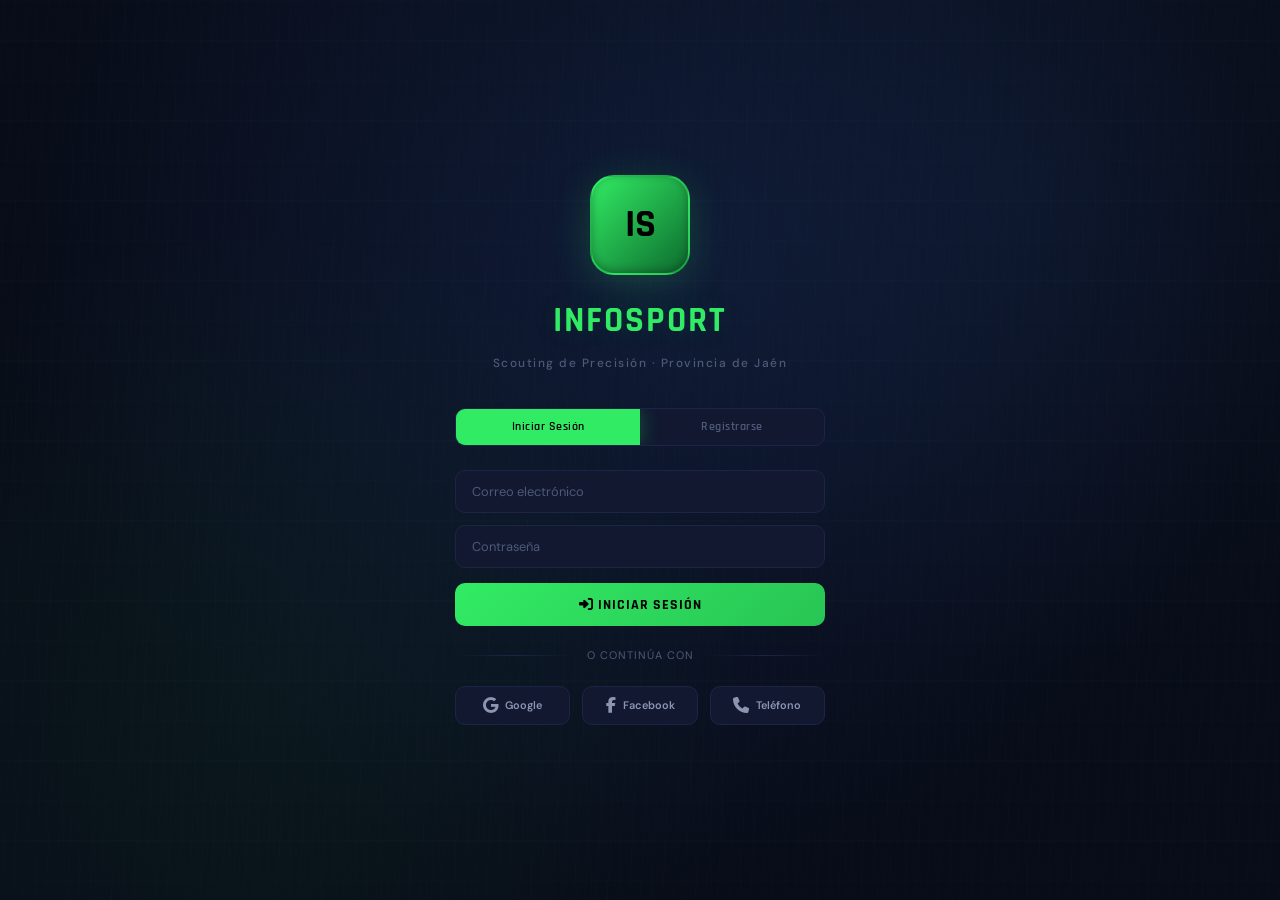
==== commit ad96728d: "sync: actualizar archivos raíz para GitHub Pages" ====
--- a/index.html
+++ b/index.html
@@ -93,38 +93,86 @@
       <h1>InfoSport</h1>
     </div>
 
+    <!-- Role Switcher -->
+    <div class="role-switcher">
+      <button class="role-btn active" data-role="director" onclick="App.switchRole('director')">
+        <i class="fa-solid fa-briefcase"></i> Director
+      </button>
+      <button class="role-btn" data-role="jugador" onclick="App.switchRole('jugador')">
+        <i class="fa-solid fa-futbol"></i> Jugador
+      </button>
+    </div>
+
     <nav class="sidebar-nav">
-      <div class="nav-section-label">Principal</div>
-      <div class="nav-item active" data-view="dashboard">
-        <i class="fa-solid fa-gauge-high"></i>
-        <span>Dashboard</span>
-      </div>
-      <div class="nav-item" data-view="scouting">
-        <i class="fa-solid fa-binoculars"></i>
-        <span>Scouting Pro</span>
-        <span class="nav-badge" id="nav-badge-scouting">35</span>
-      </div>
-
-      <div class="nav-section-label">Conexiones</div>
-      <div class="nav-item" data-view="matchmaking">
-        <i class="fa-solid fa-handshake"></i>
-        <span>Matchmaking</span>
-        <span class="nav-badge" id="nav-badge-matches">14</span>
-      </div>
-
-      <div class="nav-section-label">Servicios</div>
-      <div class="nav-item" data-view="marketplace">
-        <i class="fa-solid fa-store"></i>
-        <span>Marketplace</span>
+      <!-- Director Nav -->
+      <div id="nav-director">
+        <div class="nav-section-label">Principal</div>
+        <div class="nav-item active" data-view="dashboard">
+          <i class="fa-solid fa-gauge-high"></i>
+          <span>Dashboard</span>
+        </div>
+        <div class="nav-item" data-view="scouting">
+          <i class="fa-solid fa-binoculars"></i>
+          <span>Scouting Pro</span>
+          <span class="nav-badge" id="nav-badge-scouting">35</span>
+        </div>
+
+        <div class="nav-item" data-view="comparador">
+          <i class="fa-solid fa-scale-balanced"></i>
+          <span>Cara a Cara</span>
+        </div>
+
+        <div class="nav-section-label">Conexiones</div>
+        <div class="nav-item" data-view="matchmaking">
+          <i class="fa-solid fa-handshake"></i>
+          <span>Matchmaking</span>
+          <span class="nav-badge" id="nav-badge-matches">14</span>
+        </div>
+
+        <div class="nav-section-label">Servicios</div>
+        <div class="nav-item" data-view="marketplace">
+          <i class="fa-solid fa-store"></i>
+          <span>Marketplace</span>
+        </div>
+      </div>
+
+      <!-- Jugador Nav (hidden by default) -->
+      <div id="nav-jugador" style="display:none;">
+        <div class="nav-section-label">Mi Espacio</div>
+        <div class="nav-item" data-view="passport">
+          <i class="fa-solid fa-id-card"></i>
+          <span>Mi Pasaporte</span>
+        </div>
+        <div class="nav-item" data-view="player-dashboard">
+          <i class="fa-solid fa-chart-line"></i>
+          <span>Mis Estadísticas</span>
+        </div>
+
+        <div class="nav-section-label">Conexiones</div>
+        <div class="nav-item" data-view="player-matches">
+          <i class="fa-solid fa-handshake"></i>
+          <span>Mis Matches</span>
+          <span class="nav-badge" id="nav-badge-player-matches">0</span>
+        </div>
+
+        <div class="nav-section-label">Servicios</div>
+        <div class="nav-item" data-view="player-services">
+          <i class="fa-solid fa-certificate"></i>
+          <span>Mis Servicios</span>
+        </div>
+        <div class="nav-item" data-view="marketplace">
+          <i class="fa-solid fa-store"></i>
+          <span>Marketplace</span>
+        </div>
       </div>
     </nav>
 
     <div class="sidebar-footer">
-      <div class="user-card">
-        <div class="user-avatar">DD</div>
+      <div class="user-card" id="sidebar-user-card">
+        <div class="user-avatar" id="sidebar-avatar">DD</div>
         <div class="user-info">
-          <div class="user-name">Dir. Deportiva</div>
-          <div class="user-role">Real Jaén CF</div>
+          <div class="user-name" id="sidebar-name">Dir. Deportiva</div>
+          <div class="user-role" id="sidebar-role">Real Jaén CF</div>
         </div>
       </div>
     </div>
@@ -312,7 +360,8 @@
               <label>Edad máxima</label>
               <input type="number" id="filter-edad-max" placeholder="35" min="8" max="40" />
             </div>
-            <div class="filter-group" style="display:flex;align-items:flex-end;gap:0.5rem;padding-bottom:0.15rem;">
+            <div class="filter-group filter-group-toggle">
+              <label class="filter-toggle-label">Disponibilidad</label>
               <label class="toggle-switch">
                 <input type="checkbox" id="filter-disponible" />
                 <span class="toggle-slider"></span>
@@ -323,14 +372,35 @@
           <div class="filter-actions">
             <button class="btn btn-primary" id="btn-filter-search"><i class="fa-solid fa-magnifying-glass"></i> Buscar</button>
             <button class="btn btn-secondary" id="btn-filter-reset"><i class="fa-solid fa-rotate-left"></i> Limpiar</button>
-          </div>
-        </div>
+            <button class="btn btn-blue" id="btn-create-alert"><i class="fa-solid fa-bell"></i> Crear Alerta de Scouting</button>
+          </div>
+        </div>
+
+        <!-- Active Scouting Alerts -->
+        <div id="scouting-alerts-container" style="margin-bottom:1.25rem;"></div>
 
         <div class="results-info">
           <div class="results-count" id="results-count">Se encontraron <strong>0</strong> jugadores</div>
+          <div class="results-actions">
+            <div class="sort-control">
+              <label for="sort-select"><i class="fa-solid fa-arrow-down-short-wide"></i></label>
+              <select id="sort-select">
+                <option value="nombre">Nombre (A-Z)</option>
+                <option value="nombre-desc">Nombre (Z-A)</option>
+                <option value="goles" selected>Más goles</option>
+                <option value="asistencias">Más asistencias</option>
+                <option value="partidos">Más partidos</option>
+                <option value="edad-asc">Edad (menor)</option>
+                <option value="edad-desc">Edad (mayor)</option>
+              </select>
+            </div>
+          </div>
         </div>
         <div class="players-grid" id="scouting-players-grid"></div>
       </section>
+
+      <!-- ========== COMPARADOR (CARA A CARA) VIEW ========== -->
+      <section class="view-section" id="view-comparador"></section>
 
       <!-- ========== PROFILE VIEW ========== -->
       <section class="view-section" id="view-profile"></section>
@@ -365,6 +435,18 @@
         </div>
         <div class="marketplace-grid" id="marketplace-grid"></div>
       </section>
+
+      <!-- ========== PLAYER PASSPORT VIEW ========== -->
+      <section class="view-section" id="view-passport"></section>
+
+      <!-- ========== PLAYER DASHBOARD VIEW ========== -->
+      <section class="view-section" id="view-player-dashboard"></section>
+
+      <!-- ========== PLAYER MATCHES VIEW ========== -->
+      <section class="view-section" id="view-player-matches"></section>
+
+      <!-- ========== PLAYER SERVICES VIEW ========== -->
+      <section class="view-section" id="view-player-services"></section>
 
       <!-- ========== LEGAL VIEW ========== -->
       <section class="view-section" id="view-legal">
@@ -498,7 +580,7 @@
         <div class="settings-item">
           <div class="settings-item-info">
             <i class="fa-solid fa-envelope"></i>
-            <div><div class="item-label">Correo electrónico</div><div class="item-desc">direccion@realjean.es</div></div>
+            <div><div class="item-label">Correo electrónico</div><div class="item-desc">direccion@realjaen.es</div></div>
           </div>
           <div class="settings-item-action"><i class="fa-solid fa-chevron-right"></i></div>
         </div>
@@ -614,7 +696,7 @@
             <i class="fa-solid fa-scale-balanced"></i>
             <div><div class="item-label">Aviso legal</div><div class="item-desc">Privacidad, copyright y condiciones</div></div>
           </div>
-          <div class="settings-item-action"><i class="fa-solid fa-chevron-right" onclick="App.showView('legal'); document.getElementById('settings-overlay').classList.remove('open');"></i></div>
+          <div class="settings-item-action" onclick="App.showView('legal'); document.getElementById('settings-overlay').classList.remove('open');"><i class="fa-solid fa-chevron-right"></i></div>
         </div>
       </div>
 
@@ -625,7 +707,7 @@
             <i class="fa-solid fa-right-from-bracket" style="color:var(--danger)"></i>
             <div><div class="item-label" style="color:var(--danger)">Cerrar sesión</div><div class="item-desc">Salir de tu cuenta de InfoSport</div></div>
           </div>
-          <div class="settings-item-action"><i class="fa-solid fa-chevron-right" style="color:var(--danger)" onclick="App.logout()"></i></div>
+          <div class="settings-item-action" onclick="App.logout()" style="cursor:pointer;"><i class="fa-solid fa-chevron-right" style="color:var(--danger)"></i></div>
         </div>
       </div>
     </div>
--- a/css/styles.css
+++ b/css/styles.css
@@ -54,9 +54,68 @@
   -webkit-font-smoothing: antialiased;
 }
 
+/* Subtle grass-field texture overlay */
+body::after {
+  content: '';
+  position: fixed;
+  inset: 0;
+  z-index: 0;
+  pointer-events: none;
+  background:
+    /* Soft vertical grass blades – layer 1 */
+    repeating-linear-gradient(
+      92deg,
+      transparent 0px,
+      transparent 3px,
+      rgba(40, 180, 70, 0.018) 3px,
+      rgba(40, 180, 70, 0.018) 4px,
+      transparent 4px,
+      transparent 9px
+    ),
+    /* Grass blades – layer 2 (offset) */
+    repeating-linear-gradient(
+      88deg,
+      transparent 0px,
+      transparent 5px,
+      rgba(34, 160, 58, 0.015) 5px,
+      rgba(34, 160, 58, 0.015) 6px,
+      transparent 6px,
+      transparent 13px
+    ),
+    /* Grass blades – layer 3 (wider spacing) */
+    repeating-linear-gradient(
+      95deg,
+      transparent 0px,
+      transparent 7px,
+      rgba(50, 200, 80, 0.012) 7px,
+      rgba(50, 200, 80, 0.012) 8px,
+      transparent 8px,
+      transparent 18px
+    ),
+    /* Subtle mowed-stripe effect (horizontal bands) */
+    repeating-linear-gradient(
+      180deg,
+      rgba(50, 235, 100, 0.012) 0px,
+      transparent 2px,
+      transparent 30px,
+      rgba(50, 235, 100, 0.018) 30px,
+      rgba(50, 235, 100, 0.018) 32px,
+      transparent 32px,
+      transparent 60px
+    ),
+    /* Very soft green ambient glow */
+    radial-gradient(
+      ellipse at 50% 50%,
+      rgba(50, 235, 100, 0.025) 0%,
+      transparent 70%
+    );
+  opacity: 1;
+}
+
 /* Football pitch texture — subtle professional background */
 .app-layout {
   background:
+    /* Pitch field-line grid (very faint) */
     radial-gradient(ellipse at 50% -20%, rgba(50,235,100,0.06) 0%, transparent 55%),
     radial-gradient(ellipse at 80% 100%, rgba(68,138,255,0.04) 0%, transparent 50%),
     repeating-linear-gradient(
@@ -69,8 +128,16 @@
       transparent 0px, transparent 60px,
       rgba(50,235,100,0.012) 60px, rgba(50,235,100,0.012) 62px
     ),
+    /* Grass-like noise grain */
+    repeating-linear-gradient(
+      175deg,
+      transparent, transparent 2px,
+      rgba(50, 235, 100, 0.008) 2px,
+      rgba(50, 235, 100, 0.008) 3px
+    ),
     var(--bg-primary);
   background-attachment: fixed;
+  position: relative;
 }
 
 a { color: var(--accent); text-decoration: none; transition: var(--transition); }
@@ -105,6 +172,27 @@
   content: '';
   position: absolute; inset: 0;
   background:
+    /* Subtle grass blades on auth */
+    repeating-linear-gradient(
+      93deg,
+      transparent 0px, transparent 4px,
+      rgba(40, 180, 70, 0.014) 4px, rgba(40, 180, 70, 0.014) 5px,
+      transparent 5px, transparent 11px
+    ),
+    repeating-linear-gradient(
+      87deg,
+      transparent 0px, transparent 6px,
+      rgba(34, 160, 58, 0.01) 6px, rgba(34, 160, 58, 0.01) 7px,
+      transparent 7px, transparent 15px
+    ),
+    /* Mowed-stripe bands */
+    repeating-linear-gradient(
+      180deg,
+      rgba(50, 235, 100, 0.01) 0px, transparent 2px,
+      transparent 40px,
+      rgba(50, 235, 100, 0.015) 40px, rgba(50, 235, 100, 0.015) 42px,
+      transparent 42px, transparent 80px
+    ),
     radial-gradient(circle at 20% 80%, rgba(50,235,100,0.05), transparent 40%),
     radial-gradient(circle at 80% 20%, rgba(68,138,255,0.05), transparent 40%);
   pointer-events: none;
@@ -495,6 +583,30 @@
   background: var(--bg-card-hover);
 }
 .filter-group select option { background: var(--bg-secondary); }
+
+/* Filter toggle variant */
+.filter-group.filter-group-toggle {
+  display: flex;
+  flex-direction: column;
+  justify-content: flex-start;
+  gap: 0;
+}
+.filter-group.filter-group-toggle .filter-toggle-label {
+  display: block;
+  font-size: 0.7rem;
+  font-weight: 600;
+  font-family: var(--font-heading);
+  color: var(--text-secondary);
+  margin-bottom: 0.35rem;
+  text-transform: uppercase;
+  letter-spacing: 1px;
+}
+.filter-group.filter-group-toggle .toggle-switch {
+  height: 38px;
+  display: flex;
+  align-items: center;
+}
+
 .filter-actions { display: flex; gap: 0.85rem; margin-top: 1.15rem; }
 
 /* ---------- Buttons ---------- */
@@ -654,7 +766,7 @@
   background: rgba(136,146,176,0.1); color: var(--text-secondary);
   border: 1px solid rgba(136,146,176,0.2);
 }
-.sello.none { display: none; }
+.player-card-body .sello.none { display: none; }
 
 .player-card-footer {
   display: flex; align-items: center; justify-content: space-between;
@@ -772,34 +884,127 @@
 .stat-box.danger .stat-value { color: var(--danger); }
 .stat-box.danger { border-color: rgba(255,82,82,0.15); }
 
-/* Goal Minutes */
+/* Goal Minutes Chart – Professional redesign */
 .goal-minutes {
-  margin-top: 1.25rem; padding-top: 1rem;
+  margin-top: 1.5rem;
+  padding-top: 1.25rem;
   border-top: 1px solid var(--border-color);
 }
-.goal-minutes h4 {
-  font-family: var(--font-heading);
-  font-size: 0.85rem; color: var(--text-secondary);
-  text-transform: uppercase; letter-spacing: 1px;
-  margin-bottom: 0.85rem;
-}
-.goal-minutes-bar {
-  display: flex; gap: 4px; align-items: flex-end; height: 80px;
-}
-.goal-zone {
-  flex: 1; display: flex; flex-direction: column;
-  align-items: center; gap: 4px; height: 100%;
+.goal-minutes-header {
+  display: flex;
+  align-items: center;
+  justify-content: space-between;
+  margin-bottom: 1rem;
+  flex-wrap: wrap;
+  gap: 0.5rem;
+}
+.goal-minutes-header h4 {
+  font-family: var(--font-heading);
+  font-size: 0.9rem;
+  color: var(--text-secondary);
+  text-transform: uppercase;
+  letter-spacing: 0.8px;
+  display: flex;
+  align-items: center;
+  gap: 0.4rem;
+}
+.goal-minutes-header h4 i {
+  color: var(--accent);
+  font-size: 0.8rem;
+}
+.goal-minutes-total {
+  font-size: 0.75rem;
+  color: var(--text-muted);
+  background: var(--bg-input);
+  padding: 0.2rem 0.65rem;
+  border-radius: var(--radius-xs);
+  border: 1px solid var(--border-color);
+}
+.goal-minutes-chart {
+  max-width: 520px;
+}
+
+/* Chart grid */
+.goal-chart-wrapper {
+  display: flex;
+  gap: 6px;
+  align-items: flex-end;
+  height: 100px;
+  padding: 0 4px;
+}
+.goal-chart-col {
+  flex: 1;
+  display: flex;
+  flex-direction: column;
+  align-items: center;
+  gap: 5px;
+  height: 100%;
   justify-content: flex-end;
-}
-.goal-zone-bar {
-  width: 100%; border-radius: 3px 3px 0 0;
-  background: var(--border-color); transition: height 0.5s ease;
+  max-width: 52px;
+}
+.goal-chart-value {
+  font-family: var(--font-heading);
+  font-size: 0.7rem;
+  font-weight: 600;
+  color: var(--accent);
+  min-height: 14px;
+  line-height: 1;
+}
+.goal-chart-bar-track {
+  width: 100%;
+  height: 100%;
+  display: flex;
+  align-items: flex-end;
+  position: relative;
+}
+.goal-chart-bar {
+  width: 100%;
+  max-width: 28px;
+  margin: 0 auto;
+  border-radius: 4px 4px 1px 1px;
+  background: var(--border-color);
+  transition: height 0.6s cubic-bezier(0.4, 0, 0.2, 1);
   min-height: 3px;
-}
-.goal-zone span {
-  font-family: var(--font-heading);
-  font-size: 0.6rem; color: var(--text-muted);
-}
+  position: relative;
+}
+.goal-chart-bar.active {
+  background: linear-gradient(180deg, var(--accent) 0%, rgba(50, 235, 100, 0.5) 100%);
+  box-shadow: 0 0 8px rgba(50, 235, 100, 0.15);
+}
+.goal-chart-bar.avg-zone {
+  background: linear-gradient(180deg, #448aff 0%, rgba(68, 138, 255, 0.5) 100%);
+  box-shadow: 0 0 12px rgba(68, 138, 255, 0.2);
+}
+.goal-chart-label {
+  font-family: var(--font-heading);
+  font-size: 0.72rem;
+  font-weight: 500;
+  color: var(--text-muted);
+  white-space: nowrap;
+  letter-spacing: -0.2px;
+}
+
+/* Avg line */
+.goal-chart-avg-line {
+  margin-top: 0.75rem;
+  font-size: 0.78rem;
+  color: var(--text-secondary);
+  display: flex;
+  align-items: center;
+  gap: 0.4rem;
+}
+.goal-chart-avg-line i {
+  color: #448aff;
+  font-size: 0.7rem;
+}
+.goal-chart-avg-line strong {
+  color: #448aff;
+  font-weight: 600;
+}
+
+/* Stat box accent-secondary variant */
+.stat-box.accent-secondary .stat-value { color: var(--accent-secondary); }
+.stat-box.accent-secondary { border-color: rgba(68,138,255,0.2); }
 
 /* Timeline */
 .timeline { display: flex; flex-direction: column; gap: 0; position: relative; }
@@ -1275,9 +1480,51 @@
 .back-btn:hover { color: var(--accent); }
 
 /* ---------- Results ---------- */
-.results-info { display: flex; align-items: center; justify-content: space-between; margin-bottom: 1.15rem; }
+.results-info { display: flex; align-items: center; justify-content: space-between; margin-bottom: 1.15rem; flex-wrap: wrap; gap: 0.75rem; }
 .results-count { font-size: 0.88rem; color: var(--text-secondary); }
 .results-count strong { color: var(--accent); font-family: var(--font-heading); }
+
+/* Sort control */
+.results-actions { display: flex; align-items: center; gap: 0.75rem; }
+.sort-control {
+  display: flex; align-items: center; gap: 0.45rem;
+}
+.sort-control label {
+  color: var(--text-muted); font-size: 0.8rem;
+  display: flex; align-items: center;
+}
+.sort-control select {
+  padding: 0.35rem 0.7rem;
+  background: var(--bg-input);
+  border: 1px solid var(--border-color);
+  border-radius: var(--radius-xs);
+  color: var(--text-primary);
+  font-size: 0.78rem;
+  font-family: var(--font-body);
+  cursor: pointer;
+  transition: var(--transition);
+}
+.sort-control select:focus {
+  border-color: var(--accent);
+  box-shadow: 0 0 0 2px var(--accent-glow);
+}
+.sort-control select option { background: var(--bg-secondary); }
+
+/* Favorite button */
+.btn-fav {
+  background: none;
+  border: none;
+  color: var(--text-muted);
+  font-size: 1rem;
+  cursor: pointer;
+  transition: var(--transition);
+  padding: 0.25rem;
+  line-height: 1;
+  flex-shrink: 0;
+}
+.btn-fav:hover { color: #ffc107; transform: scale(1.15); }
+.btn-fav.active { color: #ffc107; }
+.btn-fav.active:hover { color: var(--text-muted); }
 
 /* ---------- Modal ---------- */
 .modal-overlay {
@@ -1345,12 +1592,414 @@
 }
 @keyframes shimmer { 0% { background-position: -200% 0; } 100% { background-position: 200% 0; } }
 
+/* ============================================
+   ROLE SWITCHER
+   ============================================ */
+.role-switcher {
+  display: flex; gap: 0.5rem;
+  padding: 0.75rem 1.25rem;
+  margin: 0 0.75rem 0.25rem;
+  background: var(--bg-primary);
+  border-radius: var(--radius-sm);
+  border: 1px solid var(--border-color);
+}
+.role-btn {
+  flex: 1; display: flex; align-items: center; justify-content: center;
+  gap: 0.5rem; padding: 0.55rem 0.6rem;
+  border: 1px solid transparent; border-radius: var(--radius-xs);
+  background: transparent; color: var(--text-muted);
+  font-family: var(--font-heading); font-size: 0.82rem;
+  font-weight: 600; letter-spacing: 0.5px;
+  cursor: pointer; transition: var(--transition);
+}
+.role-btn:hover {
+  color: var(--text-secondary);
+  background: rgba(50,235,100,0.04);
+}
+.role-btn.active {
+  color: #000; background: linear-gradient(135deg, var(--accent), var(--accent-dark));
+  border-color: var(--accent);
+  box-shadow: 0 2px 16px rgba(50,235,100,0.2);
+}
+.role-btn i { font-size: 0.85rem; }
+
+/* ============================================
+   PASSPORT (PLAYER VIEW) – Grass Background
+   ============================================ */
+#view-passport,
+#view-player-dashboard,
+#view-player-matches,
+#view-player-services,
+#view-profile {
+  position: relative;
+}
+#view-passport::before,
+#view-player-dashboard::before,
+#view-player-matches::before,
+#view-player-services::before,
+#view-profile::before {
+  content: '';
+  position: fixed;
+  top: 0; left: var(--sidebar-width); right: 0; bottom: 0;
+  pointer-events: none;
+  z-index: 0;
+  background:
+    /* Grass stripe pattern */
+    repeating-linear-gradient(
+      0deg,
+      rgba(50,235,100,0.018) 0px,
+      rgba(50,235,100,0.018) 40px,
+      transparent 40px,
+      transparent 80px
+    ),
+    /* Center circle hint */
+    radial-gradient(circle at 50% 45%, rgba(50,235,100,0.04) 0%, transparent 25%),
+    /* Corner gradient */
+    radial-gradient(ellipse at 10% 90%, rgba(50,235,100,0.03) 0%, transparent 35%),
+    radial-gradient(ellipse at 90% 10%, rgba(50,235,100,0.03) 0%, transparent 35%),
+    /* Subtle noise texture simulation */
+    radial-gradient(circle at 30% 70%, rgba(34,139,34,0.02) 0%, transparent 50%),
+    radial-gradient(circle at 70% 30%, rgba(0,128,0,0.015) 0%, transparent 50%);
+  background-attachment: fixed;
+}
+#view-passport > *,
+#view-player-dashboard > *,
+#view-player-matches > *,
+#view-player-services > *,
+#view-profile > * {
+  position: relative;
+  z-index: 1;
+}
+
+.passport-header-card {
+  background: linear-gradient(145deg, var(--bg-card), var(--bg-card-hover));
+  border: 1px solid var(--border-color);
+  border-radius: var(--radius);
+  padding: 2rem;
+  margin-bottom: 1.5rem;
+  position: relative;
+  overflow: hidden;
+}
+.passport-header-card::before {
+  content: '';
+  position: absolute; top: 0; left: 0; right: 0; height: 4px;
+  background: linear-gradient(90deg, var(--accent), var(--accent-secondary), var(--accent));
+}
+.passport-header-top {
+  display: flex; align-items: flex-start; gap: 1.5rem;
+  margin-bottom: 1.5rem;
+}
+.passport-avatar {
+  width: 90px; height: 90px; border-radius: 50%;
+  background: linear-gradient(135deg, var(--accent), #0d6b2e);
+  display: flex; align-items: center; justify-content: center;
+  font-family: var(--font-heading); font-weight: 700;
+  font-size: 2rem; color: #000; flex-shrink: 0;
+  box-shadow: 0 4px 20px rgba(50,235,100,0.25);
+  position: relative;
+}
+.passport-avatar .availability-dot {
+  position: absolute; bottom: 4px; right: 4px;
+  width: 16px; height: 16px; border-radius: 50%;
+  border: 3px solid var(--bg-card);
+}
+.passport-avatar .availability-dot.available { background: var(--accent); box-shadow: 0 0 8px var(--accent-glow); }
+.passport-avatar .availability-dot.unavailable { background: var(--danger); }
+.passport-info { flex: 1; }
+.passport-info h2 {
+  font-family: var(--font-heading); font-size: 1.8rem;
+  font-weight: 700; color: var(--text-primary);
+  letter-spacing: 0.5px;
+}
+.passport-info .passport-club {
+  font-size: 0.95rem; color: var(--text-secondary);
+  margin-top: 0.25rem; margin-bottom: 0.6rem;
+}
+.passport-info .passport-position {
+  display: inline-block; padding: 3px 12px;
+  border-radius: 6px; font-size: 0.78rem; font-weight: 600;
+  font-family: var(--font-heading); color: #fff;
+  letter-spacing: 0.5px;
+}
+.passport-info .passport-sello { margin-top: 0.5rem; }
+.passport-actions {
+  display: flex; gap: 0.6rem; flex-shrink: 0;
+}
+
+.passport-id-badge {
+  display: inline-flex; align-items: center; gap: 0.5rem;
+  background: rgba(50,235,100,0.06);
+  border: 1px solid rgba(50,235,100,0.15);
+  border-radius: var(--radius-xs);
+  padding: 0.4rem 0.85rem; margin-top: 0.6rem;
+  font-family: var(--font-heading); font-size: 0.72rem;
+  font-weight: 600; color: var(--accent);
+  letter-spacing: 1.5px; text-transform: uppercase;
+}
+
+.passport-form-grid {
+  display: grid; grid-template-columns: 1fr 1fr;
+  gap: 1rem;
+}
+.passport-field {
+  display: flex; flex-direction: column; gap: 0.35rem;
+}
+.passport-field label {
+  font-family: var(--font-heading); font-size: 0.7rem;
+  font-weight: 600; text-transform: uppercase;
+  letter-spacing: 1.5px; color: var(--text-muted);
+}
+.passport-field input,
+.passport-field select {
+  background: var(--bg-input);
+  border: 1px solid var(--border-color);
+  border-radius: var(--radius-xs);
+  padding: 0.65rem 0.85rem;
+  color: var(--text-primary);
+  font-family: var(--font-body); font-size: 0.88rem;
+  transition: var(--transition);
+}
+.passport-field input:focus,
+.passport-field select:focus {
+  outline: none; border-color: var(--accent);
+  box-shadow: 0 0 0 3px var(--accent-glow);
+  background: var(--bg-card-hover);
+}
+.passport-field select option { background: var(--bg-secondary); }
+.passport-field .field-sync-indicator {
+  font-size: 0.65rem; color: var(--accent);
+  opacity: 0; transition: opacity 0.3s;
+}
+.passport-field .field-sync-indicator.synced {
+  opacity: 1;
+}
+
+.passport-availability-toggle {
+  display: flex; align-items: center; gap: 1rem;
+  padding: 1rem 1.25rem;
+  background: var(--bg-input);
+  border: 1px solid var(--border-color);
+  border-radius: var(--radius-sm);
+  margin-top: 0.5rem;
+}
+.passport-availability-toggle .toggle-label {
+  flex: 1;
+  font-family: var(--font-heading); font-size: 0.92rem;
+  font-weight: 600; color: var(--text-primary);
+}
+.passport-availability-toggle .toggle-status {
+  font-size: 0.78rem; color: var(--text-secondary);
+}
+
+/* Player Dashboard */
+.player-stat-highlight {
+  background: linear-gradient(145deg, rgba(50,235,100,0.08), rgba(68,138,255,0.05));
+  border: 1px solid rgba(50,235,100,0.15);
+  border-radius: var(--radius);
+  padding: 1.5rem;
+  text-align: center;
+  display: flex; flex-direction: column;
+  align-items: center; gap: 0.35rem;
+}
+.player-stat-highlight .big-number {
+  font-family: var(--font-heading); font-size: 2.5rem;
+  font-weight: 700; color: var(--accent);
+  line-height: 1;
+}
+.player-stat-highlight .stat-name {
+  font-size: 0.78rem; color: var(--text-secondary);
+  font-weight: 500;
+}
+
+/* Advanced Stats Grid */
+.advanced-stats-grid {
+  display: grid;
+  grid-template-columns: repeat(auto-fill, minmax(280px, 1fr));
+  gap: 0.85rem;
+}
+.adv-stat-item {
+  display: flex;
+  align-items: center;
+  gap: 0.85rem;
+  padding: 0.85rem 1rem;
+  background: rgba(0,0,0,0.15);
+  border: 1px solid var(--border-color);
+  border-radius: var(--radius-sm);
+  position: relative;
+  overflow: hidden;
+  transition: var(--transition);
+}
+.adv-stat-item:hover {
+  border-color: rgba(50,235,100,0.2);
+  background: rgba(0,0,0,0.2);
+}
+.adv-stat-icon {
+  width: 36px;
+  height: 36px;
+  display: flex;
+  align-items: center;
+  justify-content: center;
+  border-radius: 8px;
+  background: rgba(50,235,100,0.08);
+  color: var(--text-secondary);
+  font-size: 0.9rem;
+  flex-shrink: 0;
+}
+.adv-stat-data {
+  flex: 1;
+  display: flex;
+  flex-direction: column;
+  gap: 0.1rem;
+  min-width: 0;
+}
+.adv-stat-value {
+  font-family: var(--font-heading);
+  font-size: 1.2rem;
+  font-weight: 700;
+  color: var(--text-primary);
+  line-height: 1.2;
+}
+.adv-stat-label {
+  font-size: 0.72rem;
+  color: var(--text-muted);
+  font-weight: 500;
+  text-transform: uppercase;
+  letter-spacing: 0.5px;
+}
+.adv-stat-bar {
+  width: 60px;
+  height: 6px;
+  background: var(--border-color);
+  border-radius: 3px;
+  overflow: hidden;
+  flex-shrink: 0;
+}
+.adv-stat-bar-fill {
+  height: 100%;
+  border-radius: 3px;
+  background: var(--accent);
+  transition: width 0.8s cubic-bezier(0.4, 0, 0.2, 1);
+}
+.adv-stat-bar-fill.accent { background: var(--accent); }
+.adv-stat-bar-fill.blue { background: var(--accent-secondary); }
+.adv-stat-bar-fill.orange { background: var(--warning); }
+.adv-stat-bar-fill.red { background: var(--danger); }
+.adv-stat-bar-fill.purple { background: #e040fb; }
+.adv-stat-bar-fill.cyan { background: #26c6da; }
+
+/* Player Dashboard Radar */
+.player-dashboard-radar {
+  display: flex;
+  align-items: center;
+  gap: 2rem;
+  flex-wrap: wrap;
+}
+.player-dashboard-radar .radar-chart-container {
+  flex-shrink: 0;
+}
+.radar-summary {
+  display: flex;
+  flex-direction: column;
+  gap: 1rem;
+}
+.radar-avg-badge {
+  display: flex;
+  flex-direction: column;
+  align-items: center;
+  background: linear-gradient(145deg, rgba(50,235,100,0.12), rgba(68,138,255,0.08));
+  border: 1px solid rgba(50,235,100,0.2);
+  border-radius: var(--radius);
+  padding: 1rem 1.5rem;
+  text-align: center;
+}
+.radar-avg-number {
+  font-family: var(--font-heading);
+  font-size: 2.5rem;
+  font-weight: 700;
+  color: var(--accent);
+  line-height: 1;
+}
+.radar-avg-label {
+  font-size: 0.72rem;
+  color: var(--text-muted);
+  text-transform: uppercase;
+  letter-spacing: 0.5px;
+  margin-top: 0.25rem;
+}
+
+/* Player Matches List */
+.player-match-card {
+  background: var(--bg-card);
+  border: 1px solid var(--border-color);
+  border-radius: var(--radius-sm);
+  padding: 1.15rem;
+  display: flex; align-items: center;
+  gap: 1rem; transition: var(--transition);
+}
+.player-match-card:hover {
+  border-color: var(--border-glow);
+  background: var(--bg-card-hover);
+  transform: translateY(-1px);
+}
+.player-match-card .match-club-logo-big {
+  font-size: 2rem; flex-shrink: 0;
+}
+.player-match-card .match-details { flex: 1; }
+.player-match-card .match-details h4 {
+  font-family: var(--font-heading); font-size: 1rem;
+  font-weight: 600; color: var(--text-primary);
+}
+.player-match-card .match-details span {
+  font-size: 0.78rem; color: var(--text-secondary);
+}
+
+/* Player Services */
+.player-service-card {
+  background: var(--bg-card);
+  border: 1px solid var(--border-color);
+  border-radius: var(--radius-sm);
+  padding: 1.15rem 1.25rem;
+  display: flex; align-items: center; gap: 1rem;
+  transition: var(--transition);
+}
+.player-service-card:hover {
+  border-color: var(--border-glow);
+  background: var(--bg-card-hover);
+}
+.player-service-card .service-icon-lg {
+  width: 48px; height: 48px; border-radius: 12px;
+  display: flex; align-items: center; justify-content: center;
+  font-size: 1.2rem; color: var(--accent);
+  background: rgba(50,235,100,0.08);
+  flex-shrink: 0;
+}
+.player-service-card .service-details { flex: 1; }
+.player-service-card .service-details h4 {
+  font-family: var(--font-heading); font-size: 0.95rem;
+  font-weight: 600; color: var(--text-primary);
+}
+.player-service-card .service-details p {
+  font-size: 0.78rem; color: var(--text-secondary);
+  margin-top: 0.15rem;
+}
+.player-service-card .service-status {
+  font-size: 0.72rem; font-weight: 600;
+  font-family: var(--font-heading);
+  padding: 4px 10px; border-radius: 6px;
+  letter-spacing: 0.5px; text-transform: uppercase;
+}
+.player-service-card .service-status.active-service {
+  color: var(--accent); background: rgba(50,235,100,0.1);
+  border: 1px solid rgba(50,235,100,0.2);
+}
+
 /* ---------- Responsive ---------- */
 @media (max-width: 1024px) {
   .profile-top { flex-direction: column; align-items: center; text-align: center; }
   .profile-actions { align-items: center; }
   .profile-details-grid { padding: 1rem; }
   .matchmaking-grid { grid-template-columns: 1fr; }
+  .passport-form-grid { grid-template-columns: 1fr; }
 }
 
 @media (max-width: 768px) {
@@ -1368,6 +2017,10 @@
   .notifications-panel { width: 100%; right: -100%; }
   .matchmaking-grid { grid-template-columns: 1fr; }
   .match-card-header { flex-direction: column; }
+  .role-switcher { flex-direction: column; gap: 0.35rem; }
+  .passport-header-card { padding: 1.25rem; }
+  .passport-header-top { flex-direction: column; align-items: center; text-align: center; }
+  .passport-actions { justify-content: center; }
 }
 
 @media (max-width: 480px) {
@@ -1378,6 +2031,7 @@
   .page-title { font-size: 1.35rem; }
   .profile-info h2 { font-size: 1.5rem; }
   .profile-avatar { width: 80px; height: 80px; font-size: 2rem; }
+  .passport-avatar { width: 70px; height: 70px; font-size: 1.6rem; }
 }
 
 /* ---------- Print ---------- */
@@ -1387,3 +2041,349 @@
   .main-content { margin-left: 0; }
   body { background: #fff; color: #000; }
 }
+
+/* ============================================
+   COMPARADOR (CARA A CARA)
+   ============================================ */
+.comparador-container {
+  display: flex; flex-direction: column; gap: 1.5rem;
+}
+.comparador-selectors {
+  display: grid; grid-template-columns: 1fr auto 1fr;
+  gap: 1.25rem; align-items: center;
+}
+.comparador-select-card {
+  background: var(--bg-card);
+  border: 1px solid var(--border-color);
+  border-radius: var(--radius);
+  padding: 1.25rem;
+}
+.comparador-select-card label {
+  display: block; font-family: var(--font-heading);
+  font-size: 0.7rem; font-weight: 700;
+  text-transform: uppercase; letter-spacing: 1.5px;
+  color: var(--text-muted); margin-bottom: 0.5rem;
+}
+.comparador-select-card select {
+  width: 100%; padding: 0.65rem 1rem;
+  background: var(--bg-input); border: 1px solid var(--border-color);
+  border-radius: var(--radius-sm); color: var(--text-primary);
+  font-size: 0.9rem; transition: var(--transition);
+}
+.comparador-select-card select:focus {
+  border-color: var(--accent);
+  box-shadow: 0 0 0 3px var(--accent-glow);
+}
+.comparador-select-card select option { background: var(--bg-secondary); }
+.comparador-vs {
+  font-family: var(--font-heading);
+  font-size: 2rem; font-weight: 700;
+  color: var(--text-muted);
+  text-align: center; padding: 0 0.5rem;
+  letter-spacing: 2px; text-transform: uppercase;
+}
+
+.comparador-split {
+  display: grid; grid-template-columns: 1fr 1fr;
+  gap: 1.5rem;
+}
+.comparador-column {
+  background: linear-gradient(145deg, var(--bg-card), #131a34);
+  border: 1px solid var(--border-color);
+  border-radius: var(--radius);
+  overflow: hidden; transition: var(--transition);
+}
+.comparador-column:hover { border-color: var(--border-glow); }
+.comparador-column::before {
+  content: ''; display: block; height: 3px;
+  background: linear-gradient(90deg, var(--accent), var(--accent-secondary));
+}
+.comparador-column.empty-col {
+  display: flex; align-items: center; justify-content: center;
+  min-height: 400px; padding: 2rem;
+}
+.comparador-column.empty-col .empty-text {
+  text-align: center; color: var(--text-muted);
+}
+.comparador-column.empty-col .empty-text i {
+  font-size: 3rem; margin-bottom: 1rem; display: block; opacity: 0.4;
+}
+
+.comparador-player-header {
+  padding: 1.5rem;
+  background: linear-gradient(135deg, rgba(50,235,100,0.06), rgba(68,138,255,0.03));
+  display: flex; align-items: center; gap: 1rem;
+}
+.comparador-player-header .comp-avatar {
+  width: 64px; height: 64px; border-radius: 50%;
+  border: 2px solid var(--accent);
+  background: linear-gradient(135deg, #111830, #0d1020);
+  display: flex; align-items: center; justify-content: center;
+  font-family: var(--font-heading);
+  font-size: 1.5rem; font-weight: 700; color: var(--accent);
+  flex-shrink: 0;
+}
+.comparador-player-header .comp-info { flex: 1; }
+.comparador-player-header .comp-info h3 {
+  font-family: var(--font-heading);
+  font-size: 1.2rem; font-weight: 700;
+  letter-spacing: 0.3px;
+}
+.comparador-player-header .comp-info .comp-club {
+  font-size: 0.82rem; color: var(--text-secondary);
+  margin-bottom: 0.4rem;
+}
+.comparador-player-header .comp-position {
+  padding: 0.3rem 0.65rem; border-radius: var(--radius-xs);
+  font-family: var(--font-heading); font-size: 0.78rem;
+  font-weight: 700; color: #fff; letter-spacing: 0.5px;
+}
+
+.comparador-badge-row {
+  padding: 0.75rem 1.5rem;
+  display: flex; align-items: center; gap: 0.5rem; flex-wrap: wrap;
+  border-bottom: 1px solid var(--border-color);
+}
+.availability-badge {
+  display: inline-flex; align-items: center; gap: 0.35rem;
+  padding: 4px 12px; border-radius: 20px;
+  font-family: var(--font-heading);
+  font-size: 0.72rem; font-weight: 700; letter-spacing: 0.5px;
+}
+.availability-badge.libre {
+  background: rgba(50,235,100,0.12); color: var(--accent);
+  border: 1px solid rgba(50,235,100,0.2);
+}
+.availability-badge.contrato {
+  background: rgba(255,193,7,0.12); color: var(--warning);
+  border: 1px solid rgba(255,193,7,0.2);
+}
+.availability-badge.no-disponible {
+  background: rgba(255,82,82,0.12); color: var(--danger);
+  border: 1px solid rgba(255,82,82,0.2);
+}
+
+.comparador-stats-section { padding: 1.25rem 1.5rem; }
+.comparador-stats-section h4 {
+  font-family: var(--font-heading); font-size: 0.82rem;
+  text-transform: uppercase; letter-spacing: 1px;
+  color: var(--text-muted); margin-bottom: 0.75rem;
+}
+.comparador-stats-grid {
+  display: grid; grid-template-columns: repeat(4, 1fr);
+  gap: 0.5rem;
+}
+.comp-stat-item {
+  text-align: center; padding: 0.5rem;
+  background: var(--bg-input); border-radius: var(--radius-xs);
+}
+.comp-stat-item .comp-stat-val {
+  font-family: var(--font-heading);
+  font-size: 1.15rem; font-weight: 700; color: var(--text-primary);
+}
+.comp-stat-item .comp-stat-lbl {
+  font-size: 0.6rem; color: var(--text-muted);
+  text-transform: uppercase; letter-spacing: 0.5px;
+  font-family: var(--font-heading); font-weight: 600;
+}
+
+.radar-section {
+  padding: 1rem 1.5rem 1.5rem;
+  border-top: 1px solid var(--border-color);
+}
+.radar-section h4 {
+  font-family: var(--font-heading); font-size: 0.82rem;
+  text-transform: uppercase; letter-spacing: 1px;
+  color: var(--text-muted); margin-bottom: 0.5rem;
+  display: flex; align-items: center; gap: 0.5rem;
+}
+.radar-section h4 .verified-badge {
+  font-size: 0.65rem; color: var(--accent);
+  background: rgba(50,235,100,0.1);
+  border: 1px solid rgba(50,235,100,0.2);
+  padding: 2px 8px; border-radius: 10px;
+  font-weight: 700; letter-spacing: 0.5px;
+}
+.radar-chart-container {
+  display: flex; justify-content: center;
+  padding: 0.5rem 0;
+}
+.radar-chart-container svg { max-width: 280px; width: 100%; }
+
+.radar-labels-list {
+  display: flex; flex-wrap: wrap; gap: 0.5rem;
+  justify-content: center; margin-top: 0.5rem;
+}
+.radar-label-item {
+  display: flex; align-items: center; gap: 0.35rem;
+  font-size: 0.72rem; font-weight: 600;
+  font-family: var(--font-heading);
+  color: var(--text-secondary);
+}
+.radar-label-item .radar-val {
+  color: var(--accent); font-weight: 700;
+}
+
+/* ============================================
+   SCOUTING ALERTS
+   ============================================ */
+.scouting-alerts-list {
+  display: flex; flex-direction: column; gap: 0.65rem;
+}
+.scouting-alert-card {
+  background: linear-gradient(135deg, rgba(68,138,255,0.06), var(--bg-card));
+  border: 1px solid rgba(68,138,255,0.15);
+  border-radius: var(--radius-sm);
+  padding: 0.85rem 1.15rem;
+  display: flex; align-items: center; gap: 0.85rem;
+  transition: var(--transition);
+}
+.scouting-alert-card:hover {
+  border-color: var(--accent-secondary);
+  background: var(--bg-card-hover);
+}
+.scouting-alert-card .alert-icon {
+  width: 38px; height: 38px; border-radius: 10px;
+  display: flex; align-items: center; justify-content: center;
+  font-size: 0.95rem; flex-shrink: 0;
+  background: rgba(68,138,255,0.12); color: var(--accent-secondary);
+}
+.scouting-alert-card .alert-icon.triggered {
+  background: rgba(50,235,100,0.12); color: var(--accent);
+  animation: pulse-dot 2s infinite;
+}
+.scouting-alert-card .alert-content { flex: 1; min-width: 0; }
+.scouting-alert-card .alert-name {
+  font-family: var(--font-heading); font-size: 0.88rem;
+  font-weight: 700; color: var(--text-primary);
+}
+.scouting-alert-card .alert-desc {
+  font-size: 0.75rem; color: var(--text-secondary);
+  margin-top: 0.15rem;
+}
+.scouting-alert-card .alert-actions {
+  display: flex; gap: 0.5rem; flex-shrink: 0;
+}
+.scouting-alert-card .alert-status {
+  font-family: var(--font-heading);
+  font-size: 0.68rem; font-weight: 700;
+  padding: 3px 10px; border-radius: 10px;
+  letter-spacing: 0.5px; text-transform: uppercase;
+}
+.scouting-alert-card .alert-status.active-alert {
+  background: rgba(68,138,255,0.12); color: var(--accent-secondary);
+  border: 1px solid rgba(68,138,255,0.2);
+}
+.scouting-alert-card .alert-status.triggered-alert {
+  background: rgba(50,235,100,0.12); color: var(--accent);
+  border: 1px solid rgba(50,235,100,0.2);
+}
+
+/* Alert Creation Modal/Form */
+.alert-form { display: flex; flex-direction: column; gap: 1rem; }
+.alert-form .form-group { display: flex; flex-direction: column; gap: 0.35rem; }
+.alert-form .form-group label {
+  font-family: var(--font-heading); font-size: 0.7rem;
+  font-weight: 600; text-transform: uppercase;
+  letter-spacing: 1.5px; color: var(--text-muted);
+}
+.alert-form .form-group input,
+.alert-form .form-group select {
+  padding: 0.65rem 0.85rem;
+  background: var(--bg-input); border: 1px solid var(--border-color);
+  border-radius: var(--radius-xs); color: var(--text-primary);
+  font-size: 0.88rem; transition: var(--transition);
+}
+.alert-form .form-group input:focus,
+.alert-form .form-group select:focus {
+  border-color: var(--accent);
+  box-shadow: 0 0 0 3px var(--accent-glow);
+}
+.alert-form .form-group select option { background: var(--bg-secondary); }
+.alert-form .alert-preview {
+  background: rgba(68,138,255,0.06);
+  border: 1px solid rgba(68,138,255,0.15);
+  border-radius: var(--radius-sm);
+  padding: 0.85rem 1rem;
+  font-size: 0.82rem; color: var(--text-secondary);
+  line-height: 1.5;
+}
+.alert-form .alert-preview i { color: var(--accent-secondary); margin-right: 0.3rem; }
+
+/* ============================================
+   SOLICITAR EQUIPO
+   ============================================ */
+.solicitar-equipo-section {
+  background: linear-gradient(135deg, rgba(68,138,255,0.06), var(--bg-card));
+  border: 1px solid rgba(68,138,255,0.15);
+  border-radius: var(--radius);
+  padding: 1.5rem;
+  margin-bottom: 1.35rem;
+}
+.solicitar-equipo-section h3 {
+  font-family: var(--font-heading);
+  font-size: 1rem; font-weight: 700;
+  letter-spacing: 0.5px; text-transform: uppercase;
+  display: flex; align-items: center; gap: 0.6rem;
+  margin-bottom: 0.75rem;
+}
+.solicitar-equipo-section h3 i { color: var(--accent-secondary); }
+.solicitar-equipo-section p {
+  font-size: 0.85rem; color: var(--text-secondary);
+  margin-bottom: 1rem; line-height: 1.5;
+}
+.solicitar-equipo-form {
+  display: grid; grid-template-columns: 1fr 1fr;
+  gap: 0.85rem; margin-bottom: 1rem;
+}
+.solicitar-equipo-form select,
+.solicitar-equipo-form textarea {
+  width: 100%; padding: 0.65rem 0.85rem;
+  background: var(--bg-input); border: 1px solid var(--border-color);
+  border-radius: var(--radius-xs); color: var(--text-primary);
+  font-size: 0.88rem; transition: var(--transition);
+  font-family: var(--font-body);
+}
+.solicitar-equipo-form select:focus,
+.solicitar-equipo-form textarea:focus {
+  border-color: var(--accent);
+  box-shadow: 0 0 0 3px var(--accent-glow);
+}
+.solicitar-equipo-form select option { background: var(--bg-secondary); }
+.solicitar-equipo-form textarea {
+  grid-column: 1 / -1;
+  resize: vertical; min-height: 60px;
+}
+.solicitar-equipo-form .form-label {
+  font-family: var(--font-heading);
+  font-size: 0.68rem; font-weight: 600;
+  text-transform: uppercase; letter-spacing: 1.5px;
+  color: var(--text-muted); margin-bottom: 0.25rem;
+  display: block;
+}
+
+/* Notification type: scouting-alert */
+.notification-item .notification-icon.scouting-alert-icon {
+  background: rgba(50,235,100,0.12);
+  color: var(--accent);
+}
+
+/* ============================================
+   RESPONSIVE ADDONS
+   ============================================ */
+@media (max-width: 1024px) {
+  .comparador-split { grid-template-columns: 1fr; }
+  .comparador-selectors { grid-template-columns: 1fr; }
+  .comparador-vs { padding: 0.5rem 0; font-size: 1.5rem; }
+}
+@media (max-width: 768px) {
+  #view-passport::before,
+  #view-player-dashboard::before,
+  #view-player-matches::before,
+  #view-player-services::before,
+  #view-profile::before {
+    left: 0;
+  }
+  .comparador-stats-grid { grid-template-columns: repeat(2, 1fr); }
+  .solicitar-equipo-form { grid-template-columns: 1fr; }
+}
